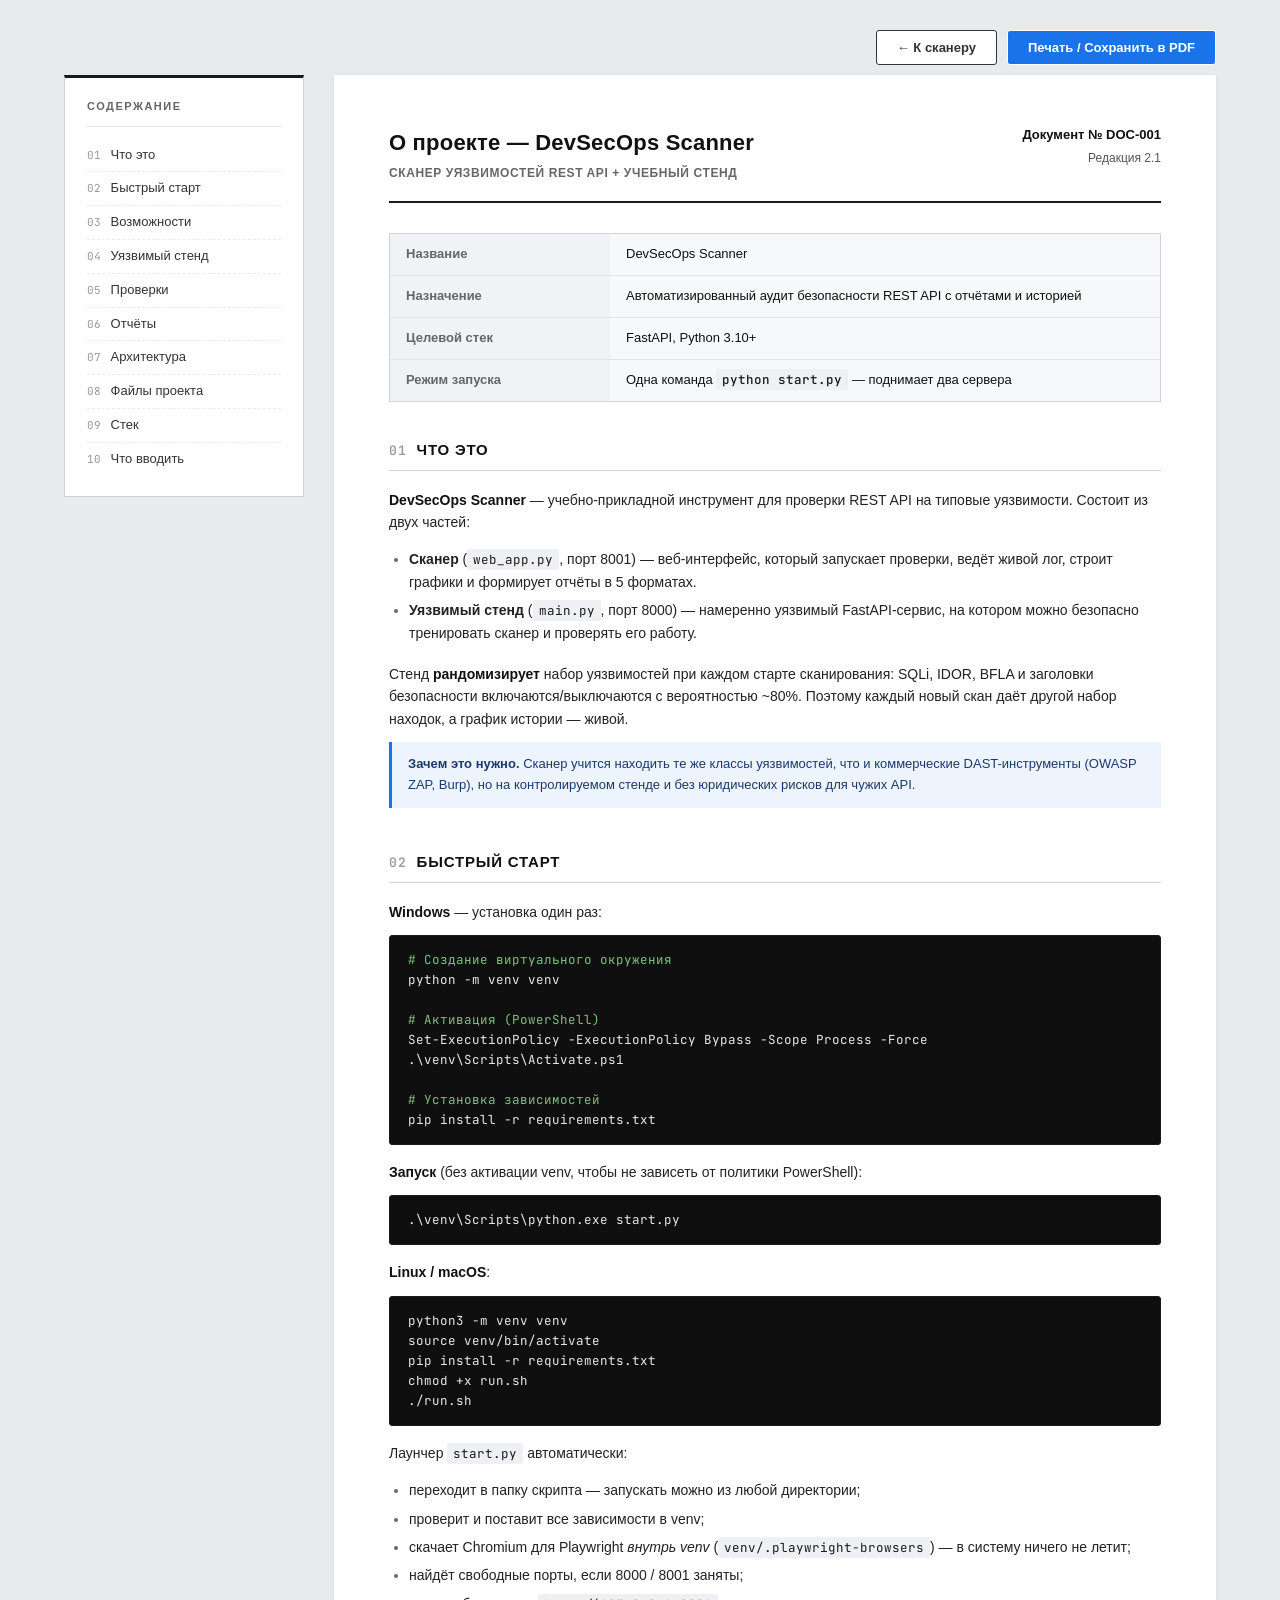
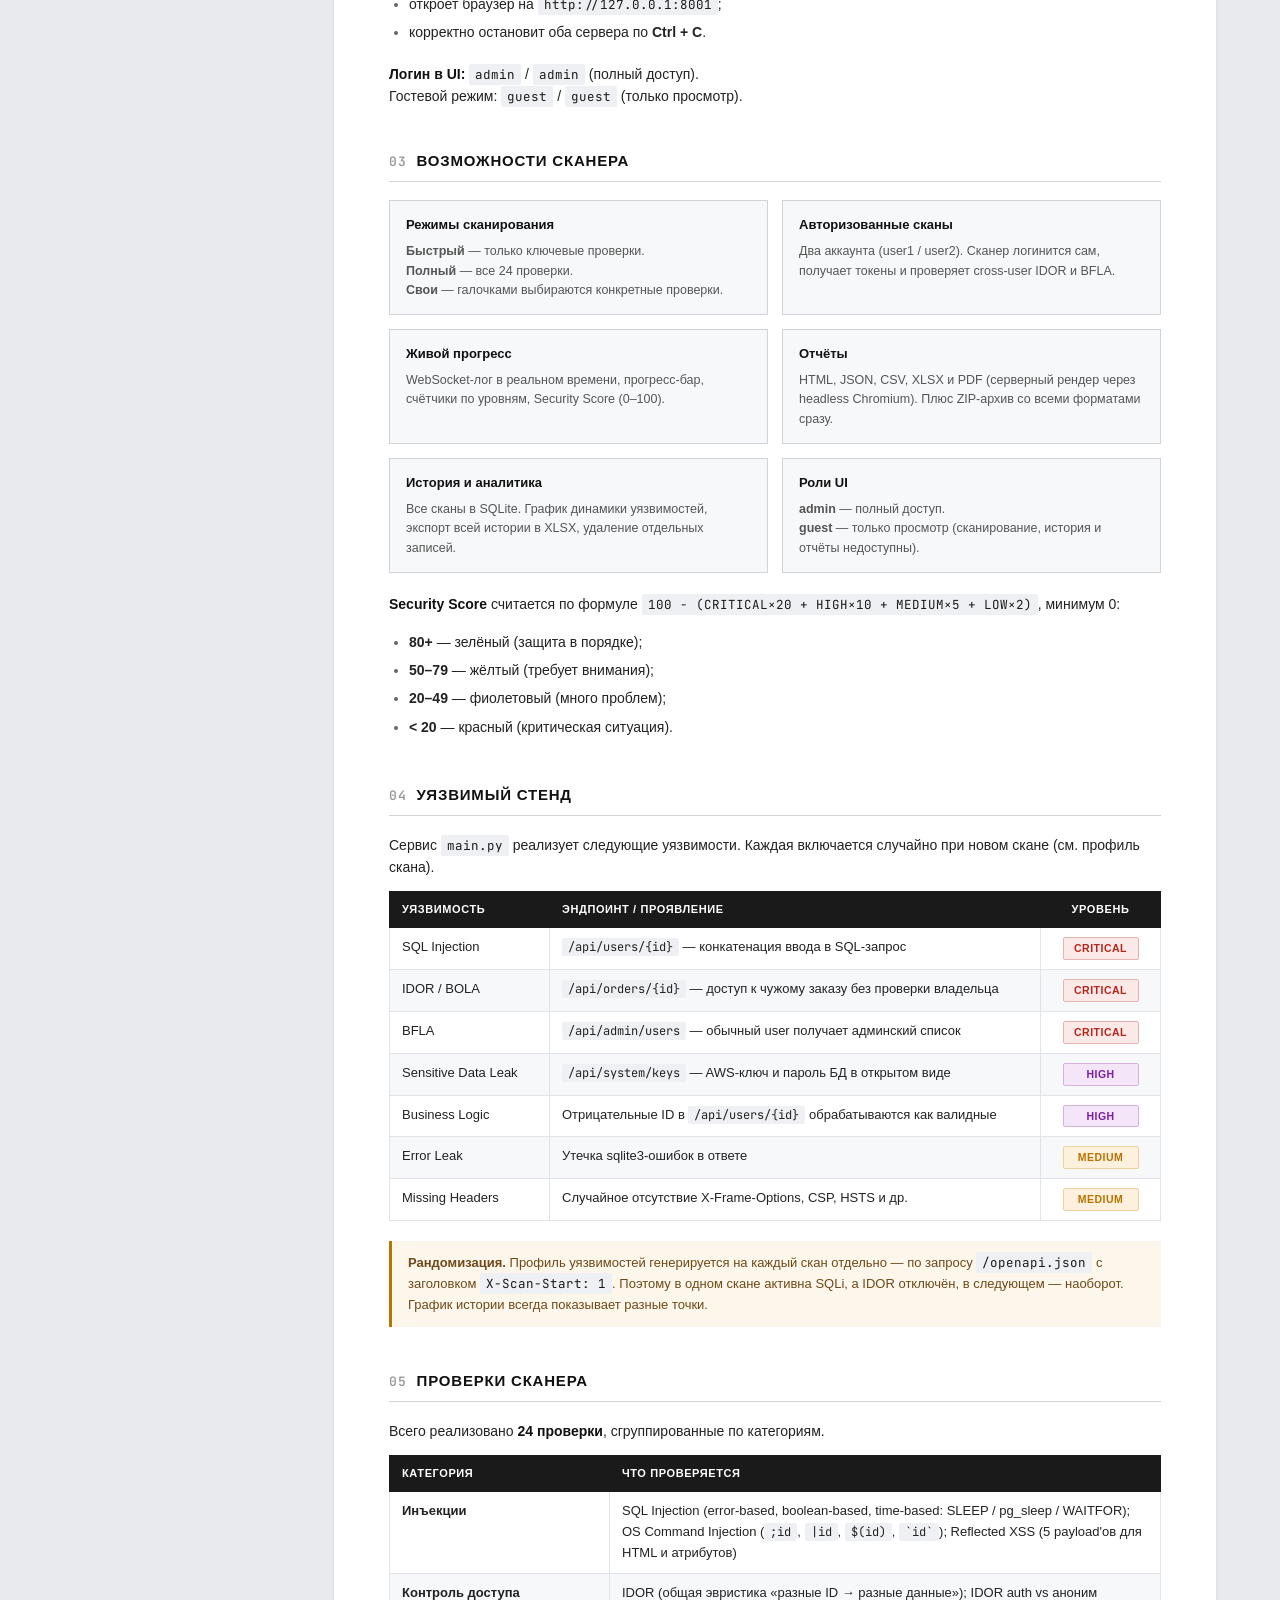
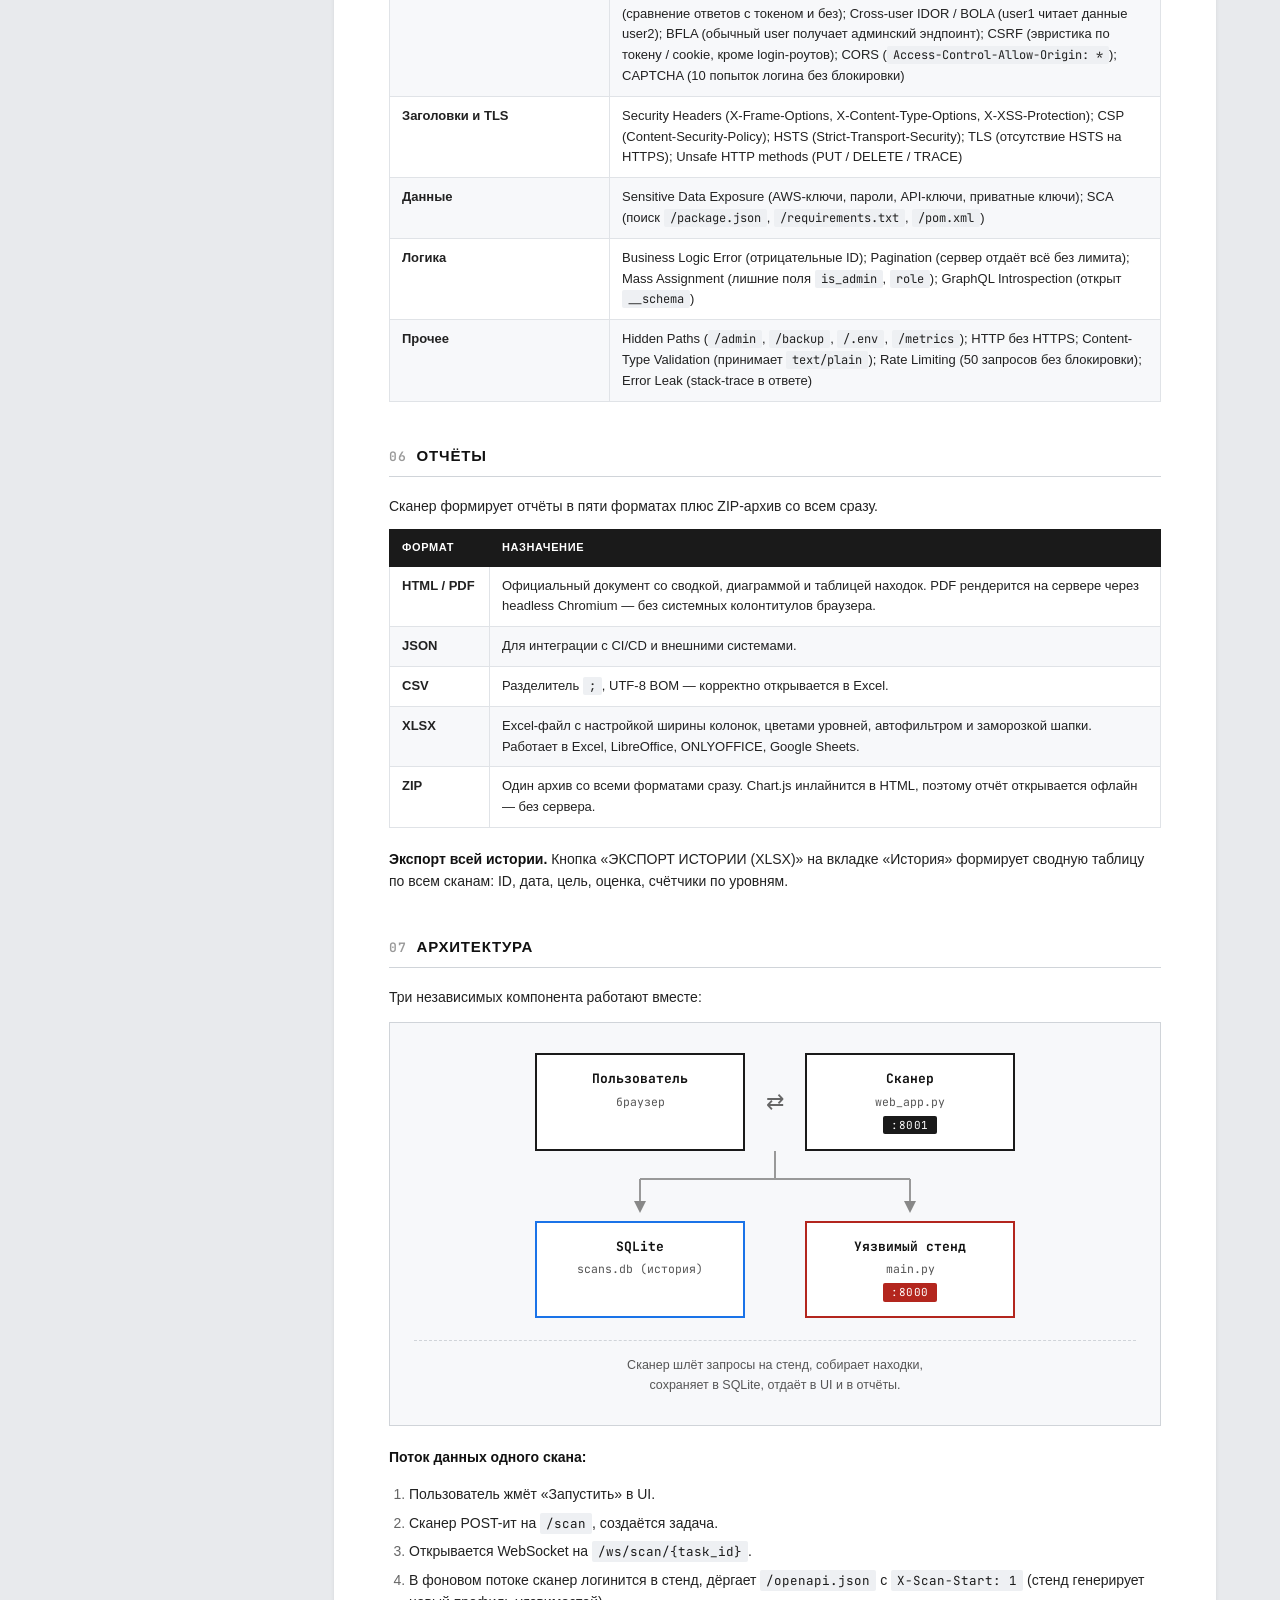
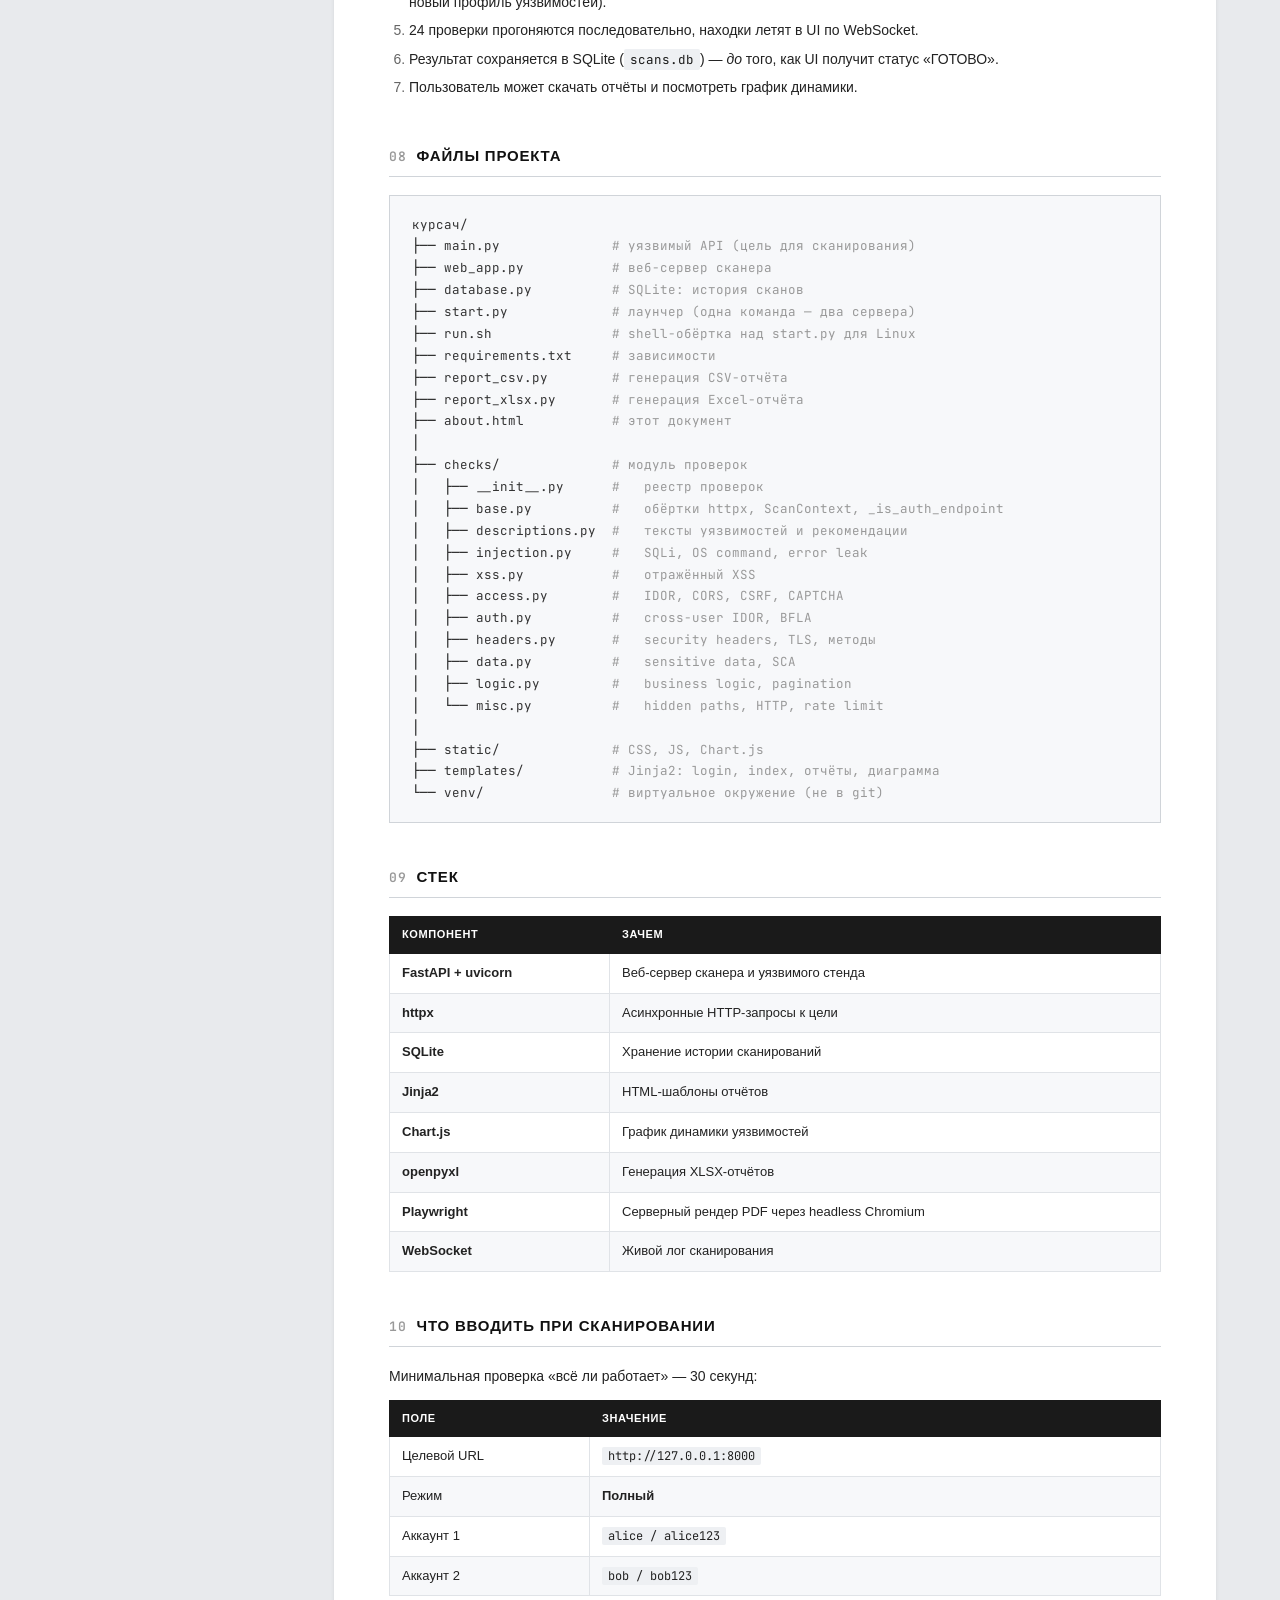
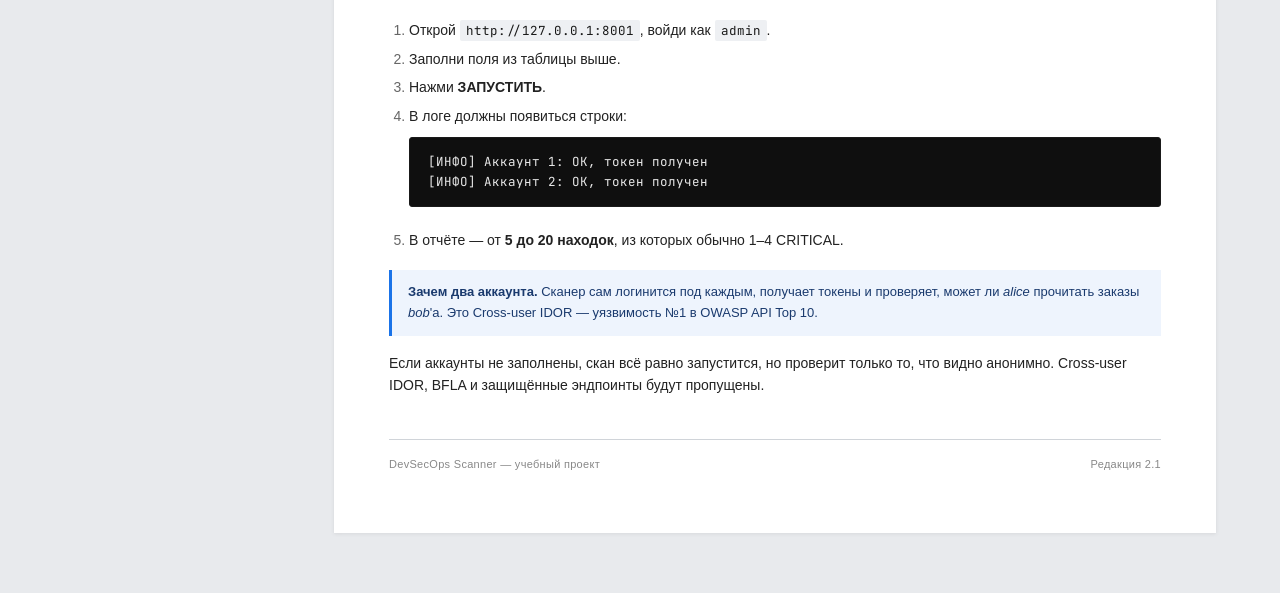
==== about.html @ 1aa4f1a6 "Add files via upload" ====
<!DOCTYPE html>
<html lang="ru">
<head>
    <meta charset="UTF-8">
    <meta name="viewport" content="width=device-width, initial-scale=1.0">
    <title>О проекте — DevSecOps Scanner</title>
    <link rel="preconnect" href="https://fonts.googleapis.com">
    <link rel="preconnect" href="https://fonts.gstatic.com" crossorigin>
    <link href="https://fonts.googleapis.com/css2?family=JetBrains+Mono:wght@400;500;700&display=swap" rel="stylesheet">
    <style>
        * { margin: 0; padding: 0; box-sizing: border-box; }

        html, body {
            background: #e8eaed;
            color: #1a1a1a;
            font-family: -apple-system, BlinkMacSystemFont, "Segoe UI", Roboto,
                         "Helvetica Neue", Arial, sans-serif;
            font-size: 14px;
            line-height: 1.6;
            -webkit-font-smoothing: antialiased;
        }

        /* ---------- Общая раскладка ---------- */
        .layout {
            max-width: 1200px;
            margin: 0 auto;
            padding: 30px 24px 60px;
            display: grid;
            grid-template-columns: 240px 1fr;
            gap: 30px;
            align-items: start;
        }

        @media (max-width: 900px) {
            .layout { grid-template-columns: 1fr; padding: 20px 16px 40px; gap: 20px; }
            .toc { position: static !important; }
        }

        /* ---------- Содержание (sidebar) ---------- */
        .toc {
            position: sticky;
            top: 30px;
            background: #ffffff;
            border: 1px solid #d0d4d9;
            border-top: 3px solid #1a1a1a;
            padding: 20px 22px;
        }
        .toc-title {
            font-size: 11px;
            font-weight: 700;
            letter-spacing: 1.5px;
            color: #666;
            text-transform: uppercase;
            padding-bottom: 10px;
            border-bottom: 1px solid #e0e3e7;
            margin-bottom: 12px;
        }
        .toc nav { display: flex; flex-direction: column; }
        .toc a {
            color: #333;
            text-decoration: none;
            font-size: 13px;
            padding: 6px 0;
            border-bottom: 1px dashed #e8eaed;
            transition: color 0.15s, padding-left 0.15s;
        }
        .toc a:last-child { border-bottom: none; }
        .toc a:hover { color: #1a73e8; padding-left: 4px; }
        .toc a .num {
            display: inline-block;
            min-width: 20px;
            color: #999;
            font-family: "JetBrains Mono", Consolas, monospace;
            font-size: 11px;
        }

        /* ---------- Основной лист ---------- */
        .page {
            background: #ffffff;
            padding: 50px 55px 60px;
            box-shadow: 0 1px 4px rgba(0, 0, 0, 0.08);
        }

        @media (max-width: 700px) {
            .page { padding: 30px 22px 40px; }
        }

        /* ---------- Шапка документа ---------- */
        .doc-header {
            display: flex;
            justify-content: space-between;
            align-items: flex-start;
            border-bottom: 2px solid #1a1a1a;
            padding-bottom: 18px;
            margin-bottom: 30px;
            gap: 20px;
        }
        .doc-header-left h1 {
            font-size: 22px;
            font-weight: 700;
            color: #111;
            letter-spacing: 0.2px;
            margin-bottom: 4px;
        }
        .doc-header-left .org {
            font-size: 12px;
            color: #666;
            text-transform: uppercase;
            letter-spacing: 0.6px;
            font-weight: 600;
        }
        .doc-header-right {
            text-align: right;
            font-size: 12px;
            color: #555;
            white-space: nowrap;
        }
        .doc-header-right .doc-id {
            font-weight: 700;
            color: #111;
            font-size: 13px;
            margin-bottom: 3px;
        }

        /* ---------- Метаданные ---------- */
        .doc-meta {
            margin-bottom: 36px;
            border: 1px solid #d0d4d9;
            background: #f7f8fa;
        }
        .doc-meta table { width: 100%; border-collapse: collapse; }
        .doc-meta td {
            padding: 10px 16px;
            font-size: 13px;
            border-bottom: 1px solid #e0e3e7;
            vertical-align: top;
        }
        .doc-meta tr:last-child td { border-bottom: none; }
        .doc-meta td.key {
            width: 220px;
            color: #666;
            font-weight: 600;
            background: #f0f2f5;
        }
        .doc-meta td.value { color: #111; font-weight: 500; }

        /* ---------- Секции ---------- */
        section {
            margin-bottom: 42px;
            scroll-margin-top: 20px;
        }

        .section-title {
            font-size: 15px;
            font-weight: 700;
            color: #111;
            text-transform: uppercase;
            letter-spacing: 0.8px;
            padding-bottom: 8px;
            border-bottom: 1px solid #d0d4d9;
            margin-bottom: 18px;
            display: flex;
            align-items: baseline;
            gap: 10px;
        }
        .section-title .num {
            font-family: "JetBrains Mono", Consolas, monospace;
            font-size: 13px;
            color: #999;
            font-weight: 600;
        }

        p { margin-bottom: 12px; color: #222; }
        p strong { color: #111; }

        /* ---------- Списки ---------- */
        ul.list, ol.list {
            margin: 10px 0 16px 20px;
            color: #222;
        }
        ul.list li, ol.list li {
            padding: 3px 0;
            line-height: 1.6;
        }
        ul.list li::marker, ol.list li::marker { color: #666; }
        ul.list ul, ol.list ul { margin-top: 4px; }

        /* ---------- Карточки-фичи ---------- */
        .feature-grid {
            display: grid;
            grid-template-columns: 1fr 1fr;
            gap: 14px;
            margin: 16px 0 6px;
        }
        @media (max-width: 700px) { .feature-grid { grid-template-columns: 1fr; } }

        .feature-card {
            border: 1px solid #d0d4d9;
            background: #f7f8fa;
            padding: 14px 16px;
        }
        .feature-card .ftitle {
            font-size: 13px;
            font-weight: 700;
            color: #111;
            margin-bottom: 6px;
        }
        .feature-card .fdesc {
            font-size: 12.5px;
            color: #555;
            line-height: 1.55;
        }

        /* ---------- Таблица ---------- */
        .data-table {
            width: 100%;
            border-collapse: collapse;
            font-size: 13px;
            margin: 12px 0 20px;
        }
        .data-table thead th {
            background: #1a1a1a;
            color: #ffffff;
            font-size: 11px;
            font-weight: 700;
            text-transform: uppercase;
            letter-spacing: 0.6px;
            text-align: left;
            padding: 9px 12px;
            border: 1px solid #1a1a1a;
        }
        .data-table tbody td {
            padding: 9px 12px;
            border: 1px solid #e0e3e7;
            vertical-align: top;
            color: #222;
        }
        .data-table tbody tr:nth-child(even) td { background: #f7f8fa; }
        .data-table code {
            font-family: "JetBrains Mono", Consolas, monospace;
            font-size: 12px;
            background: #eef0f3;
            padding: 1px 6px;
            border-radius: 2px;
        }
        /* Колонка «Уровень» — по центру */
        .data-table td.level-cell,
        .data-table th.level-head {
            text-align: center;
        }

        /* ---------- Бейдж уровня ---------- */
        .level-badge {
            display: inline-block;
            min-width: 76px;
            padding: 2px 8px;
            font-size: 10.5px;
            font-weight: 700;
            letter-spacing: 0.5px;
            text-transform: uppercase;
            text-align: center;
            border-radius: 2px;
            white-space: nowrap;
        }
        .level-badge.CRITICAL { background: #fbe9e7; color: #b3261e; border: 1px solid #e2b5b0; }
        .level-badge.HIGH     { background: #f4e6f8; color: #7a1fa2; border: 1px solid #d5b3e0; }
        .level-badge.MEDIUM   { background: #fdf0dc; color: #b87300; border: 1px solid #ecd1a0; }
        .level-badge.LOW      { background: #e6f3ea; color: #1b6e2f; border: 1px solid #b8dcc2; }

        /* ---------- Код / команды ---------- */
        pre.code {
            background: #0f0f0f;
            color: #e8e8e8;
            border: 1px solid #1a1a1a;
            padding: 14px 18px;
            overflow-x: auto;
            font-family: "JetBrains Mono", Consolas, monospace;
            font-size: 12.5px;
            line-height: 1.6;
            margin: 10px 0 16px;
            border-radius: 3px;
        }
        pre.code .cm { color: #7fbf80; }
        code.inline {
            font-family: "JetBrains Mono", Consolas, monospace;
            font-size: 12.5px;
            background: #eef0f3;
            padding: 2px 6px;
            border-radius: 2px;
            color: #1a1a1a;
        }

        /* ---------- Инфо-блоки ---------- */
        .callout {
            border-left: 3px solid #1a73e8;
            background: #eef4fd;
            padding: 12px 16px;
            margin: 12px 0 16px;
            font-size: 13px;
            color: #1a3a6e;
        }
        .callout.warn {
            border-left-color: #b87300;
            background: #fdf6ea;
            color: #6e4a1a;
        }
        .callout strong { color: inherit; }

        /* =====================================================
           Схема архитектуры
           Обе строки боксов — одна grid-сетка (1fr 1fr, gap 60px,
           ширина 480px). SVG разветвления использует ту же
           систему координат, поэтому стрелки точно попадают
           в центры колонок: 105px и 375px.
           ===================================================== */
        .arch {
            border: 1px solid #d0d4d9;
            background: #f7f8fa;
            padding: 30px 24px;
            margin: 14px 0 20px;
        }

        .arch-top-wrap {
            position: relative;
            max-width: 480px;
            margin: 0 auto;
        }
        .arch-top {
            display: grid;
            grid-template-columns: 1fr 1fr;
            gap: 60px;
        }
        .arch-arrow-center {
            position: absolute;
            left: 50%;
            top: 50%;
            transform: translate(-50%, -50%);
            color: #666;
            font-size: 22px;
            line-height: 1;
            user-select: none;
            pointer-events: none;
            background: #f7f8fa;
            padding: 0 6px;
        }

        .arch-fork-svg {
            display: block;
            width: 100%;
            max-width: 480px;
            height: 70px;
            margin: 0 auto;
        }

        .arch-bottom {
            display: grid;
            grid-template-columns: 1fr 1fr;
            gap: 60px;
            max-width: 480px;
            margin: 0 auto;
        }

        .arch-box {
            border: 2px solid #1a1a1a;
            background: #ffffff;
            padding: 14px 12px;
            text-align: center;
            font-family: "JetBrains Mono", Consolas, monospace;
            font-size: 12.5px;
            line-height: 1.5;
            color: #1a1a1a;
        }
        .arch-box .btitle {
            font-weight: 700;
            color: #111;
            font-size: 13px;
            margin-bottom: 4px;
        }
        .arch-box .bfile {
            color: #555;
            font-size: 11.5px;
        }
        .arch-box .bport {
            display: inline-block;
            margin-top: 6px;
            padding: 1px 8px;
            background: #1a1a1a;
            color: #fff;
            font-size: 11px;
            border-radius: 2px;
            letter-spacing: 0.5px;
        }

        .arch-box.db { border-color: #1a73e8; }
        .arch-box.db .bport { background: #1a73e8; }

        .arch-box.target { border-color: #b3261e; }
        .arch-box.target .bport { background: #b3261e; }

        .arch-caption {
            margin-top: 22px;
            padding-top: 14px;
            border-top: 1px dashed #d0d4d9;
            font-size: 12.5px;
            color: #555;
            text-align: center;
            line-height: 1.6;
        }

        @media (max-width: 560px) {
            .arch-top, .arch-bottom { gap: 30px; }
            .arch-box { padding: 12px 8px; font-size: 11.5px; }
            .arch-box .btitle { font-size: 12px; }
            .arch-box .bfile { font-size: 10.5px; }
        }

        /* ---------- Дерево файлов ---------- */
        .tree {
            background: #f7f8fa;
            border: 1px solid #d0d4d9;
            padding: 18px 22px;
            font-family: "JetBrains Mono", Consolas, monospace;
            font-size: 12.5px;
            color: #333;
            line-height: 1.75;
            white-space: pre;
            overflow-x: auto;
            margin: 10px 0 20px;
        }
        .tree .cm { color: #999; }

        /* ---------- Подвал ---------- */
        .doc-footer {
            margin-top: 40px;
            padding-top: 16px;
            border-top: 1px solid #d0d4d9;
            display: flex;
            justify-content: space-between;
            font-size: 11px;
            color: #888;
            letter-spacing: 0.3px;
            flex-wrap: wrap;
            gap: 10px;
        }

        /* ---------- Toolbar ---------- */
        .toolbar {
            max-width: 1200px;
            margin: 30px auto -20px;
            padding: 0 24px;
            display: flex;
            justify-content: flex-end;
            gap: 10px;
            flex-wrap: wrap;
        }
        .toolbar button {
            font-family: inherit;
            font-size: 13px;
            font-weight: 600;
            padding: 9px 20px;
            border-radius: 3px;
            cursor: pointer;
            transition: background 0.15s;
            border: 1px solid;
        }
        .btn-print {
            background: #1a73e8;
            color: #fff;
            border-color: #1a73e8;
        }
        .btn-print:hover { background: #1558b0; border-color: #1558b0; }
        .btn-back {
            background: #fff;
            color: #333;
            border-color: #d0d4d9;
        }
        .btn-back:hover { background: #f0f2f5; }

        /* =====================================================
           ПЕЧАТЬ / PDF
           ===================================================== */
        @page { size: A4; margin: 15mm 14mm; }

        @media print {
            html, body { background: #fff; font-size: 12px; }
            .layout {
                display: block;
                max-width: 100%;
                padding: 0;
            }
            .toc, .toolbar { display: none; }
            .page {
                box-shadow: none;
                padding: 0;
            }
            section { page-break-inside: avoid; break-inside: avoid; }
            .data-table thead th {
                -webkit-print-color-adjust: exact;
                print-color-adjust: exact;
            }
            .level-badge { -webkit-print-color-adjust: exact; print-color-adjust: exact; }
            .arch-box, .arch-fork-svg {
                -webkit-print-color-adjust: exact;
                print-color-adjust: exact;
            }
            h1, h2 { page-break-after: avoid; break-after: avoid; }
        }
    </style>
</head>
<body>

<div class="toolbar">
    <button class="btn-back" onclick="window.location.href='/'">← К сканеру</button>
    <button class="btn-print" onclick="window.print()">Печать / Сохранить в PDF</button>
</div>

<div class="layout">

    <!-- ============ Содержание ============ -->
    <aside class="toc">
        <div class="toc-title">Содержание</div>
        <nav>
            <a href="#overview"><span class="num">01</span> Что это</a>
            <a href="#quickstart"><span class="num">02</span> Быстрый старт</a>
            <a href="#features"><span class="num">03</span> Возможности</a>
            <a href="#stand"><span class="num">04</span> Уязвимый стенд</a>
            <a href="#checks"><span class="num">05</span> Проверки</a>
            <a href="#reports"><span class="num">06</span> Отчёты</a>
            <a href="#architecture"><span class="num">07</span> Архитектура</a>
            <a href="#files"><span class="num">08</span> Файлы проекта</a>
            <a href="#stack"><span class="num">09</span> Стек</a>
            <a href="#tryit"><span class="num">10</span> Что вводить</a>
        </nav>
    </aside>

    <!-- ============ Документ ============ -->
    <main class="page">

        <div class="doc-header">
            <div class="doc-header-left">
                <h1>О проекте — DevSecOps Scanner</h1>
                <div class="org">Сканер уязвимостей REST API + учебный стенд</div>
            </div>
            <div class="doc-header-right">
                <div class="doc-id">Документ № DOC-001</div>
                <div class="doc-date">Редакция 2.1</div>
            </div>
        </div>

        <div class="doc-meta">
            <table>
                <tr>
                    <td class="key">Название</td>
                    <td class="value">DevSecOps Scanner</td>
                </tr>
                <tr>
                    <td class="key">Назначение</td>
                    <td class="value">Автоматизированный аудит безопасности REST API с отчётами и историей</td>
                </tr>
                <tr>
                    <td class="key">Целевой стек</td>
                    <td class="value">FastAPI, Python 3.10+</td>
                </tr>
                <tr>
                    <td class="key">Режим запуска</td>
                    <td class="value">Одна команда <code class="inline">python start.py</code> — поднимает два сервера</td>
                </tr>
            </table>
        </div>

        <!-- ================= 01 ================= -->
        <section id="overview">
            <div class="section-title"><span class="num">01</span> Что это</div>
            <p>
                <strong>DevSecOps Scanner</strong> — учебно-прикладной инструмент для проверки REST API
                на типовые уязвимости. Состоит из двух частей:
            </p>
            <ul class="list">
                <li><strong>Сканер</strong> (<code class="inline">web_app.py</code>, порт 8001) — веб-интерфейс,
                    который запускает проверки, ведёт живой лог, строит графики и формирует отчёты в 5 форматах.</li>
                <li><strong>Уязвимый стенд</strong> (<code class="inline">main.py</code>, порт 8000) — намеренно
                    уязвимый FastAPI-сервис, на котором можно безопасно тренировать сканер и проверять его работу.</li>
            </ul>
            <p>
                Стенд <strong>рандомизирует</strong> набор уязвимостей при каждом старте сканирования:
                SQLi, IDOR, BFLA и заголовки безопасности включаются/выключаются с вероятностью ~80%.
                Поэтому каждый новый скан даёт другой набор находок, а график истории — живой.
            </p>
            <div class="callout">
                <strong>Зачем это нужно.</strong> Сканер учится находить те же классы уязвимостей, что и
                коммерческие DAST-инструменты (OWASP ZAP, Burp), но на контролируемом стенде и без
                юридических рисков для чужих API.
            </div>
        </section>

        <!-- ================= 02 ================= -->
        <section id="quickstart">
            <div class="section-title"><span class="num">02</span> Быстрый старт</div>

            <p><strong>Windows</strong> — установка один раз:</p>
            <pre class="code"><span class="cm"># Создание виртуального окружения</span>
python -m venv venv

<span class="cm"># Активация (PowerShell)</span>
Set-ExecutionPolicy -ExecutionPolicy Bypass -Scope Process -Force
.\venv\Scripts\Activate.ps1

<span class="cm"># Установка зависимостей</span>
pip install -r requirements.txt</pre>

            <p><strong>Запуск</strong> (без активации venv, чтобы не зависеть от политики PowerShell):</p>
            <pre class="code">.\venv\Scripts\python.exe start.py</pre>

            <p><strong>Linux / macOS</strong>:</p>
            <pre class="code">python3 -m venv venv
source venv/bin/activate
pip install -r requirements.txt
chmod +x run.sh
./run.sh</pre>

            <p>
                Лаунчер <code class="inline">start.py</code> автоматически:
            </p>
            <ul class="list">
                <li>переходит в папку скрипта — запускать можно из любой директории;</li>
                <li>проверит и поставит все зависимости в venv;</li>
                <li>скачает Chromium для Playwright <em>внутрь venv</em> (<code class="inline">venv/.playwright-browsers</code>) — в систему ничего не летит;</li>
                <li>найдёт свободные порты, если 8000 / 8001 заняты;</li>
                <li>откроет браузер на <code class="inline">http://127.0.0.1:8001</code>;</li>
                <li>корректно остановит оба сервера по <strong>Ctrl + C</strong>.</li>
            </ul>

            <p><strong>Логин в UI:</strong> <code class="inline">admin</code> / <code class="inline">admin</code> (полный доступ).<br>
               Гостевой режим: <code class="inline">guest</code> / <code class="inline">guest</code> (только просмотр).</p>
        </section>

        <!-- ================= 03 ================= -->
        <section id="features">
            <div class="section-title"><span class="num">03</span> Возможности сканера</div>

            <div class="feature-grid">
                <div class="feature-card">
                    <div class="ftitle">Режимы сканирования</div>
                    <div class="fdesc">
                        <b>Быстрый</b> — только ключевые проверки.<br>
                        <b>Полный</b> — все 24 проверки.<br>
                        <b>Свои</b> — галочками выбираются конкретные проверки.
                    </div>
                </div>
                <div class="feature-card">
                    <div class="ftitle">Авторизованные сканы</div>
                    <div class="fdesc">
                        Два аккаунта (user1 / user2). Сканер логинится сам, получает токены и
                        проверяет cross-user IDOR и BFLA.
                    </div>
                </div>
                <div class="feature-card">
                    <div class="ftitle">Живой прогресс</div>
                    <div class="fdesc">
                        WebSocket-лог в реальном времени, прогресс-бар, счётчики по уровням,
                        Security Score (0–100).
                    </div>
                </div>
                <div class="feature-card">
                    <div class="ftitle">Отчёты</div>
                    <div class="fdesc">
                        HTML, JSON, CSV, XLSX и PDF (серверный рендер через headless Chromium).
                        Плюс ZIP-архив со всеми форматами сразу.
                    </div>
                </div>
                <div class="feature-card">
                    <div class="ftitle">История и аналитика</div>
                    <div class="fdesc">
                        Все сканы в SQLite. График динамики уязвимостей, экспорт всей истории
                        в XLSX, удаление отдельных записей.
                    </div>
                </div>
                <div class="feature-card">
                    <div class="ftitle">Роли UI</div>
                    <div class="fdesc">
                        <b>admin</b> — полный доступ.<br>
                        <b>guest</b> — только просмотр (сканирование, история и отчёты недоступны).
                    </div>
                </div>
            </div>

            <p style="margin-top: 20px;">
                <strong>Security Score</strong> считается по формуле
                <code class="inline">100 − (CRITICAL×20 + HIGH×10 + MEDIUM×5 + LOW×2)</code>,
                минимум 0:
            </p>
            <ul class="list">
                <li><b>80+</b> — зелёный (защита в порядке);</li>
                <li><b>50–79</b> — жёлтый (требует внимания);</li>
                <li><b>20–49</b> — фиолетовый (много проблем);</li>
                <li><b>&lt; 20</b> — красный (критическая ситуация).</li>
            </ul>
        </section>

        <!-- ================= 04 ================= -->
        <section id="stand">
            <div class="section-title"><span class="num">04</span> Уязвимый стенд</div>

            <p>
                Сервис <code class="inline">main.py</code> реализует следующие уязвимости.
                Каждая включается случайно при новом скане (см. профиль скана).
            </p>

            <table class="data-table">
                <thead>
                    <tr>
                        <th style="width: 160px;">Уязвимость</th>
                        <th>Эндпоинт / проявление</th>
                        <th class="level-head" style="width: 120px;">Уровень</th>
                    </tr>
                </thead>
                <tbody>
                    <tr>
                        <td>SQL Injection</td>
                        <td><code>/api/users/{id}</code> — конкатенация ввода в SQL-запрос</td>
                        <td class="level-cell"><span class="level-badge CRITICAL">CRITICAL</span></td>
                    </tr>
                    <tr>
                        <td>IDOR / BOLA</td>
                        <td><code>/api/orders/{id}</code> — доступ к чужому заказу без проверки владельца</td>
                        <td class="level-cell"><span class="level-badge CRITICAL">CRITICAL</span></td>
                    </tr>
                    <tr>
                        <td>BFLA</td>
                        <td><code>/api/admin/users</code> — обычный user получает админский список</td>
                        <td class="level-cell"><span class="level-badge CRITICAL">CRITICAL</span></td>
                    </tr>
                    <tr>
                        <td>Sensitive Data Leak</td>
                        <td><code>/api/system/keys</code> — AWS-ключ и пароль БД в открытом виде</td>
                        <td class="level-cell"><span class="level-badge HIGH">HIGH</span></td>
                    </tr>
                    <tr>
                        <td>Business Logic</td>
                        <td>Отрицательные ID в <code>/api/users/{id}</code> обрабатываются как валидные</td>
                        <td class="level-cell"><span class="level-badge HIGH">HIGH</span></td>
                    </tr>
                    <tr>
                        <td>Error Leak</td>
                        <td>Утечка sqlite3-ошибок в ответе</td>
                        <td class="level-cell"><span class="level-badge MEDIUM">MEDIUM</span></td>
                    </tr>
                    <tr>
                        <td>Missing Headers</td>
                        <td>Случайное отсутствие X-Frame-Options, CSP, HSTS и др.</td>
                        <td class="level-cell"><span class="level-badge MEDIUM">MEDIUM</span></td>
                    </tr>
                </tbody>
            </table>

            <div class="callout warn">
                <strong>Рандомизация.</strong> Профиль уязвимостей генерируется на каждый скан
                отдельно — по запросу <code class="inline">/openapi.json</code> с заголовком
                <code class="inline">X-Scan-Start: 1</code>. Поэтому в одном скане активна SQLi, а IDOR отключён,
                в следующем — наоборот. График истории всегда показывает разные точки.
            </div>
        </section>

        <!-- ================= 05 ================= -->
        <section id="checks">
            <div class="section-title"><span class="num">05</span> Проверки сканера</div>

            <p>Всего реализовано <strong>24 проверки</strong>, сгруппированные по категориям.</p>

            <table class="data-table">
                <thead>
                    <tr>
                        <th style="width: 220px;">Категория</th>
                        <th>Что проверяется</th>
                    </tr>
                </thead>
                <tbody>
                    <tr>
                        <td><b>Инъекции</b></td>
                        <td>
                            SQL Injection (error-based, boolean-based, time-based: SLEEP / pg_sleep / WAITFOR);
                            OS Command Injection (<code>;id</code>, <code>|id</code>, <code>$(id)</code>, <code>`id`</code>);
                            Reflected XSS (5 payload'ов для HTML и атрибутов)
                        </td>
                    </tr>
                    <tr>
                        <td><b>Контроль доступа</b></td>
                        <td>
                            IDOR (общая эвристика «разные ID → разные данные»);
                            IDOR auth vs аноним (сравнение ответов с токеном и без);
                            Cross-user IDOR / BOLA (user1 читает данные user2);
                            BFLA (обычный user получает админский эндпоинт);
                            CSRF (эвристика по токену / cookie, кроме login-роутов);
                            CORS (<code>Access-Control-Allow-Origin: *</code>);
                            CAPTCHA (10 попыток логина без блокировки)
                        </td>
                    </tr>
                    <tr>
                        <td><b>Заголовки и TLS</b></td>
                        <td>
                            Security Headers (X-Frame-Options, X-Content-Type-Options, X-XSS-Protection);
                            CSP (Content-Security-Policy); HSTS (Strict-Transport-Security);
                            TLS (отсутствие HSTS на HTTPS); Unsafe HTTP methods (PUT / DELETE / TRACE)
                        </td>
                    </tr>
                    <tr>
                        <td><b>Данные</b></td>
                        <td>
                            Sensitive Data Exposure (AWS-ключи, пароли, API-ключи, приватные ключи);
                            SCA (поиск <code>/package.json</code>, <code>/requirements.txt</code>, <code>/pom.xml</code>)
                        </td>
                    </tr>
                    <tr>
                        <td><b>Логика</b></td>
                        <td>
                            Business Logic Error (отрицательные ID);
                            Pagination (сервер отдаёт всё без лимита);
                            Mass Assignment (лишние поля <code>is_admin</code>, <code>role</code>);
                            GraphQL Introspection (открыт <code>__schema</code>)
                        </td>
                    </tr>
                    <tr>
                        <td><b>Прочее</b></td>
                        <td>
                            Hidden Paths (<code>/admin</code>, <code>/backup</code>, <code>/.env</code>, <code>/metrics</code>);
                            HTTP без HTTPS; Content-Type Validation (принимает <code>text/plain</code>);
                            Rate Limiting (50 запросов без блокировки); Error Leak (stack-trace в ответе)
                        </td>
                    </tr>
                </tbody>
            </table>
        </section>

        <!-- ================= 06 ================= -->
        <section id="reports">
            <div class="section-title"><span class="num">06</span> Отчёты</div>

            <p>Сканер формирует отчёты в пяти форматах плюс ZIP-архив со всем сразу.</p>

            <table class="data-table">
                <thead>
                    <tr>
                        <th style="width: 100px;">Формат</th>
                        <th>Назначение</th>
                    </tr>
                </thead>
                <tbody>
                    <tr>
                        <td><b>HTML / PDF</b></td>
                        <td>
                            Официальный документ со сводкой, диаграммой и таблицей находок.
                            PDF рендерится на сервере через headless Chromium — без системных
                            колонтитулов браузера.
                        </td>
                    </tr>
                    <tr>
                        <td><b>JSON</b></td>
                        <td>Для интеграции с CI/CD и внешними системами.</td>
                    </tr>
                    <tr>
                        <td><b>CSV</b></td>
                        <td>Разделитель <code>;</code>, UTF-8 BOM — корректно открывается в Excel.</td>
                    </tr>
                    <tr>
                        <td><b>XLSX</b></td>
                        <td>
                            Excel-файл с настройкой ширины колонок, цветами уровней,
                            автофильтром и заморозкой шапки. Работает в Excel, LibreOffice,
                            ONLYOFFICE, Google Sheets.
                        </td>
                    </tr>
                    <tr>
                        <td><b>ZIP</b></td>
                        <td>
                            Один архив со всеми форматами сразу. Chart.js инлайнится в HTML,
                            поэтому отчёт открывается офлайн — без сервера.
                        </td>
                    </tr>
                </tbody>
            </table>

            <p>
                <strong>Экспорт всей истории.</strong> Кнопка «ЭКСПОРТ ИСТОРИИ (XLSX)» на вкладке «История»
                формирует сводную таблицу по всем сканам: ID, дата, цель, оценка, счётчики по уровням.
            </p>
        </section>

        <!-- ================= 07 ================= -->
        <section id="architecture">
            <div class="section-title"><span class="num">07</span> Архитектура</div>

            <p>Три независимых компонента работают вместе:</p>

            <div class="arch">

                <!-- Верхний ряд: Пользователь ⇄ Сканер -->
                <div class="arch-top-wrap">
                    <div class="arch-top">
                        <div class="arch-box">
                            <div class="btitle">Пользователь</div>
                            <div class="bfile">браузер</div>
                        </div>
                        <div class="arch-box">
                            <div class="btitle">Сканер</div>
                            <div class="bfile">web_app.py</div>
                            <span class="bport">:8001</span>
                        </div>
                    </div>
                    <div class="arch-arrow-center">⇄</div>
                </div>

                <!-- Разветвление -->
                <svg class="arch-fork-svg" viewBox="0 0 480 70"
                     preserveAspectRatio="xMidYMid meet" aria-hidden="true">
                    <line x1="240" y1="0" x2="240" y2="28" stroke="#999" stroke-width="2"/>
                    <line x1="105" y1="28" x2="375" y2="28" stroke="#999" stroke-width="2"/>
                    <line x1="105" y1="28" x2="105" y2="52" stroke="#999" stroke-width="2"/>
                    <line x1="375" y1="28" x2="375" y2="52" stroke="#999" stroke-width="2"/>
                    <polygon points="99,50 111,50 105,62" fill="#888"/>
                    <polygon points="369,50 381,50 375,62" fill="#888"/>
                </svg>

                <!-- Нижний ряд: SQLite и Уязвимый стенд -->
                <div class="arch-bottom">
                    <div class="arch-box db">
                        <div class="btitle">SQLite</div>
                        <div class="bfile">scans.db (история)</div>
                    </div>
                    <div class="arch-box target">
                        <div class="btitle">Уязвимый стенд</div>
                        <div class="bfile">main.py</div>
                        <span class="bport">:8000</span>
                    </div>
                </div>

                <div class="arch-caption">
                    Сканер шлёт запросы на стенд, собирает находки,<br>
                    сохраняет в SQLite, отдаёт в UI и в отчёты.
                </div>

            </div>

            <p><strong>Поток данных одного скана:</strong></p>
            <ol class="list">
                <li>Пользователь жмёт «Запустить» в UI.</li>
                <li>Сканер POST-ит на <code class="inline">/scan</code>, создаётся задача.</li>
                <li>Открывается WebSocket на <code class="inline">/ws/scan/{task_id}</code>.</li>
                <li>В фоновом потоке сканер логинится в стенд, дёргает <code class="inline">/openapi.json</code>
                    с <code class="inline">X-Scan-Start: 1</code> (стенд генерирует новый профиль уязвимостей).</li>
                <li>24 проверки прогоняются последовательно, находки летят в UI по WebSocket.</li>
                <li>Результат сохраняется в SQLite (<code class="inline">scans.db</code>) — <em>до</em> того,
                    как UI получит статус «ГОТОВО».</li>
                <li>Пользователь может скачать отчёты и посмотреть график динамики.</li>
            </ol>
        </section>

        <!-- ================= 08 ================= -->
        <section id="files">
            <div class="section-title"><span class="num">08</span> Файлы проекта</div>

            <div class="tree">курсач/
├── main.py              <span class="cm"># уязвимый API (цель для сканирования)</span>
├── web_app.py           <span class="cm"># веб-сервер сканера</span>
├── database.py          <span class="cm"># SQLite: история сканов</span>
├── start.py             <span class="cm"># лаунчер (одна команда — два сервера)</span>
├── run.sh               <span class="cm"># shell-обёртка над start.py для Linux</span>
├── requirements.txt     <span class="cm"># зависимости</span>
├── report_csv.py        <span class="cm"># генерация CSV-отчёта</span>
├── report_xlsx.py       <span class="cm"># генерация Excel-отчёта</span>
├── about.html           <span class="cm"># этот документ</span>
│
├── checks/              <span class="cm"># модуль проверок</span>
│   ├── __init__.py      <span class="cm">#   реестр проверок</span>
│   ├── base.py          <span class="cm">#   обёртки httpx, ScanContext, _is_auth_endpoint</span>
│   ├── descriptions.py  <span class="cm">#   тексты уязвимостей и рекомендации</span>
│   ├── injection.py     <span class="cm">#   SQLi, OS command, error leak</span>
│   ├── xss.py           <span class="cm">#   отражённый XSS</span>
│   ├── access.py        <span class="cm">#   IDOR, CORS, CSRF, CAPTCHA</span>
│   ├── auth.py          <span class="cm">#   cross-user IDOR, BFLA</span>
│   ├── headers.py       <span class="cm">#   security headers, TLS, методы</span>
│   ├── data.py          <span class="cm">#   sensitive data, SCA</span>
│   ├── logic.py         <span class="cm">#   business logic, pagination</span>
│   └── misc.py          <span class="cm">#   hidden paths, HTTP, rate limit</span>
│
├── static/              <span class="cm"># CSS, JS, Chart.js</span>
├── templates/           <span class="cm"># Jinja2: login, index, отчёты, диаграмма</span>
└── venv/                <span class="cm"># виртуальное окружение (не в git)</span></div>
        </section>

        <!-- ================= 09 ================= -->
        <section id="stack">
            <div class="section-title"><span class="num">09</span> Стек</div>

            <table class="data-table">
                <thead>
                    <tr>
                        <th style="width: 220px;">Компонент</th>
                        <th>Зачем</th>
                    </tr>
                </thead>
                <tbody>
                    <tr><td><b>FastAPI + uvicorn</b></td><td>Веб-сервер сканера и уязвимого стенда</td></tr>
                    <tr><td><b>httpx</b></td><td>Асинхронные HTTP-запросы к цели</td></tr>
                    <tr><td><b>SQLite</b></td><td>Хранение истории сканирований</td></tr>
                    <tr><td><b>Jinja2</b></td><td>HTML-шаблоны отчётов</td></tr>
                    <tr><td><b>Chart.js</b></td><td>График динамики уязвимостей</td></tr>
                    <tr><td><b>openpyxl</b></td><td>Генерация XLSX-отчётов</td></tr>
                    <tr><td><b>Playwright</b></td><td>Серверный рендер PDF через headless Chromium</td></tr>
                    <tr><td><b>WebSocket</b></td><td>Живой лог сканирования</td></tr>
                </tbody>
            </table>
        </section>

        <!-- ================= 10 ================= -->
        <section id="tryit">
            <div class="section-title"><span class="num">10</span> Что вводить при сканировании</div>

            <p>Минимальная проверка «всё ли работает» — 30 секунд:</p>

            <table class="data-table">
                <thead>
                    <tr>
                        <th style="width: 200px;">Поле</th>
                        <th>Значение</th>
                    </tr>
                </thead>
                <tbody>
                    <tr><td>Целевой URL</td><td><code>http://127.0.0.1:8000</code></td></tr>
                    <tr><td>Режим</td><td><b>Полный</b></td></tr>
                    <tr><td>Аккаунт 1</td><td><code>alice / alice123</code></td></tr>
                    <tr><td>Аккаунт 2</td><td><code>bob / bob123</code></td></tr>
                </tbody>
            </table>

            <ol class="list">
                <li>Открой <code class="inline">http://127.0.0.1:8001</code>, войди как <code class="inline">admin</code>.</li>
                <li>Заполни поля из таблицы выше.</li>
                <li>Нажми <b>ЗАПУСТИТЬ</b>.</li>
                <li>В логе должны появиться строки:
                    <pre class="code">[ИНФО] Аккаунт 1: OK, токен получен
[ИНФО] Аккаунт 2: OK, токен получен</pre>
                </li>
                <li>В отчёте — от <b>5 до 20 находок</b>, из которых обычно 1–4 CRITICAL.</li>
            </ol>

            <div class="callout">
                <strong>Зачем два аккаунта.</strong> Сканер сам логинится под каждым, получает токены
                и проверяет, может ли <em>alice</em> прочитать заказы <em>bob</em>'а. Это
                Cross-user IDOR — уязвимость №1 в OWASP API Top 10.
            </div>

            <p>
                Если аккаунты не заполнены, скан всё равно запустится, но проверит только то,
                что видно анонимно. Cross-user IDOR, BFLA и защищённые эндпоинты будут пропущены.
            </p>
        </section>

        <div class="doc-footer">
            <span>DevSecOps Scanner — учебный проект</span>
            <span>Редакция 2.1</span>
        </div>

    </main>
</div>

</body>
</html>
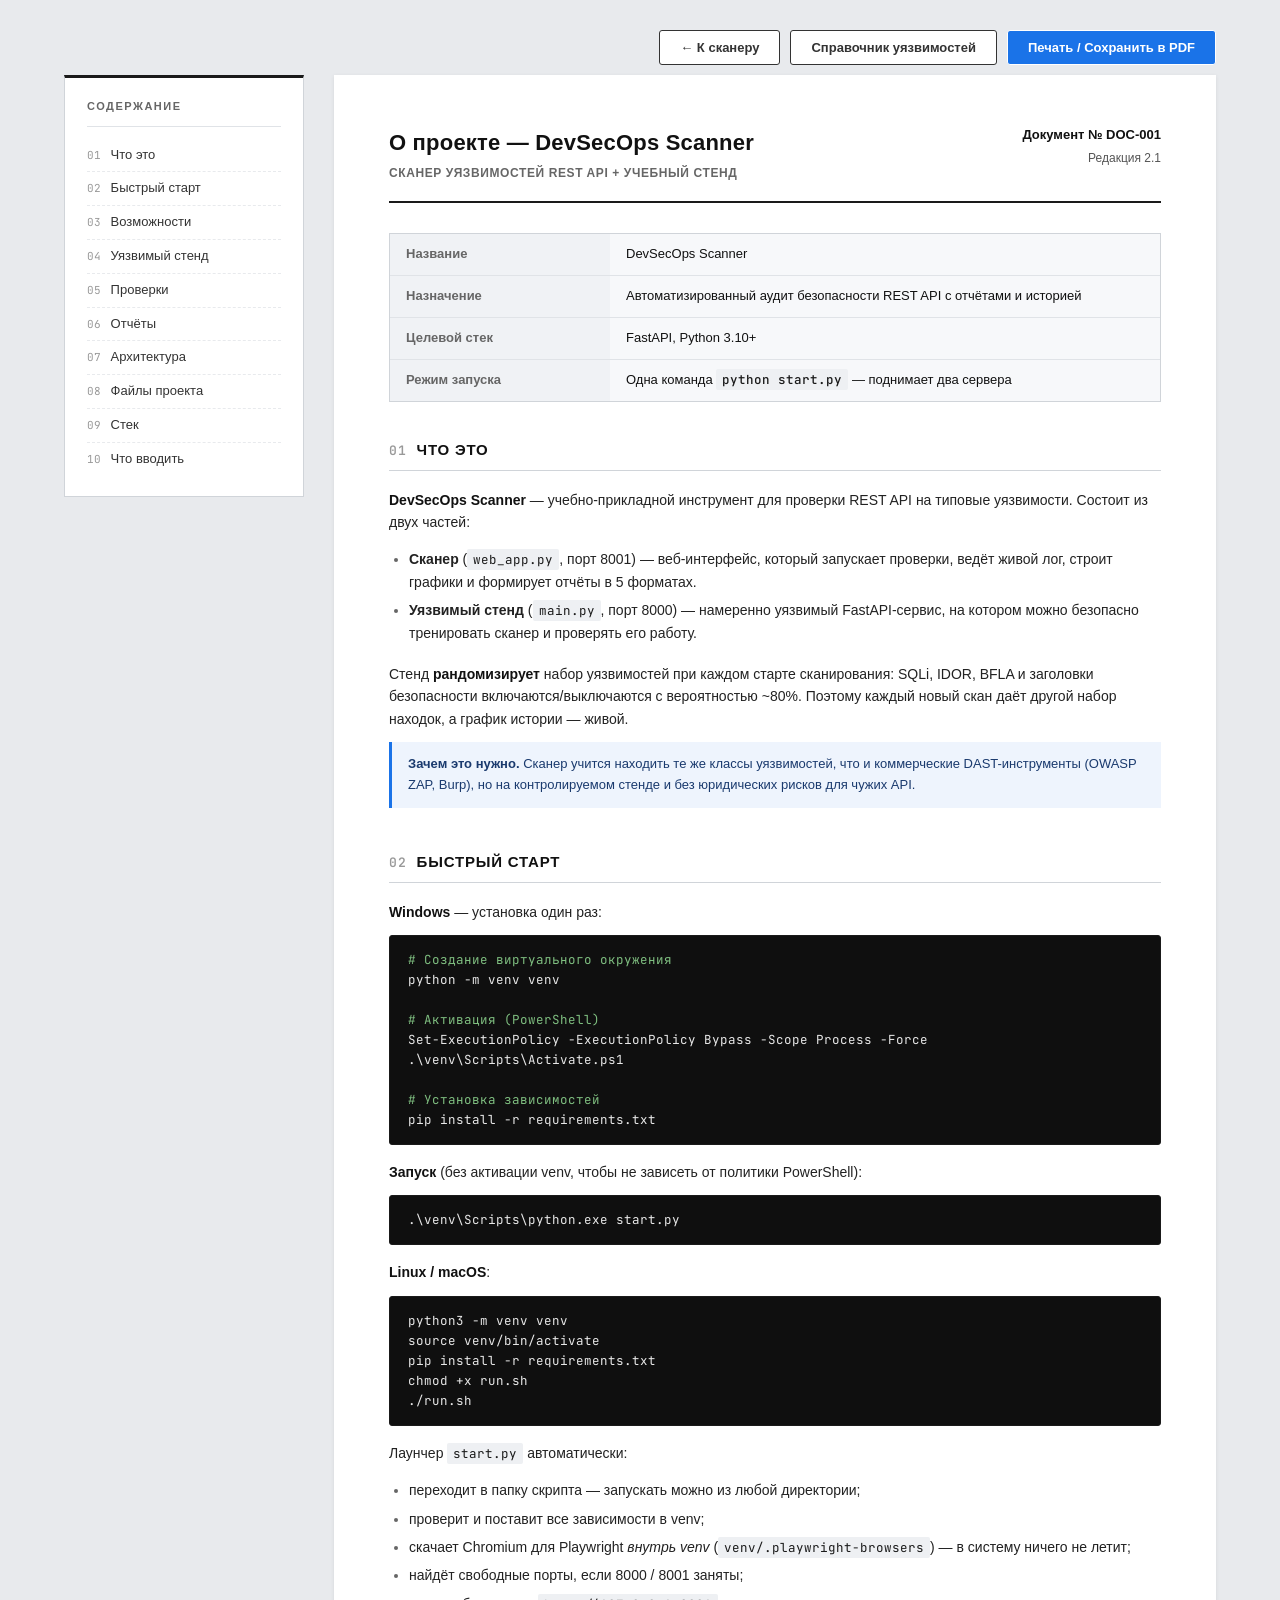
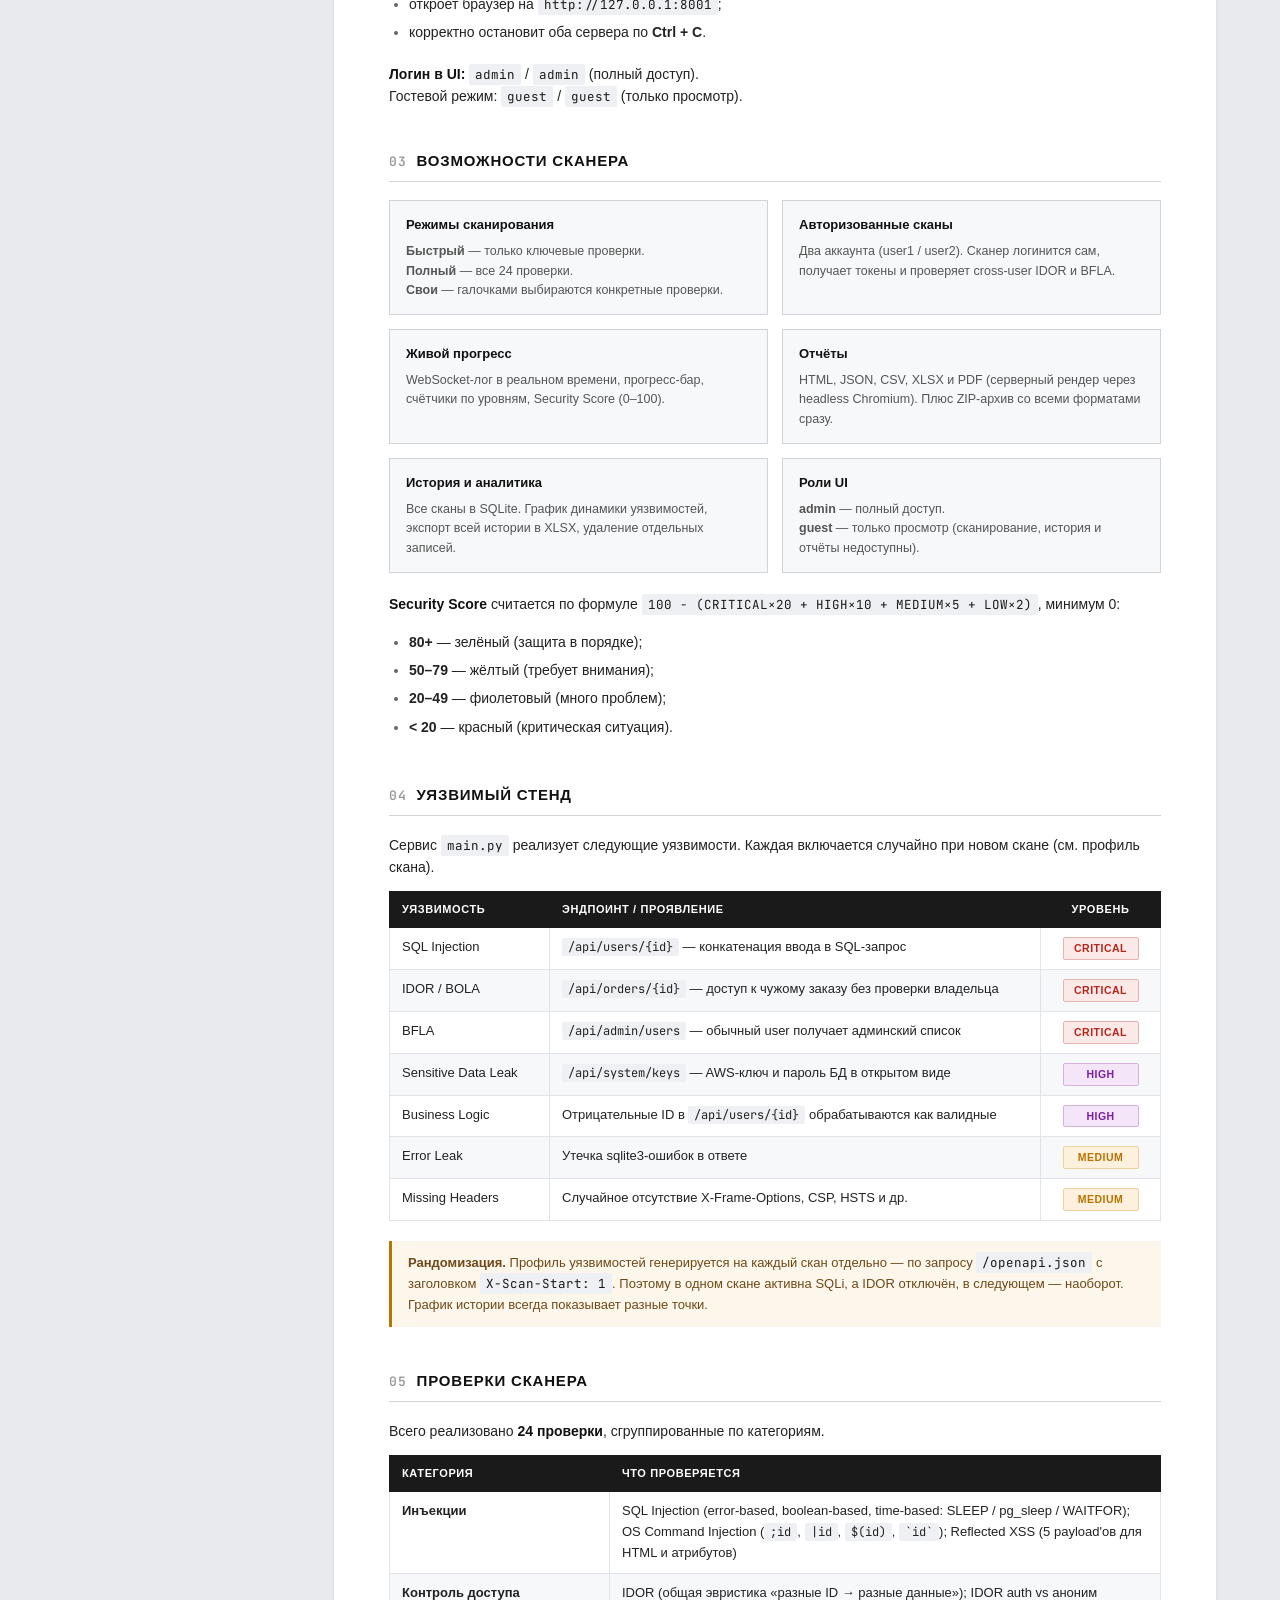
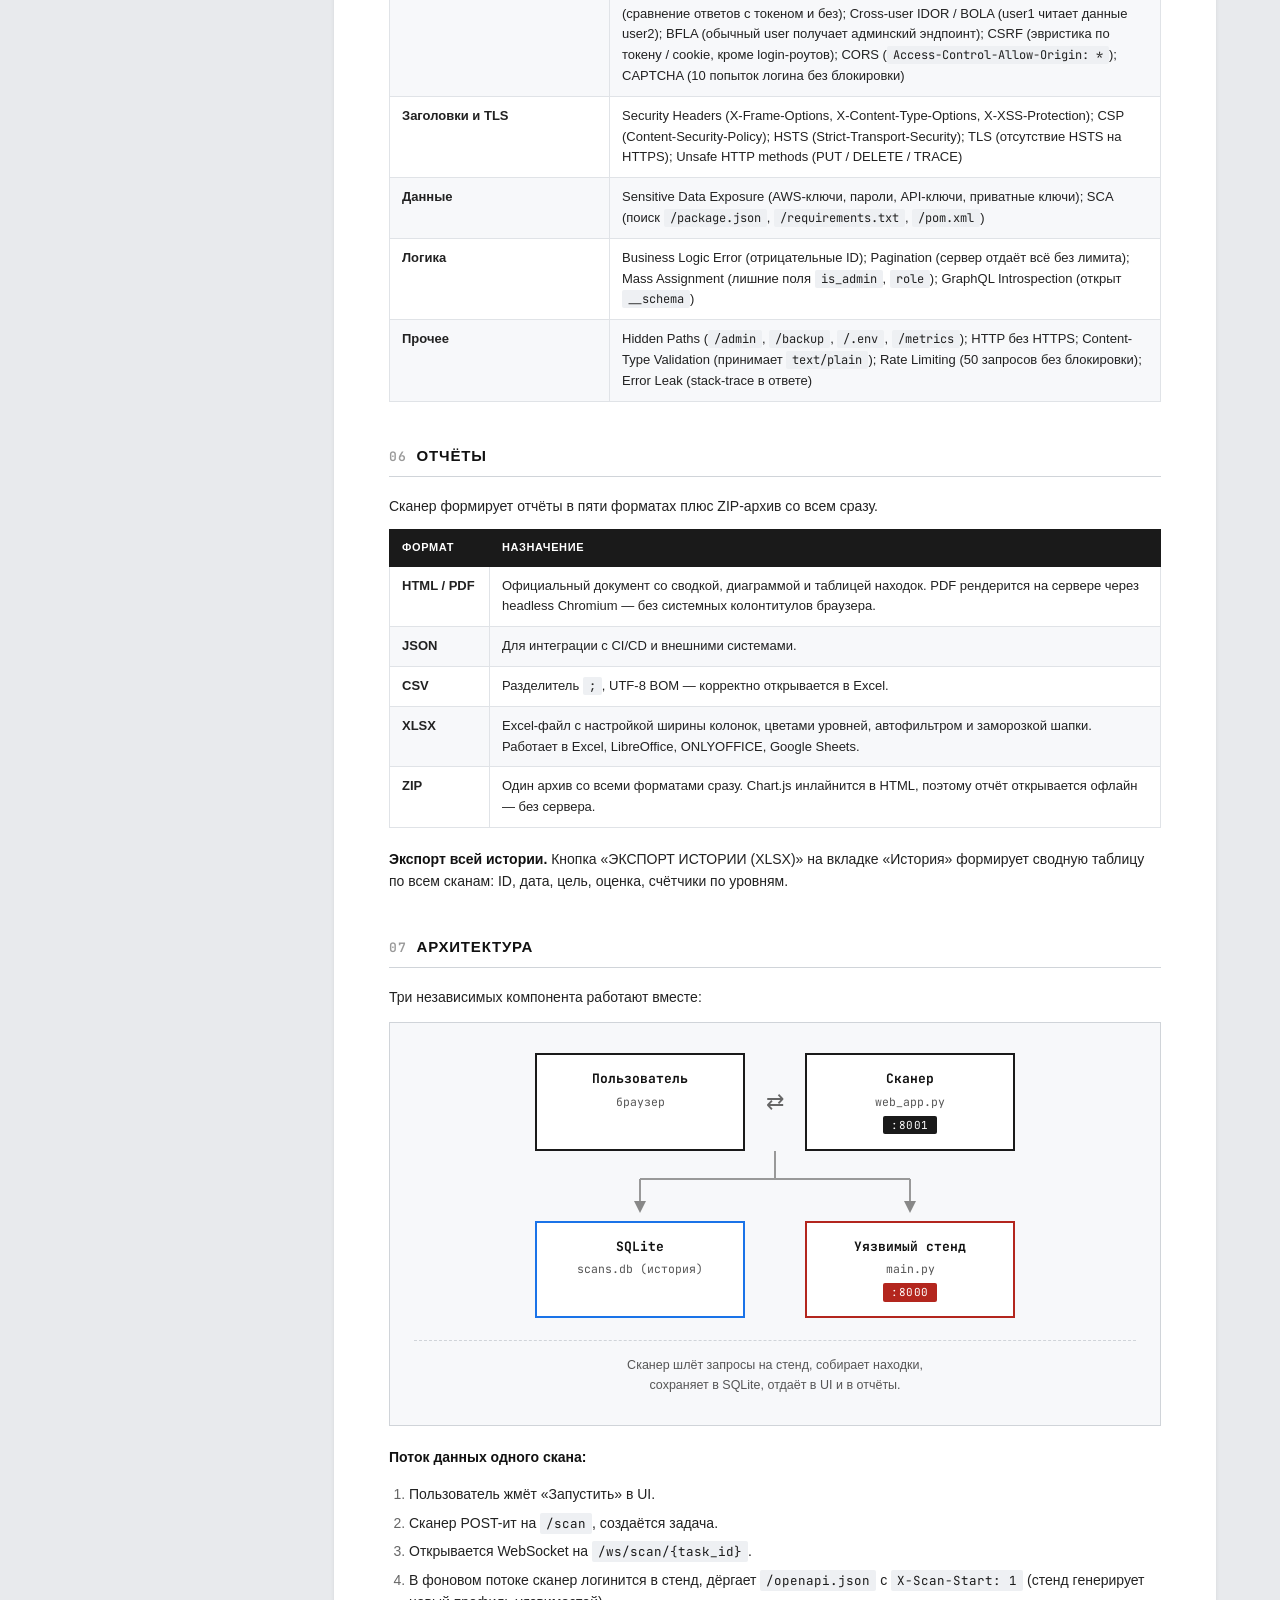
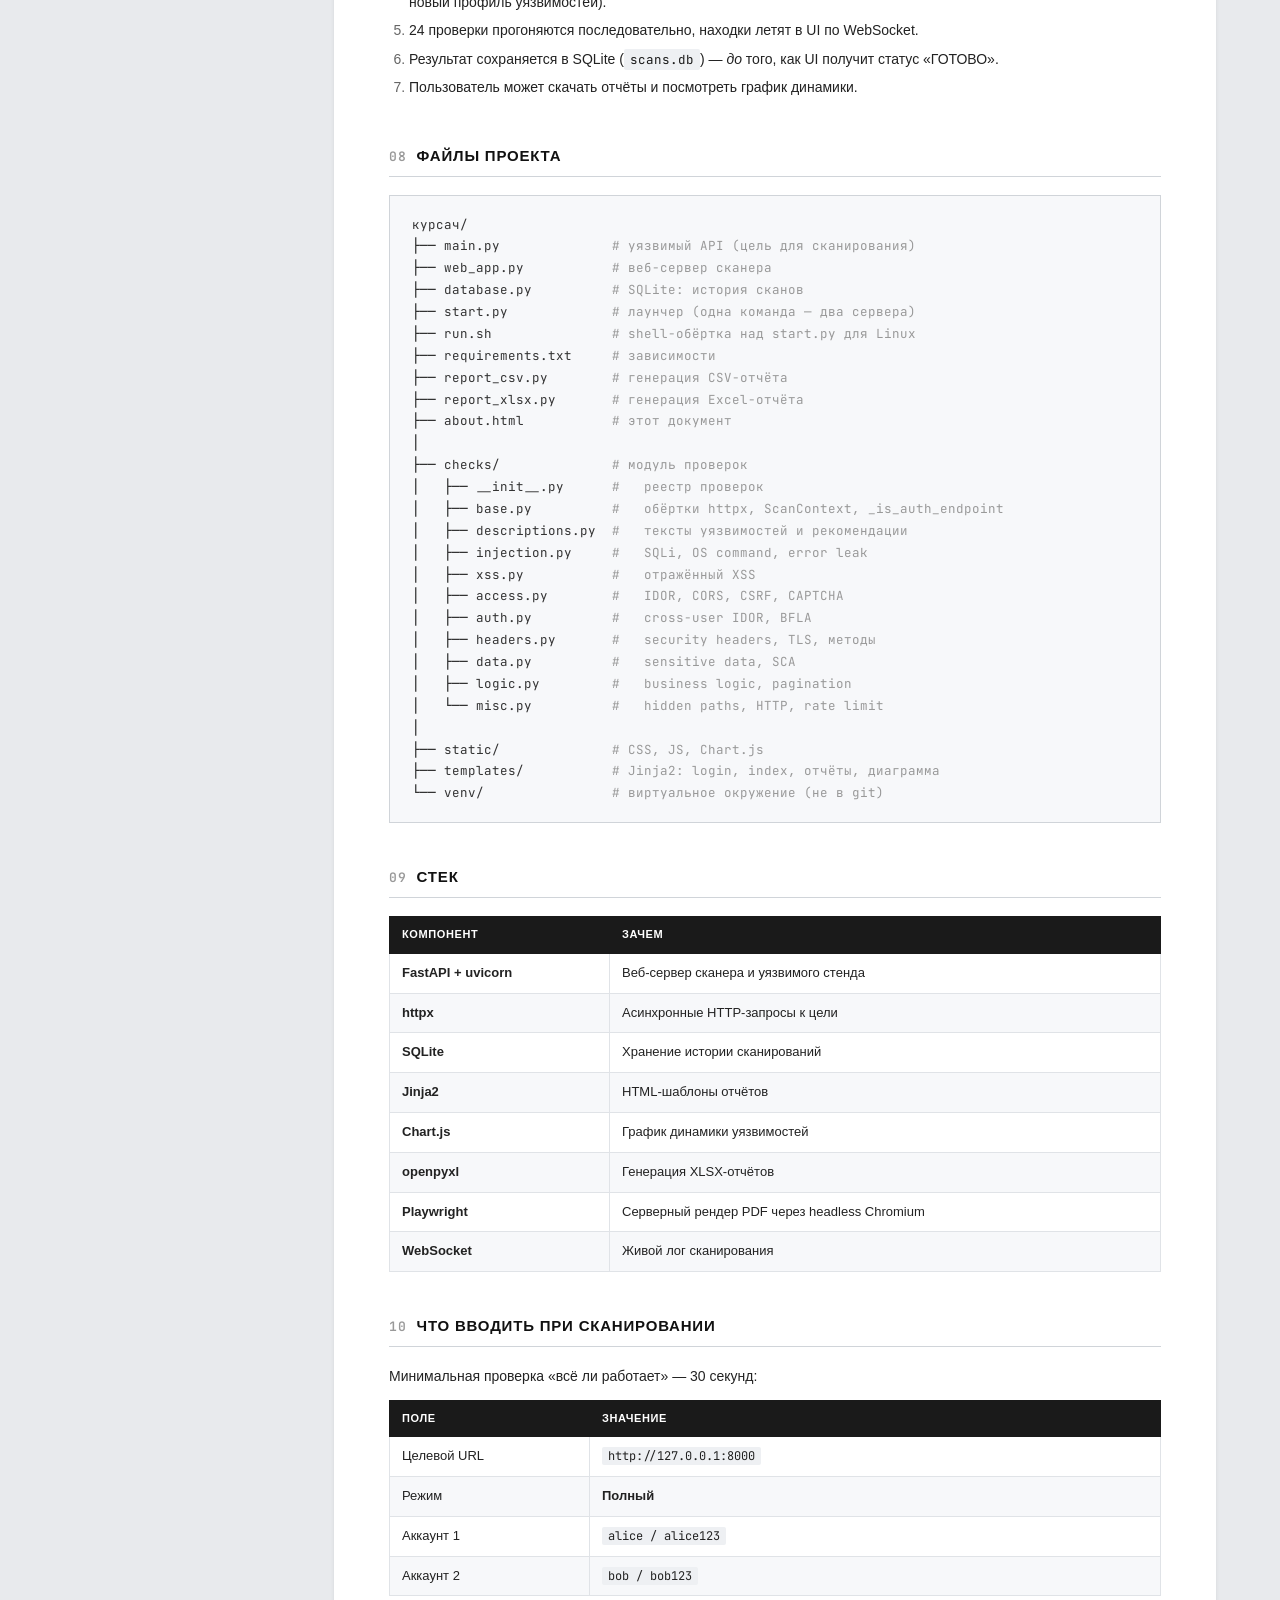
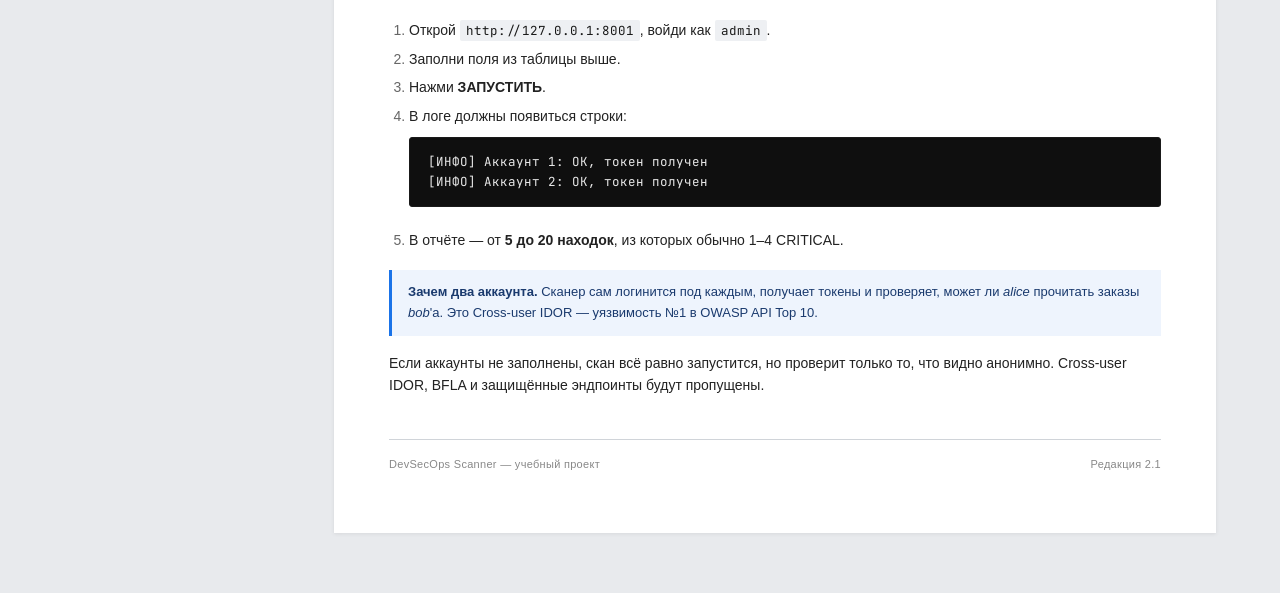
==== commit 314c9392: "Бутстрап строго по requirements.txt, фильтр истории по датам, справочник уязвимостей 1) start.py цел" ====
--- a/about.html
+++ b/about.html
@@ -1,1067 +1,1068 @@
-<!DOCTYPE html>
-<html lang="ru">
-<head>
-    <meta charset="UTF-8">
-    <meta name="viewport" content="width=device-width, initial-scale=1.0">
-    <title>О проекте — DevSecOps Scanner</title>
-    <link rel="preconnect" href="https://fonts.googleapis.com">
-    <link rel="preconnect" href="https://fonts.gstatic.com" crossorigin>
-    <link href="https://fonts.googleapis.com/css2?family=JetBrains+Mono:wght@400;500;700&display=swap" rel="stylesheet">
-    <style>
-        * { margin: 0; padding: 0; box-sizing: border-box; }
-
-        html, body {
-            background: #e8eaed;
-            color: #1a1a1a;
-            font-family: -apple-system, BlinkMacSystemFont, "Segoe UI", Roboto,
-                         "Helvetica Neue", Arial, sans-serif;
-            font-size: 14px;
-            line-height: 1.6;
-            -webkit-font-smoothing: antialiased;
-        }
-
-        /* ---------- Общая раскладка ---------- */
-        .layout {
-            max-width: 1200px;
-            margin: 0 auto;
-            padding: 30px 24px 60px;
-            display: grid;
-            grid-template-columns: 240px 1fr;
-            gap: 30px;
-            align-items: start;
-        }
-
-        @media (max-width: 900px) {
-            .layout { grid-template-columns: 1fr; padding: 20px 16px 40px; gap: 20px; }
-            .toc { position: static !important; }
-        }
-
-        /* ---------- Содержание (sidebar) ---------- */
-        .toc {
-            position: sticky;
-            top: 30px;
-            background: #ffffff;
-            border: 1px solid #d0d4d9;
-            border-top: 3px solid #1a1a1a;
-            padding: 20px 22px;
-        }
-        .toc-title {
-            font-size: 11px;
-            font-weight: 700;
-            letter-spacing: 1.5px;
-            color: #666;
-            text-transform: uppercase;
-            padding-bottom: 10px;
-            border-bottom: 1px solid #e0e3e7;
-            margin-bottom: 12px;
-        }
-        .toc nav { display: flex; flex-direction: column; }
-        .toc a {
-            color: #333;
-            text-decoration: none;
-            font-size: 13px;
-            padding: 6px 0;
-            border-bottom: 1px dashed #e8eaed;
-            transition: color 0.15s, padding-left 0.15s;
-        }
-        .toc a:last-child { border-bottom: none; }
-        .toc a:hover { color: #1a73e8; padding-left: 4px; }
-        .toc a .num {
-            display: inline-block;
-            min-width: 20px;
-            color: #999;
-            font-family: "JetBrains Mono", Consolas, monospace;
-            font-size: 11px;
-        }
-
-        /* ---------- Основной лист ---------- */
-        .page {
-            background: #ffffff;
-            padding: 50px 55px 60px;
-            box-shadow: 0 1px 4px rgba(0, 0, 0, 0.08);
-        }
-
-        @media (max-width: 700px) {
-            .page { padding: 30px 22px 40px; }
-        }
-
-        /* ---------- Шапка документа ---------- */
-        .doc-header {
-            display: flex;
-            justify-content: space-between;
-            align-items: flex-start;
-            border-bottom: 2px solid #1a1a1a;
-            padding-bottom: 18px;
-            margin-bottom: 30px;
-            gap: 20px;
-        }
-        .doc-header-left h1 {
-            font-size: 22px;
-            font-weight: 700;
-            color: #111;
-            letter-spacing: 0.2px;
-            margin-bottom: 4px;
-        }
-        .doc-header-left .org {
-            font-size: 12px;
-            color: #666;
-            text-transform: uppercase;
-            letter-spacing: 0.6px;
-            font-weight: 600;
-        }
-        .doc-header-right {
-            text-align: right;
-            font-size: 12px;
-            color: #555;
-            white-space: nowrap;
-        }
-        .doc-header-right .doc-id {
-            font-weight: 700;
-            color: #111;
-            font-size: 13px;
-            margin-bottom: 3px;
-        }
-
-        /* ---------- Метаданные ---------- */
-        .doc-meta {
-            margin-bottom: 36px;
-            border: 1px solid #d0d4d9;
-            background: #f7f8fa;
-        }
-        .doc-meta table { width: 100%; border-collapse: collapse; }
-        .doc-meta td {
-            padding: 10px 16px;
-            font-size: 13px;
-            border-bottom: 1px solid #e0e3e7;
-            vertical-align: top;
-        }
-        .doc-meta tr:last-child td { border-bottom: none; }
-        .doc-meta td.key {
-            width: 220px;
-            color: #666;
-            font-weight: 600;
-            background: #f0f2f5;
-        }
-        .doc-meta td.value { color: #111; font-weight: 500; }
-
-        /* ---------- Секции ---------- */
-        section {
-            margin-bottom: 42px;
-            scroll-margin-top: 20px;
-        }
-
-        .section-title {
-            font-size: 15px;
-            font-weight: 700;
-            color: #111;
-            text-transform: uppercase;
-            letter-spacing: 0.8px;
-            padding-bottom: 8px;
-            border-bottom: 1px solid #d0d4d9;
-            margin-bottom: 18px;
-            display: flex;
-            align-items: baseline;
-            gap: 10px;
-        }
-        .section-title .num {
-            font-family: "JetBrains Mono", Consolas, monospace;
-            font-size: 13px;
-            color: #999;
-            font-weight: 600;
-        }
-
-        p { margin-bottom: 12px; color: #222; }
-        p strong { color: #111; }
-
-        /* ---------- Списки ---------- */
-        ul.list, ol.list {
-            margin: 10px 0 16px 20px;
-            color: #222;
-        }
-        ul.list li, ol.list li {
-            padding: 3px 0;
-            line-height: 1.6;
-        }
-        ul.list li::marker, ol.list li::marker { color: #666; }
-        ul.list ul, ol.list ul { margin-top: 4px; }
-
-        /* ---------- Карточки-фичи ---------- */
-        .feature-grid {
-            display: grid;
-            grid-template-columns: 1fr 1fr;
-            gap: 14px;
-            margin: 16px 0 6px;
-        }
-        @media (max-width: 700px) { .feature-grid { grid-template-columns: 1fr; } }
-
-        .feature-card {
-            border: 1px solid #d0d4d9;
-            background: #f7f8fa;
-            padding: 14px 16px;
-        }
-        .feature-card .ftitle {
-            font-size: 13px;
-            font-weight: 700;
-            color: #111;
-            margin-bottom: 6px;
-        }
-        .feature-card .fdesc {
-            font-size: 12.5px;
-            color: #555;
-            line-height: 1.55;
-        }
-
-        /* ---------- Таблица ---------- */
-        .data-table {
-            width: 100%;
-            border-collapse: collapse;
-            font-size: 13px;
-            margin: 12px 0 20px;
-        }
-        .data-table thead th {
-            background: #1a1a1a;
-            color: #ffffff;
-            font-size: 11px;
-            font-weight: 700;
-            text-transform: uppercase;
-            letter-spacing: 0.6px;
-            text-align: left;
-            padding: 9px 12px;
-            border: 1px solid #1a1a1a;
-        }
-        .data-table tbody td {
-            padding: 9px 12px;
-            border: 1px solid #e0e3e7;
-            vertical-align: top;
-            color: #222;
-        }
-        .data-table tbody tr:nth-child(even) td { background: #f7f8fa; }
-        .data-table code {
-            font-family: "JetBrains Mono", Consolas, monospace;
-            font-size: 12px;
-            background: #eef0f3;
-            padding: 1px 6px;
-            border-radius: 2px;
-        }
-        /* Колонка «Уровень» — по центру */
-        .data-table td.level-cell,
-        .data-table th.level-head {
-            text-align: center;
-        }
-
-        /* ---------- Бейдж уровня ---------- */
-        .level-badge {
-            display: inline-block;
-            min-width: 76px;
-            padding: 2px 8px;
-            font-size: 10.5px;
-            font-weight: 700;
-            letter-spacing: 0.5px;
-            text-transform: uppercase;
-            text-align: center;
-            border-radius: 2px;
-            white-space: nowrap;
-        }
-        .level-badge.CRITICAL { background: #fbe9e7; color: #b3261e; border: 1px solid #e2b5b0; }
-        .level-badge.HIGH     { background: #f4e6f8; color: #7a1fa2; border: 1px solid #d5b3e0; }
-        .level-badge.MEDIUM   { background: #fdf0dc; color: #b87300; border: 1px solid #ecd1a0; }
-        .level-badge.LOW      { background: #e6f3ea; color: #1b6e2f; border: 1px solid #b8dcc2; }
-
-        /* ---------- Код / команды ---------- */
-        pre.code {
-            background: #0f0f0f;
-            color: #e8e8e8;
-            border: 1px solid #1a1a1a;
-            padding: 14px 18px;
-            overflow-x: auto;
-            font-family: "JetBrains Mono", Consolas, monospace;
-            font-size: 12.5px;
-            line-height: 1.6;
-            margin: 10px 0 16px;
-            border-radius: 3px;
-        }
-        pre.code .cm { color: #7fbf80; }
-        code.inline {
-            font-family: "JetBrains Mono", Consolas, monospace;
-            font-size: 12.5px;
-            background: #eef0f3;
-            padding: 2px 6px;
-            border-radius: 2px;
-            color: #1a1a1a;
-        }
-
-        /* ---------- Инфо-блоки ---------- */
-        .callout {
-            border-left: 3px solid #1a73e8;
-            background: #eef4fd;
-            padding: 12px 16px;
-            margin: 12px 0 16px;
-            font-size: 13px;
-            color: #1a3a6e;
-        }
-        .callout.warn {
-            border-left-color: #b87300;
-            background: #fdf6ea;
-            color: #6e4a1a;
-        }
-        .callout strong { color: inherit; }
-
-        /* =====================================================
-           Схема архитектуры
-           Обе строки боксов — одна grid-сетка (1fr 1fr, gap 60px,
-           ширина 480px). SVG разветвления использует ту же
-           систему координат, поэтому стрелки точно попадают
-           в центры колонок: 105px и 375px.
-           ===================================================== */
-        .arch {
-            border: 1px solid #d0d4d9;
-            background: #f7f8fa;
-            padding: 30px 24px;
-            margin: 14px 0 20px;
-        }
-
-        .arch-top-wrap {
-            position: relative;
-            max-width: 480px;
-            margin: 0 auto;
-        }
-        .arch-top {
-            display: grid;
-            grid-template-columns: 1fr 1fr;
-            gap: 60px;
-        }
-        .arch-arrow-center {
-            position: absolute;
-            left: 50%;
-            top: 50%;
-            transform: translate(-50%, -50%);
-            color: #666;
-            font-size: 22px;
-            line-height: 1;
-            user-select: none;
-            pointer-events: none;
-            background: #f7f8fa;
-            padding: 0 6px;
-        }
-
-        .arch-fork-svg {
-            display: block;
-            width: 100%;
-            max-width: 480px;
-            height: 70px;
-            margin: 0 auto;
-        }
-
-        .arch-bottom {
-            display: grid;
-            grid-template-columns: 1fr 1fr;
-            gap: 60px;
-            max-width: 480px;
-            margin: 0 auto;
-        }
-
-        .arch-box {
-            border: 2px solid #1a1a1a;
-            background: #ffffff;
-            padding: 14px 12px;
-            text-align: center;
-            font-family: "JetBrains Mono", Consolas, monospace;
-            font-size: 12.5px;
-            line-height: 1.5;
-            color: #1a1a1a;
-        }
-        .arch-box .btitle {
-            font-weight: 700;
-            color: #111;
-            font-size: 13px;
-            margin-bottom: 4px;
-        }
-        .arch-box .bfile {
-            color: #555;
-            font-size: 11.5px;
-        }
-        .arch-box .bport {
-            display: inline-block;
-            margin-top: 6px;
-            padding: 1px 8px;
-            background: #1a1a1a;
-            color: #fff;
-            font-size: 11px;
-            border-radius: 2px;
-            letter-spacing: 0.5px;
-        }
-
-        .arch-box.db { border-color: #1a73e8; }
-        .arch-box.db .bport { background: #1a73e8; }
-
-        .arch-box.target { border-color: #b3261e; }
-        .arch-box.target .bport { background: #b3261e; }
-
-        .arch-caption {
-            margin-top: 22px;
-            padding-top: 14px;
-            border-top: 1px dashed #d0d4d9;
-            font-size: 12.5px;
-            color: #555;
-            text-align: center;
-            line-height: 1.6;
-        }
-
-        @media (max-width: 560px) {
-            .arch-top, .arch-bottom { gap: 30px; }
-            .arch-box { padding: 12px 8px; font-size: 11.5px; }
-            .arch-box .btitle { font-size: 12px; }
-            .arch-box .bfile { font-size: 10.5px; }
-        }
-
-        /* ---------- Дерево файлов ---------- */
-        .tree {
-            background: #f7f8fa;
-            border: 1px solid #d0d4d9;
-            padding: 18px 22px;
-            font-family: "JetBrains Mono", Consolas, monospace;
-            font-size: 12.5px;
-            color: #333;
-            line-height: 1.75;
-            white-space: pre;
-            overflow-x: auto;
-            margin: 10px 0 20px;
-        }
-        .tree .cm { color: #999; }
-
-        /* ---------- Подвал ---------- */
-        .doc-footer {
-            margin-top: 40px;
-            padding-top: 16px;
-            border-top: 1px solid #d0d4d9;
-            display: flex;
-            justify-content: space-between;
-            font-size: 11px;
-            color: #888;
-            letter-spacing: 0.3px;
-            flex-wrap: wrap;
-            gap: 10px;
-        }
-
-        /* ---------- Toolbar ---------- */
-        .toolbar {
-            max-width: 1200px;
-            margin: 30px auto -20px;
-            padding: 0 24px;
-            display: flex;
-            justify-content: flex-end;
-            gap: 10px;
-            flex-wrap: wrap;
-        }
-        .toolbar button {
-            font-family: inherit;
-            font-size: 13px;
-            font-weight: 600;
-            padding: 9px 20px;
-            border-radius: 3px;
-            cursor: pointer;
-            transition: background 0.15s;
-            border: 1px solid;
-        }
-        .btn-print {
-            background: #1a73e8;
-            color: #fff;
-            border-color: #1a73e8;
-        }
-        .btn-print:hover { background: #1558b0; border-color: #1558b0; }
-        .btn-back {
-            background: #fff;
-            color: #333;
-            border-color: #d0d4d9;
-        }
-        .btn-back:hover { background: #f0f2f5; }
-
-        /* =====================================================
-           ПЕЧАТЬ / PDF
-           ===================================================== */
-        @page { size: A4; margin: 15mm 14mm; }
-
-        @media print {
-            html, body { background: #fff; font-size: 12px; }
-            .layout {
-                display: block;
-                max-width: 100%;
-                padding: 0;
-            }
-            .toc, .toolbar { display: none; }
-            .page {
-                box-shadow: none;
-                padding: 0;
-            }
-            section { page-break-inside: avoid; break-inside: avoid; }
-            .data-table thead th {
-                -webkit-print-color-adjust: exact;
-                print-color-adjust: exact;
-            }
-            .level-badge { -webkit-print-color-adjust: exact; print-color-adjust: exact; }
-            .arch-box, .arch-fork-svg {
-                -webkit-print-color-adjust: exact;
-                print-color-adjust: exact;
-            }
-            h1, h2 { page-break-after: avoid; break-after: avoid; }
-        }
-    </style>
-</head>
-<body>
-
-<div class="toolbar">
-    <button class="btn-back" onclick="window.location.href='/'">← К сканеру</button>
-    <button class="btn-print" onclick="window.print()">Печать / Сохранить в PDF</button>
-</div>
-
-<div class="layout">
-
-    <!-- ============ Содержание ============ -->
-    <aside class="toc">
-        <div class="toc-title">Содержание</div>
-        <nav>
-            <a href="#overview"><span class="num">01</span> Что это</a>
-            <a href="#quickstart"><span class="num">02</span> Быстрый старт</a>
-            <a href="#features"><span class="num">03</span> Возможности</a>
-            <a href="#stand"><span class="num">04</span> Уязвимый стенд</a>
-            <a href="#checks"><span class="num">05</span> Проверки</a>
-            <a href="#reports"><span class="num">06</span> Отчёты</a>
-            <a href="#architecture"><span class="num">07</span> Архитектура</a>
-            <a href="#files"><span class="num">08</span> Файлы проекта</a>
-            <a href="#stack"><span class="num">09</span> Стек</a>
-            <a href="#tryit"><span class="num">10</span> Что вводить</a>
-        </nav>
-    </aside>
-
-    <!-- ============ Документ ============ -->
-    <main class="page">
-
-        <div class="doc-header">
-            <div class="doc-header-left">
-                <h1>О проекте — DevSecOps Scanner</h1>
-                <div class="org">Сканер уязвимостей REST API + учебный стенд</div>
-            </div>
-            <div class="doc-header-right">
-                <div class="doc-id">Документ № DOC-001</div>
-                <div class="doc-date">Редакция 2.1</div>
-            </div>
-        </div>
-
-        <div class="doc-meta">
-            <table>
-                <tr>
-                    <td class="key">Название</td>
-                    <td class="value">DevSecOps Scanner</td>
-                </tr>
-                <tr>
-                    <td class="key">Назначение</td>
-                    <td class="value">Автоматизированный аудит безопасности REST API с отчётами и историей</td>
-                </tr>
-                <tr>
-                    <td class="key">Целевой стек</td>
-                    <td class="value">FastAPI, Python 3.10+</td>
-                </tr>
-                <tr>
-                    <td class="key">Режим запуска</td>
-                    <td class="value">Одна команда <code class="inline">python start.py</code> — поднимает два сервера</td>
-                </tr>
-            </table>
-        </div>
-
-        <!-- ================= 01 ================= -->
-        <section id="overview">
-            <div class="section-title"><span class="num">01</span> Что это</div>
-            <p>
-                <strong>DevSecOps Scanner</strong> — учебно-прикладной инструмент для проверки REST API
-                на типовые уязвимости. Состоит из двух частей:
-            </p>
-            <ul class="list">
-                <li><strong>Сканер</strong> (<code class="inline">web_app.py</code>, порт 8001) — веб-интерфейс,
-                    который запускает проверки, ведёт живой лог, строит графики и формирует отчёты в 5 форматах.</li>
-                <li><strong>Уязвимый стенд</strong> (<code class="inline">main.py</code>, порт 8000) — намеренно
-                    уязвимый FastAPI-сервис, на котором можно безопасно тренировать сканер и проверять его работу.</li>
-            </ul>
-            <p>
-                Стенд <strong>рандомизирует</strong> набор уязвимостей при каждом старте сканирования:
-                SQLi, IDOR, BFLA и заголовки безопасности включаются/выключаются с вероятностью ~80%.
-                Поэтому каждый новый скан даёт другой набор находок, а график истории — живой.
-            </p>
-            <div class="callout">
-                <strong>Зачем это нужно.</strong> Сканер учится находить те же классы уязвимостей, что и
-                коммерческие DAST-инструменты (OWASP ZAP, Burp), но на контролируемом стенде и без
-                юридических рисков для чужих API.
-            </div>
-        </section>
-
-        <!-- ================= 02 ================= -->
-        <section id="quickstart">
-            <div class="section-title"><span class="num">02</span> Быстрый старт</div>
-
-            <p><strong>Windows</strong> — установка один раз:</p>
-            <pre class="code"><span class="cm"># Создание виртуального окружения</span>
-python -m venv venv
-
-<span class="cm"># Активация (PowerShell)</span>
-Set-ExecutionPolicy -ExecutionPolicy Bypass -Scope Process -Force
-.\venv\Scripts\Activate.ps1
-
-<span class="cm"># Установка зависимостей</span>
-pip install -r requirements.txt</pre>
-
-            <p><strong>Запуск</strong> (без активации venv, чтобы не зависеть от политики PowerShell):</p>
-            <pre class="code">.\venv\Scripts\python.exe start.py</pre>
-
-            <p><strong>Linux / macOS</strong>:</p>
-            <pre class="code">python3 -m venv venv
-source venv/bin/activate
-pip install -r requirements.txt
-chmod +x run.sh
-./run.sh</pre>
-
-            <p>
-                Лаунчер <code class="inline">start.py</code> автоматически:
-            </p>
-            <ul class="list">
-                <li>переходит в папку скрипта — запускать можно из любой директории;</li>
-                <li>проверит и поставит все зависимости в venv;</li>
-                <li>скачает Chromium для Playwright <em>внутрь venv</em> (<code class="inline">venv/.playwright-browsers</code>) — в систему ничего не летит;</li>
-                <li>найдёт свободные порты, если 8000 / 8001 заняты;</li>
-                <li>откроет браузер на <code class="inline">http://127.0.0.1:8001</code>;</li>
-                <li>корректно остановит оба сервера по <strong>Ctrl + C</strong>.</li>
-            </ul>
-
-            <p><strong>Логин в UI:</strong> <code class="inline">admin</code> / <code class="inline">admin</code> (полный доступ).<br>
-               Гостевой режим: <code class="inline">guest</code> / <code class="inline">guest</code> (только просмотр).</p>
-        </section>
-
-        <!-- ================= 03 ================= -->
-        <section id="features">
-            <div class="section-title"><span class="num">03</span> Возможности сканера</div>
-
-            <div class="feature-grid">
-                <div class="feature-card">
-                    <div class="ftitle">Режимы сканирования</div>
-                    <div class="fdesc">
-                        <b>Быстрый</b> — только ключевые проверки.<br>
-                        <b>Полный</b> — все 24 проверки.<br>
-                        <b>Свои</b> — галочками выбираются конкретные проверки.
-                    </div>
-                </div>
-                <div class="feature-card">
-                    <div class="ftitle">Авторизованные сканы</div>
-                    <div class="fdesc">
-                        Два аккаунта (user1 / user2). Сканер логинится сам, получает токены и
-                        проверяет cross-user IDOR и BFLA.
-                    </div>
-                </div>
-                <div class="feature-card">
-                    <div class="ftitle">Живой прогресс</div>
-                    <div class="fdesc">
-                        WebSocket-лог в реальном времени, прогресс-бар, счётчики по уровням,
-                        Security Score (0–100).
-                    </div>
-                </div>
-                <div class="feature-card">
-                    <div class="ftitle">Отчёты</div>
-                    <div class="fdesc">
-                        HTML, JSON, CSV, XLSX и PDF (серверный рендер через headless Chromium).
-                        Плюс ZIP-архив со всеми форматами сразу.
-                    </div>
-                </div>
-                <div class="feature-card">
-                    <div class="ftitle">История и аналитика</div>
-                    <div class="fdesc">
-                        Все сканы в SQLite. График динамики уязвимостей, экспорт всей истории
-                        в XLSX, удаление отдельных записей.
-                    </div>
-                </div>
-                <div class="feature-card">
-                    <div class="ftitle">Роли UI</div>
-                    <div class="fdesc">
-                        <b>admin</b> — полный доступ.<br>
-                        <b>guest</b> — только просмотр (сканирование, история и отчёты недоступны).
-                    </div>
-                </div>
-            </div>
-
-            <p style="margin-top: 20px;">
-                <strong>Security Score</strong> считается по формуле
-                <code class="inline">100 − (CRITICAL×20 + HIGH×10 + MEDIUM×5 + LOW×2)</code>,
-                минимум 0:
-            </p>
-            <ul class="list">
-                <li><b>80+</b> — зелёный (защита в порядке);</li>
-                <li><b>50–79</b> — жёлтый (требует внимания);</li>
-                <li><b>20–49</b> — фиолетовый (много проблем);</li>
-                <li><b>&lt; 20</b> — красный (критическая ситуация).</li>
-            </ul>
-        </section>
-
-        <!-- ================= 04 ================= -->
-        <section id="stand">
-            <div class="section-title"><span class="num">04</span> Уязвимый стенд</div>
-
-            <p>
-                Сервис <code class="inline">main.py</code> реализует следующие уязвимости.
-                Каждая включается случайно при новом скане (см. профиль скана).
-            </p>
-
-            <table class="data-table">
-                <thead>
-                    <tr>
-                        <th style="width: 160px;">Уязвимость</th>
-                        <th>Эндпоинт / проявление</th>
-                        <th class="level-head" style="width: 120px;">Уровень</th>
-                    </tr>
-                </thead>
-                <tbody>
-                    <tr>
-                        <td>SQL Injection</td>
-                        <td><code>/api/users/{id}</code> — конкатенация ввода в SQL-запрос</td>
-                        <td class="level-cell"><span class="level-badge CRITICAL">CRITICAL</span></td>
-                    </tr>
-                    <tr>
-                        <td>IDOR / BOLA</td>
-                        <td><code>/api/orders/{id}</code> — доступ к чужому заказу без проверки владельца</td>
-                        <td class="level-cell"><span class="level-badge CRITICAL">CRITICAL</span></td>
-                    </tr>
-                    <tr>
-                        <td>BFLA</td>
-                        <td><code>/api/admin/users</code> — обычный user получает админский список</td>
-                        <td class="level-cell"><span class="level-badge CRITICAL">CRITICAL</span></td>
-                    </tr>
-                    <tr>
-                        <td>Sensitive Data Leak</td>
-                        <td><code>/api/system/keys</code> — AWS-ключ и пароль БД в открытом виде</td>
-                        <td class="level-cell"><span class="level-badge HIGH">HIGH</span></td>
-                    </tr>
-                    <tr>
-                        <td>Business Logic</td>
-                        <td>Отрицательные ID в <code>/api/users/{id}</code> обрабатываются как валидные</td>
-                        <td class="level-cell"><span class="level-badge HIGH">HIGH</span></td>
-                    </tr>
-                    <tr>
-                        <td>Error Leak</td>
-                        <td>Утечка sqlite3-ошибок в ответе</td>
-                        <td class="level-cell"><span class="level-badge MEDIUM">MEDIUM</span></td>
-                    </tr>
-                    <tr>
-                        <td>Missing Headers</td>
-                        <td>Случайное отсутствие X-Frame-Options, CSP, HSTS и др.</td>
-                        <td class="level-cell"><span class="level-badge MEDIUM">MEDIUM</span></td>
-                    </tr>
-                </tbody>
-            </table>
-
-            <div class="callout warn">
-                <strong>Рандомизация.</strong> Профиль уязвимостей генерируется на каждый скан
-                отдельно — по запросу <code class="inline">/openapi.json</code> с заголовком
-                <code class="inline">X-Scan-Start: 1</code>. Поэтому в одном скане активна SQLi, а IDOR отключён,
-                в следующем — наоборот. График истории всегда показывает разные точки.
-            </div>
-        </section>
-
-        <!-- ================= 05 ================= -->
-        <section id="checks">
-            <div class="section-title"><span class="num">05</span> Проверки сканера</div>
-
-            <p>Всего реализовано <strong>24 проверки</strong>, сгруппированные по категориям.</p>
-
-            <table class="data-table">
-                <thead>
-                    <tr>
-                        <th style="width: 220px;">Категория</th>
-                        <th>Что проверяется</th>
-                    </tr>
-                </thead>
-                <tbody>
-                    <tr>
-                        <td><b>Инъекции</b></td>
-                        <td>
-                            SQL Injection (error-based, boolean-based, time-based: SLEEP / pg_sleep / WAITFOR);
-                            OS Command Injection (<code>;id</code>, <code>|id</code>, <code>$(id)</code>, <code>`id`</code>);
-                            Reflected XSS (5 payload'ов для HTML и атрибутов)
-                        </td>
-                    </tr>
-                    <tr>
-                        <td><b>Контроль доступа</b></td>
-                        <td>
-                            IDOR (общая эвристика «разные ID → разные данные»);
-                            IDOR auth vs аноним (сравнение ответов с токеном и без);
-                            Cross-user IDOR / BOLA (user1 читает данные user2);
-                            BFLA (обычный user получает админский эндпоинт);
-                            CSRF (эвристика по токену / cookie, кроме login-роутов);
-                            CORS (<code>Access-Control-Allow-Origin: *</code>);
-                            CAPTCHA (10 попыток логина без блокировки)
-                        </td>
-                    </tr>
-                    <tr>
-                        <td><b>Заголовки и TLS</b></td>
-                        <td>
-                            Security Headers (X-Frame-Options, X-Content-Type-Options, X-XSS-Protection);
-                            CSP (Content-Security-Policy); HSTS (Strict-Transport-Security);
-                            TLS (отсутствие HSTS на HTTPS); Unsafe HTTP methods (PUT / DELETE / TRACE)
-                        </td>
-                    </tr>
-                    <tr>
-                        <td><b>Данные</b></td>
-                        <td>
-                            Sensitive Data Exposure (AWS-ключи, пароли, API-ключи, приватные ключи);
-                            SCA (поиск <code>/package.json</code>, <code>/requirements.txt</code>, <code>/pom.xml</code>)
-                        </td>
-                    </tr>
-                    <tr>
-                        <td><b>Логика</b></td>
-                        <td>
-                            Business Logic Error (отрицательные ID);
-                            Pagination (сервер отдаёт всё без лимита);
-                            Mass Assignment (лишние поля <code>is_admin</code>, <code>role</code>);
-                            GraphQL Introspection (открыт <code>__schema</code>)
-                        </td>
-                    </tr>
-                    <tr>
-                        <td><b>Прочее</b></td>
-                        <td>
-                            Hidden Paths (<code>/admin</code>, <code>/backup</code>, <code>/.env</code>, <code>/metrics</code>);
-                            HTTP без HTTPS; Content-Type Validation (принимает <code>text/plain</code>);
-                            Rate Limiting (50 запросов без блокировки); Error Leak (stack-trace в ответе)
-                        </td>
-                    </tr>
-                </tbody>
-            </table>
-        </section>
-
-        <!-- ================= 06 ================= -->
-        <section id="reports">
-            <div class="section-title"><span class="num">06</span> Отчёты</div>
-
-            <p>Сканер формирует отчёты в пяти форматах плюс ZIP-архив со всем сразу.</p>
-
-            <table class="data-table">
-                <thead>
-                    <tr>
-                        <th style="width: 100px;">Формат</th>
-                        <th>Назначение</th>
-                    </tr>
-                </thead>
-                <tbody>
-                    <tr>
-                        <td><b>HTML / PDF</b></td>
-                        <td>
-                            Официальный документ со сводкой, диаграммой и таблицей находок.
-                            PDF рендерится на сервере через headless Chromium — без системных
-                            колонтитулов браузера.
-                        </td>
-                    </tr>
-                    <tr>
-                        <td><b>JSON</b></td>
-                        <td>Для интеграции с CI/CD и внешними системами.</td>
-                    </tr>
-                    <tr>
-                        <td><b>CSV</b></td>
-                        <td>Разделитель <code>;</code>, UTF-8 BOM — корректно открывается в Excel.</td>
-                    </tr>
-                    <tr>
-                        <td><b>XLSX</b></td>
-                        <td>
-                            Excel-файл с настройкой ширины колонок, цветами уровней,
-                            автофильтром и заморозкой шапки. Работает в Excel, LibreOffice,
-                            ONLYOFFICE, Google Sheets.
-                        </td>
-                    </tr>
-                    <tr>
-                        <td><b>ZIP</b></td>
-                        <td>
-                            Один архив со всеми форматами сразу. Chart.js инлайнится в HTML,
-                            поэтому отчёт открывается офлайн — без сервера.
-                        </td>
-                    </tr>
-                </tbody>
-            </table>
-
-            <p>
-                <strong>Экспорт всей истории.</strong> Кнопка «ЭКСПОРТ ИСТОРИИ (XLSX)» на вкладке «История»
-                формирует сводную таблицу по всем сканам: ID, дата, цель, оценка, счётчики по уровням.
-            </p>
-        </section>
-
-        <!-- ================= 07 ================= -->
-        <section id="architecture">
-            <div class="section-title"><span class="num">07</span> Архитектура</div>
-
-            <p>Три независимых компонента работают вместе:</p>
-
-            <div class="arch">
-
-                <!-- Верхний ряд: Пользователь ⇄ Сканер -->
-                <div class="arch-top-wrap">
-                    <div class="arch-top">
-                        <div class="arch-box">
-                            <div class="btitle">Пользователь</div>
-                            <div class="bfile">браузер</div>
-                        </div>
-                        <div class="arch-box">
-                            <div class="btitle">Сканер</div>
-                            <div class="bfile">web_app.py</div>
-                            <span class="bport">:8001</span>
-                        </div>
-                    </div>
-                    <div class="arch-arrow-center">⇄</div>
-                </div>
-
-                <!-- Разветвление -->
-                <svg class="arch-fork-svg" viewBox="0 0 480 70"
-                     preserveAspectRatio="xMidYMid meet" aria-hidden="true">
-                    <line x1="240" y1="0" x2="240" y2="28" stroke="#999" stroke-width="2"/>
-                    <line x1="105" y1="28" x2="375" y2="28" stroke="#999" stroke-width="2"/>
-                    <line x1="105" y1="28" x2="105" y2="52" stroke="#999" stroke-width="2"/>
-                    <line x1="375" y1="28" x2="375" y2="52" stroke="#999" stroke-width="2"/>
-                    <polygon points="99,50 111,50 105,62" fill="#888"/>
-                    <polygon points="369,50 381,50 375,62" fill="#888"/>
-                </svg>
-
-                <!-- Нижний ряд: SQLite и Уязвимый стенд -->
-                <div class="arch-bottom">
-                    <div class="arch-box db">
-                        <div class="btitle">SQLite</div>
-                        <div class="bfile">scans.db (история)</div>
-                    </div>
-                    <div class="arch-box target">
-                        <div class="btitle">Уязвимый стенд</div>
-                        <div class="bfile">main.py</div>
-                        <span class="bport">:8000</span>
-                    </div>
-                </div>
-
-                <div class="arch-caption">
-                    Сканер шлёт запросы на стенд, собирает находки,<br>
-                    сохраняет в SQLite, отдаёт в UI и в отчёты.
-                </div>
-
-            </div>
-
-            <p><strong>Поток данных одного скана:</strong></p>
-            <ol class="list">
-                <li>Пользователь жмёт «Запустить» в UI.</li>
-                <li>Сканер POST-ит на <code class="inline">/scan</code>, создаётся задача.</li>
-                <li>Открывается WebSocket на <code class="inline">/ws/scan/{task_id}</code>.</li>
-                <li>В фоновом потоке сканер логинится в стенд, дёргает <code class="inline">/openapi.json</code>
-                    с <code class="inline">X-Scan-Start: 1</code> (стенд генерирует новый профиль уязвимостей).</li>
-                <li>24 проверки прогоняются последовательно, находки летят в UI по WebSocket.</li>
-                <li>Результат сохраняется в SQLite (<code class="inline">scans.db</code>) — <em>до</em> того,
-                    как UI получит статус «ГОТОВО».</li>
-                <li>Пользователь может скачать отчёты и посмотреть график динамики.</li>
-            </ol>
-        </section>
-
-        <!-- ================= 08 ================= -->
-        <section id="files">
-            <div class="section-title"><span class="num">08</span> Файлы проекта</div>
-
-            <div class="tree">курсач/
-├── main.py              <span class="cm"># уязвимый API (цель для сканирования)</span>
-├── web_app.py           <span class="cm"># веб-сервер сканера</span>
-├── database.py          <span class="cm"># SQLite: история сканов</span>
-├── start.py             <span class="cm"># лаунчер (одна команда — два сервера)</span>
-├── run.sh               <span class="cm"># shell-обёртка над start.py для Linux</span>
-├── requirements.txt     <span class="cm"># зависимости</span>
-├── report_csv.py        <span class="cm"># генерация CSV-отчёта</span>
-├── report_xlsx.py       <span class="cm"># генерация Excel-отчёта</span>
-├── about.html           <span class="cm"># этот документ</span>
-│
-├── checks/              <span class="cm"># модуль проверок</span>
-│   ├── __init__.py      <span class="cm">#   реестр проверок</span>
-│   ├── base.py          <span class="cm">#   обёртки httpx, ScanContext, _is_auth_endpoint</span>
-│   ├── descriptions.py  <span class="cm">#   тексты уязвимостей и рекомендации</span>
-│   ├── injection.py     <span class="cm">#   SQLi, OS command, error leak</span>
-│   ├── xss.py           <span class="cm">#   отражённый XSS</span>
-│   ├── access.py        <span class="cm">#   IDOR, CORS, CSRF, CAPTCHA</span>
-│   ├── auth.py          <span class="cm">#   cross-user IDOR, BFLA</span>
-│   ├── headers.py       <span class="cm">#   security headers, TLS, методы</span>
-│   ├── data.py          <span class="cm">#   sensitive data, SCA</span>
-│   ├── logic.py         <span class="cm">#   business logic, pagination</span>
-│   └── misc.py          <span class="cm">#   hidden paths, HTTP, rate limit</span>
-│
-├── static/              <span class="cm"># CSS, JS, Chart.js</span>
-├── templates/           <span class="cm"># Jinja2: login, index, отчёты, диаграмма</span>
-└── venv/                <span class="cm"># виртуальное окружение (не в git)</span></div>
-        </section>
-
-        <!-- ================= 09 ================= -->
-        <section id="stack">
-            <div class="section-title"><span class="num">09</span> Стек</div>
-
-            <table class="data-table">
-                <thead>
-                    <tr>
-                        <th style="width: 220px;">Компонент</th>
-                        <th>Зачем</th>
-                    </tr>
-                </thead>
-                <tbody>
-                    <tr><td><b>FastAPI + uvicorn</b></td><td>Веб-сервер сканера и уязвимого стенда</td></tr>
-                    <tr><td><b>httpx</b></td><td>Асинхронные HTTP-запросы к цели</td></tr>
-                    <tr><td><b>SQLite</b></td><td>Хранение истории сканирований</td></tr>
-                    <tr><td><b>Jinja2</b></td><td>HTML-шаблоны отчётов</td></tr>
-                    <tr><td><b>Chart.js</b></td><td>График динамики уязвимостей</td></tr>
-                    <tr><td><b>openpyxl</b></td><td>Генерация XLSX-отчётов</td></tr>
-                    <tr><td><b>Playwright</b></td><td>Серверный рендер PDF через headless Chromium</td></tr>
-                    <tr><td><b>WebSocket</b></td><td>Живой лог сканирования</td></tr>
-                </tbody>
-            </table>
-        </section>
-
-        <!-- ================= 10 ================= -->
-        <section id="tryit">
-            <div class="section-title"><span class="num">10</span> Что вводить при сканировании</div>
-
-            <p>Минимальная проверка «всё ли работает» — 30 секунд:</p>
-
-            <table class="data-table">
-                <thead>
-                    <tr>
-                        <th style="width: 200px;">Поле</th>
-                        <th>Значение</th>
-                    </tr>
-                </thead>
-                <tbody>
-                    <tr><td>Целевой URL</td><td><code>http://127.0.0.1:8000</code></td></tr>
-                    <tr><td>Режим</td><td><b>Полный</b></td></tr>
-                    <tr><td>Аккаунт 1</td><td><code>alice / alice123</code></td></tr>
-                    <tr><td>Аккаунт 2</td><td><code>bob / bob123</code></td></tr>
-                </tbody>
-            </table>
-
-            <ol class="list">
-                <li>Открой <code class="inline">http://127.0.0.1:8001</code>, войди как <code class="inline">admin</code>.</li>
-                <li>Заполни поля из таблицы выше.</li>
-                <li>Нажми <b>ЗАПУСТИТЬ</b>.</li>
-                <li>В логе должны появиться строки:
-                    <pre class="code">[ИНФО] Аккаунт 1: OK, токен получен
-[ИНФО] Аккаунт 2: OK, токен получен</pre>
-                </li>
-                <li>В отчёте — от <b>5 до 20 находок</b>, из которых обычно 1–4 CRITICAL.</li>
-            </ol>
-
-            <div class="callout">
-                <strong>Зачем два аккаунта.</strong> Сканер сам логинится под каждым, получает токены
-                и проверяет, может ли <em>alice</em> прочитать заказы <em>bob</em>'а. Это
-                Cross-user IDOR — уязвимость №1 в OWASP API Top 10.
-            </div>
-
-            <p>
-                Если аккаунты не заполнены, скан всё равно запустится, но проверит только то,
-                что видно анонимно. Cross-user IDOR, BFLA и защищённые эндпоинты будут пропущены.
-            </p>
-        </section>
-
-        <div class="doc-footer">
-            <span>DevSecOps Scanner — учебный проект</span>
-            <span>Редакция 2.1</span>
-        </div>
-
-    </main>
-</div>
-
-</body>
+<!DOCTYPE html>
+<html lang="ru">
+<head>
+    <meta charset="UTF-8">
+    <meta name="viewport" content="width=device-width, initial-scale=1.0">
+    <title>О проекте — DevSecOps Scanner</title>
+    <link rel="preconnect" href="https://fonts.googleapis.com">
+    <link rel="preconnect" href="https://fonts.gstatic.com" crossorigin>
+    <link href="https://fonts.googleapis.com/css2?family=JetBrains+Mono:wght@400;500;700&display=swap" rel="stylesheet">
+    <style>
+        * { margin: 0; padding: 0; box-sizing: border-box; }
+
+        html, body {
+            background: #e8eaed;
+            color: #1a1a1a;
+            font-family: -apple-system, BlinkMacSystemFont, "Segoe UI", Roboto,
+                         "Helvetica Neue", Arial, sans-serif;
+            font-size: 14px;
+            line-height: 1.6;
+            -webkit-font-smoothing: antialiased;
+        }
+
+        /* ---------- Общая раскладка ---------- */
+        .layout {
+            max-width: 1200px;
+            margin: 0 auto;
+            padding: 30px 24px 60px;
+            display: grid;
+            grid-template-columns: 240px 1fr;
+            gap: 30px;
+            align-items: start;
+        }
+
+        @media (max-width: 900px) {
+            .layout { grid-template-columns: 1fr; padding: 20px 16px 40px; gap: 20px; }
+            .toc { position: static !important; }
+        }
+
+        /* ---------- Содержание (sidebar) ---------- */
+        .toc {
+            position: sticky;
+            top: 30px;
+            background: #ffffff;
+            border: 1px solid #d0d4d9;
+            border-top: 3px solid #1a1a1a;
+            padding: 20px 22px;
+        }
+        .toc-title {
+            font-size: 11px;
+            font-weight: 700;
+            letter-spacing: 1.5px;
+            color: #666;
+            text-transform: uppercase;
+            padding-bottom: 10px;
+            border-bottom: 1px solid #e0e3e7;
+            margin-bottom: 12px;
+        }
+        .toc nav { display: flex; flex-direction: column; }
+        .toc a {
+            color: #333;
+            text-decoration: none;
+            font-size: 13px;
+            padding: 6px 0;
+            border-bottom: 1px dashed #e8eaed;
+            transition: color 0.15s, padding-left 0.15s;
+        }
+        .toc a:last-child { border-bottom: none; }
+        .toc a:hover { color: #1a73e8; padding-left: 4px; }
+        .toc a .num {
+            display: inline-block;
+            min-width: 20px;
+            color: #999;
+            font-family: "JetBrains Mono", Consolas, monospace;
+            font-size: 11px;
+        }
+
+        /* ---------- Основной лист ---------- */
+        .page {
+            background: #ffffff;
+            padding: 50px 55px 60px;
+            box-shadow: 0 1px 4px rgba(0, 0, 0, 0.08);
+        }
+
+        @media (max-width: 700px) {
+            .page { padding: 30px 22px 40px; }
+        }
+
+        /* ---------- Шапка документа ---------- */
+        .doc-header {
+            display: flex;
+            justify-content: space-between;
+            align-items: flex-start;
+            border-bottom: 2px solid #1a1a1a;
+            padding-bottom: 18px;
+            margin-bottom: 30px;
+            gap: 20px;
+        }
+        .doc-header-left h1 {
+            font-size: 22px;
+            font-weight: 700;
+            color: #111;
+            letter-spacing: 0.2px;
+            margin-bottom: 4px;
+        }
+        .doc-header-left .org {
+            font-size: 12px;
+            color: #666;
+            text-transform: uppercase;
+            letter-spacing: 0.6px;
+            font-weight: 600;
+        }
+        .doc-header-right {
+            text-align: right;
+            font-size: 12px;
+            color: #555;
+            white-space: nowrap;
+        }
+        .doc-header-right .doc-id {
+            font-weight: 700;
+            color: #111;
+            font-size: 13px;
+            margin-bottom: 3px;
+        }
+
+        /* ---------- Метаданные ---------- */
+        .doc-meta {
+            margin-bottom: 36px;
+            border: 1px solid #d0d4d9;
+            background: #f7f8fa;
+        }
+        .doc-meta table { width: 100%; border-collapse: collapse; }
+        .doc-meta td {
+            padding: 10px 16px;
+            font-size: 13px;
+            border-bottom: 1px solid #e0e3e7;
+            vertical-align: top;
+        }
+        .doc-meta tr:last-child td { border-bottom: none; }
+        .doc-meta td.key {
+            width: 220px;
+            color: #666;
+            font-weight: 600;
+            background: #f0f2f5;
+        }
+        .doc-meta td.value { color: #111; font-weight: 500; }
+
+        /* ---------- Секции ---------- */
+        section {
+            margin-bottom: 42px;
+            scroll-margin-top: 20px;
+        }
+
+        .section-title {
+            font-size: 15px;
+            font-weight: 700;
+            color: #111;
+            text-transform: uppercase;
+            letter-spacing: 0.8px;
+            padding-bottom: 8px;
+            border-bottom: 1px solid #d0d4d9;
+            margin-bottom: 18px;
+            display: flex;
+            align-items: baseline;
+            gap: 10px;
+        }
+        .section-title .num {
+            font-family: "JetBrains Mono", Consolas, monospace;
+            font-size: 13px;
+            color: #999;
+            font-weight: 600;
+        }
+
+        p { margin-bottom: 12px; color: #222; }
+        p strong { color: #111; }
+
+        /* ---------- Списки ---------- */
+        ul.list, ol.list {
+            margin: 10px 0 16px 20px;
+            color: #222;
+        }
+        ul.list li, ol.list li {
+            padding: 3px 0;
+            line-height: 1.6;
+        }
+        ul.list li::marker, ol.list li::marker { color: #666; }
+        ul.list ul, ol.list ul { margin-top: 4px; }
+
+        /* ---------- Карточки-фичи ---------- */
+        .feature-grid {
+            display: grid;
+            grid-template-columns: 1fr 1fr;
+            gap: 14px;
+            margin: 16px 0 6px;
+        }
+        @media (max-width: 700px) { .feature-grid { grid-template-columns: 1fr; } }
+
+        .feature-card {
+            border: 1px solid #d0d4d9;
+            background: #f7f8fa;
+            padding: 14px 16px;
+        }
+        .feature-card .ftitle {
+            font-size: 13px;
+            font-weight: 700;
+            color: #111;
+            margin-bottom: 6px;
+        }
+        .feature-card .fdesc {
+            font-size: 12.5px;
+            color: #555;
+            line-height: 1.55;
+        }
+
+        /* ---------- Таблица ---------- */
+        .data-table {
+            width: 100%;
+            border-collapse: collapse;
+            font-size: 13px;
+            margin: 12px 0 20px;
+        }
+        .data-table thead th {
+            background: #1a1a1a;
+            color: #ffffff;
+            font-size: 11px;
+            font-weight: 700;
+            text-transform: uppercase;
+            letter-spacing: 0.6px;
+            text-align: left;
+            padding: 9px 12px;
+            border: 1px solid #1a1a1a;
+        }
+        .data-table tbody td {
+            padding: 9px 12px;
+            border: 1px solid #e0e3e7;
+            vertical-align: top;
+            color: #222;
+        }
+        .data-table tbody tr:nth-child(even) td { background: #f7f8fa; }
+        .data-table code {
+            font-family: "JetBrains Mono", Consolas, monospace;
+            font-size: 12px;
+            background: #eef0f3;
+            padding: 1px 6px;
+            border-radius: 2px;
+        }
+        /* Колонка «Уровень» — по центру */
+        .data-table td.level-cell,
+        .data-table th.level-head {
+            text-align: center;
+        }
+
+        /* ---------- Бейдж уровня ---------- */
+        .level-badge {
+            display: inline-block;
+            min-width: 76px;
+            padding: 2px 8px;
+            font-size: 10.5px;
+            font-weight: 700;
+            letter-spacing: 0.5px;
+            text-transform: uppercase;
+            text-align: center;
+            border-radius: 2px;
+            white-space: nowrap;
+        }
+        .level-badge.CRITICAL { background: #fbe9e7; color: #b3261e; border: 1px solid #e2b5b0; }
+        .level-badge.HIGH     { background: #f4e6f8; color: #7a1fa2; border: 1px solid #d5b3e0; }
+        .level-badge.MEDIUM   { background: #fdf0dc; color: #b87300; border: 1px solid #ecd1a0; }
+        .level-badge.LOW      { background: #e6f3ea; color: #1b6e2f; border: 1px solid #b8dcc2; }
+
+        /* ---------- Код / команды ---------- */
+        pre.code {
+            background: #0f0f0f;
+            color: #e8e8e8;
+            border: 1px solid #1a1a1a;
+            padding: 14px 18px;
+            overflow-x: auto;
+            font-family: "JetBrains Mono", Consolas, monospace;
+            font-size: 12.5px;
+            line-height: 1.6;
+            margin: 10px 0 16px;
+            border-radius: 3px;
+        }
+        pre.code .cm { color: #7fbf80; }
+        code.inline {
+            font-family: "JetBrains Mono", Consolas, monospace;
+            font-size: 12.5px;
+            background: #eef0f3;
+            padding: 2px 6px;
+            border-radius: 2px;
+            color: #1a1a1a;
+        }
+
+        /* ---------- Инфо-блоки ---------- */
+        .callout {
+            border-left: 3px solid #1a73e8;
+            background: #eef4fd;
+            padding: 12px 16px;
+            margin: 12px 0 16px;
+            font-size: 13px;
+            color: #1a3a6e;
+        }
+        .callout.warn {
+            border-left-color: #b87300;
+            background: #fdf6ea;
+            color: #6e4a1a;
+        }
+        .callout strong { color: inherit; }
+
+        /* =====================================================
+           Схема архитектуры
+           Обе строки боксов — одна grid-сетка (1fr 1fr, gap 60px,
+           ширина 480px). SVG разветвления использует ту же
+           систему координат, поэтому стрелки точно попадают
+           в центры колонок: 105px и 375px.
+           ===================================================== */
+        .arch {
+            border: 1px solid #d0d4d9;
+            background: #f7f8fa;
+            padding: 30px 24px;
+            margin: 14px 0 20px;
+        }
+
+        .arch-top-wrap {
+            position: relative;
+            max-width: 480px;
+            margin: 0 auto;
+        }
+        .arch-top {
+            display: grid;
+            grid-template-columns: 1fr 1fr;
+            gap: 60px;
+        }
+        .arch-arrow-center {
+            position: absolute;
+            left: 50%;
+            top: 50%;
+            transform: translate(-50%, -50%);
+            color: #666;
+            font-size: 22px;
+            line-height: 1;
+            user-select: none;
+            pointer-events: none;
+            background: #f7f8fa;
+            padding: 0 6px;
+        }
+
+        .arch-fork-svg {
+            display: block;
+            width: 100%;
+            max-width: 480px;
+            height: 70px;
+            margin: 0 auto;
+        }
+
+        .arch-bottom {
+            display: grid;
+            grid-template-columns: 1fr 1fr;
+            gap: 60px;
+            max-width: 480px;
+            margin: 0 auto;
+        }
+
+        .arch-box {
+            border: 2px solid #1a1a1a;
+            background: #ffffff;
+            padding: 14px 12px;
+            text-align: center;
+            font-family: "JetBrains Mono", Consolas, monospace;
+            font-size: 12.5px;
+            line-height: 1.5;
+            color: #1a1a1a;
+        }
+        .arch-box .btitle {
+            font-weight: 700;
+            color: #111;
+            font-size: 13px;
+            margin-bottom: 4px;
+        }
+        .arch-box .bfile {
+            color: #555;
+            font-size: 11.5px;
+        }
+        .arch-box .bport {
+            display: inline-block;
+            margin-top: 6px;
+            padding: 1px 8px;
+            background: #1a1a1a;
+            color: #fff;
+            font-size: 11px;
+            border-radius: 2px;
+            letter-spacing: 0.5px;
+        }
+
+        .arch-box.db { border-color: #1a73e8; }
+        .arch-box.db .bport { background: #1a73e8; }
+
+        .arch-box.target { border-color: #b3261e; }
+        .arch-box.target .bport { background: #b3261e; }
+
+        .arch-caption {
+            margin-top: 22px;
+            padding-top: 14px;
+            border-top: 1px dashed #d0d4d9;
+            font-size: 12.5px;
+            color: #555;
+            text-align: center;
+            line-height: 1.6;
+        }
+
+        @media (max-width: 560px) {
+            .arch-top, .arch-bottom { gap: 30px; }
+            .arch-box { padding: 12px 8px; font-size: 11.5px; }
+            .arch-box .btitle { font-size: 12px; }
+            .arch-box .bfile { font-size: 10.5px; }
+        }
+
+        /* ---------- Дерево файлов ---------- */
+        .tree {
+            background: #f7f8fa;
+            border: 1px solid #d0d4d9;
+            padding: 18px 22px;
+            font-family: "JetBrains Mono", Consolas, monospace;
+            font-size: 12.5px;
+            color: #333;
+            line-height: 1.75;
+            white-space: pre;
+            overflow-x: auto;
+            margin: 10px 0 20px;
+        }
+        .tree .cm { color: #999; }
+
+        /* ---------- Подвал ---------- */
+        .doc-footer {
+            margin-top: 40px;
+            padding-top: 16px;
+            border-top: 1px solid #d0d4d9;
+            display: flex;
+            justify-content: space-between;
+            font-size: 11px;
+            color: #888;
+            letter-spacing: 0.3px;
+            flex-wrap: wrap;
+            gap: 10px;
+        }
+
+        /* ---------- Toolbar ---------- */
+        .toolbar {
+            max-width: 1200px;
+            margin: 30px auto -20px;
+            padding: 0 24px;
+            display: flex;
+            justify-content: flex-end;
+            gap: 10px;
+            flex-wrap: wrap;
+        }
+        .toolbar button {
+            font-family: inherit;
+            font-size: 13px;
+            font-weight: 600;
+            padding: 9px 20px;
+            border-radius: 3px;
+            cursor: pointer;
+            transition: background 0.15s;
+            border: 1px solid;
+        }
+        .btn-print {
+            background: #1a73e8;
+            color: #fff;
+            border-color: #1a73e8;
+        }
+        .btn-print:hover { background: #1558b0; border-color: #1558b0; }
+        .btn-back {
+            background: #fff;
+            color: #333;
+            border-color: #d0d4d9;
+        }
+        .btn-back:hover { background: #f0f2f5; }
+
+        /* =====================================================
+           ПЕЧАТЬ / PDF
+           ===================================================== */
+        @page { size: A4; margin: 15mm 14mm; }
+
+        @media print {
+            html, body { background: #fff; font-size: 12px; }
+            .layout {
+                display: block;
+                max-width: 100%;
+                padding: 0;
+            }
+            .toc, .toolbar { display: none; }
+            .page {
+                box-shadow: none;
+                padding: 0;
+            }
+            section { page-break-inside: avoid; break-inside: avoid; }
+            .data-table thead th {
+                -webkit-print-color-adjust: exact;
+                print-color-adjust: exact;
+            }
+            .level-badge { -webkit-print-color-adjust: exact; print-color-adjust: exact; }
+            .arch-box, .arch-fork-svg {
+                -webkit-print-color-adjust: exact;
+                print-color-adjust: exact;
+            }
+            h1, h2 { page-break-after: avoid; break-after: avoid; }
+        }
+    </style>
+</head>
+<body>
+
+<div class="toolbar">
+    <button class="btn-back" onclick="window.location.href='/'">← К сканеру</button>
+    <button class="btn-back" onclick="window.location.href='/vulns'">Справочник уязвимостей</button>
+    <button class="btn-print" onclick="window.print()">Печать / Сохранить в PDF</button>
+</div>
+
+<div class="layout">
+
+    <!-- ============ Содержание ============ -->
+    <aside class="toc">
+        <div class="toc-title">Содержание</div>
+        <nav>
+            <a href="#overview"><span class="num">01</span> Что это</a>
+            <a href="#quickstart"><span class="num">02</span> Быстрый старт</a>
+            <a href="#features"><span class="num">03</span> Возможности</a>
+            <a href="#stand"><span class="num">04</span> Уязвимый стенд</a>
+            <a href="#checks"><span class="num">05</span> Проверки</a>
+            <a href="#reports"><span class="num">06</span> Отчёты</a>
+            <a href="#architecture"><span class="num">07</span> Архитектура</a>
+            <a href="#files"><span class="num">08</span> Файлы проекта</a>
+            <a href="#stack"><span class="num">09</span> Стек</a>
+            <a href="#tryit"><span class="num">10</span> Что вводить</a>
+        </nav>
+    </aside>
+
+    <!-- ============ Документ ============ -->
+    <main class="page">
+
+        <div class="doc-header">
+            <div class="doc-header-left">
+                <h1>О проекте — DevSecOps Scanner</h1>
+                <div class="org">Сканер уязвимостей REST API + учебный стенд</div>
+            </div>
+            <div class="doc-header-right">
+                <div class="doc-id">Документ № DOC-001</div>
+                <div class="doc-date">Редакция 2.1</div>
+            </div>
+        </div>
+
+        <div class="doc-meta">
+            <table>
+                <tr>
+                    <td class="key">Название</td>
+                    <td class="value">DevSecOps Scanner</td>
+                </tr>
+                <tr>
+                    <td class="key">Назначение</td>
+                    <td class="value">Автоматизированный аудит безопасности REST API с отчётами и историей</td>
+                </tr>
+                <tr>
+                    <td class="key">Целевой стек</td>
+                    <td class="value">FastAPI, Python 3.10+</td>
+                </tr>
+                <tr>
+                    <td class="key">Режим запуска</td>
+                    <td class="value">Одна команда <code class="inline">python start.py</code> — поднимает два сервера</td>
+                </tr>
+            </table>
+        </div>
+
+        <!-- ================= 01 ================= -->
+        <section id="overview">
+            <div class="section-title"><span class="num">01</span> Что это</div>
+            <p>
+                <strong>DevSecOps Scanner</strong> — учебно-прикладной инструмент для проверки REST API
+                на типовые уязвимости. Состоит из двух частей:
+            </p>
+            <ul class="list">
+                <li><strong>Сканер</strong> (<code class="inline">web_app.py</code>, порт 8001) — веб-интерфейс,
+                    который запускает проверки, ведёт живой лог, строит графики и формирует отчёты в 5 форматах.</li>
+                <li><strong>Уязвимый стенд</strong> (<code class="inline">main.py</code>, порт 8000) — намеренно
+                    уязвимый FastAPI-сервис, на котором можно безопасно тренировать сканер и проверять его работу.</li>
+            </ul>
+            <p>
+                Стенд <strong>рандомизирует</strong> набор уязвимостей при каждом старте сканирования:
+                SQLi, IDOR, BFLA и заголовки безопасности включаются/выключаются с вероятностью ~80%.
+                Поэтому каждый новый скан даёт другой набор находок, а график истории — живой.
+            </p>
+            <div class="callout">
+                <strong>Зачем это нужно.</strong> Сканер учится находить те же классы уязвимостей, что и
+                коммерческие DAST-инструменты (OWASP ZAP, Burp), но на контролируемом стенде и без
+                юридических рисков для чужих API.
+            </div>
+        </section>
+
+        <!-- ================= 02 ================= -->
+        <section id="quickstart">
+            <div class="section-title"><span class="num">02</span> Быстрый старт</div>
+
+            <p><strong>Windows</strong> — установка один раз:</p>
+            <pre class="code"><span class="cm"># Создание виртуального окружения</span>
+python -m venv venv
+
+<span class="cm"># Активация (PowerShell)</span>
+Set-ExecutionPolicy -ExecutionPolicy Bypass -Scope Process -Force
+.\venv\Scripts\Activate.ps1
+
+<span class="cm"># Установка зависимостей</span>
+pip install -r requirements.txt</pre>
+
+            <p><strong>Запуск</strong> (без активации venv, чтобы не зависеть от политики PowerShell):</p>
+            <pre class="code">.\venv\Scripts\python.exe start.py</pre>
+
+            <p><strong>Linux / macOS</strong>:</p>
+            <pre class="code">python3 -m venv venv
+source venv/bin/activate
+pip install -r requirements.txt
+chmod +x run.sh
+./run.sh</pre>
+
+            <p>
+                Лаунчер <code class="inline">start.py</code> автоматически:
+            </p>
+            <ul class="list">
+                <li>переходит в папку скрипта — запускать можно из любой директории;</li>
+                <li>проверит и поставит все зависимости в venv;</li>
+                <li>скачает Chromium для Playwright <em>внутрь venv</em> (<code class="inline">venv/.playwright-browsers</code>) — в систему ничего не летит;</li>
+                <li>найдёт свободные порты, если 8000 / 8001 заняты;</li>
+                <li>откроет браузер на <code class="inline">http://127.0.0.1:8001</code>;</li>
+                <li>корректно остановит оба сервера по <strong>Ctrl + C</strong>.</li>
+            </ul>
+
+            <p><strong>Логин в UI:</strong> <code class="inline">admin</code> / <code class="inline">admin</code> (полный доступ).<br>
+               Гостевой режим: <code class="inline">guest</code> / <code class="inline">guest</code> (только просмотр).</p>
+        </section>
+
+        <!-- ================= 03 ================= -->
+        <section id="features">
+            <div class="section-title"><span class="num">03</span> Возможности сканера</div>
+
+            <div class="feature-grid">
+                <div class="feature-card">
+                    <div class="ftitle">Режимы сканирования</div>
+                    <div class="fdesc">
+                        <b>Быстрый</b> — только ключевые проверки.<br>
+                        <b>Полный</b> — все 24 проверки.<br>
+                        <b>Свои</b> — галочками выбираются конкретные проверки.
+                    </div>
+                </div>
+                <div class="feature-card">
+                    <div class="ftitle">Авторизованные сканы</div>
+                    <div class="fdesc">
+                        Два аккаунта (user1 / user2). Сканер логинится сам, получает токены и
+                        проверяет cross-user IDOR и BFLA.
+                    </div>
+                </div>
+                <div class="feature-card">
+                    <div class="ftitle">Живой прогресс</div>
+                    <div class="fdesc">
+                        WebSocket-лог в реальном времени, прогресс-бар, счётчики по уровням,
+                        Security Score (0–100).
+                    </div>
+                </div>
+                <div class="feature-card">
+                    <div class="ftitle">Отчёты</div>
+                    <div class="fdesc">
+                        HTML, JSON, CSV, XLSX и PDF (серверный рендер через headless Chromium).
+                        Плюс ZIP-архив со всеми форматами сразу.
+                    </div>
+                </div>
+                <div class="feature-card">
+                    <div class="ftitle">История и аналитика</div>
+                    <div class="fdesc">
+                        Все сканы в SQLite. График динамики уязвимостей, экспорт всей истории
+                        в XLSX, удаление отдельных записей.
+                    </div>
+                </div>
+                <div class="feature-card">
+                    <div class="ftitle">Роли UI</div>
+                    <div class="fdesc">
+                        <b>admin</b> — полный доступ.<br>
+                        <b>guest</b> — только просмотр (сканирование, история и отчёты недоступны).
+                    </div>
+                </div>
+            </div>
+
+            <p style="margin-top: 20px;">
+                <strong>Security Score</strong> считается по формуле
+                <code class="inline">100 − (CRITICAL×20 + HIGH×10 + MEDIUM×5 + LOW×2)</code>,
+                минимум 0:
+            </p>
+            <ul class="list">
+                <li><b>80+</b> — зелёный (защита в порядке);</li>
+                <li><b>50–79</b> — жёлтый (требует внимания);</li>
+                <li><b>20–49</b> — фиолетовый (много проблем);</li>
+                <li><b>&lt; 20</b> — красный (критическая ситуация).</li>
+            </ul>
+        </section>
+
+        <!-- ================= 04 ================= -->
+        <section id="stand">
+            <div class="section-title"><span class="num">04</span> Уязвимый стенд</div>
+
+            <p>
+                Сервис <code class="inline">main.py</code> реализует следующие уязвимости.
+                Каждая включается случайно при новом скане (см. профиль скана).
+            </p>
+
+            <table class="data-table">
+                <thead>
+                    <tr>
+                        <th style="width: 160px;">Уязвимость</th>
+                        <th>Эндпоинт / проявление</th>
+                        <th class="level-head" style="width: 120px;">Уровень</th>
+                    </tr>
+                </thead>
+                <tbody>
+                    <tr>
+                        <td>SQL Injection</td>
+                        <td><code>/api/users/{id}</code> — конкатенация ввода в SQL-запрос</td>
+                        <td class="level-cell"><span class="level-badge CRITICAL">CRITICAL</span></td>
+                    </tr>
+                    <tr>
+                        <td>IDOR / BOLA</td>
+                        <td><code>/api/orders/{id}</code> — доступ к чужому заказу без проверки владельца</td>
+                        <td class="level-cell"><span class="level-badge CRITICAL">CRITICAL</span></td>
+                    </tr>
+                    <tr>
+                        <td>BFLA</td>
+                        <td><code>/api/admin/users</code> — обычный user получает админский список</td>
+                        <td class="level-cell"><span class="level-badge CRITICAL">CRITICAL</span></td>
+                    </tr>
+                    <tr>
+                        <td>Sensitive Data Leak</td>
+                        <td><code>/api/system/keys</code> — AWS-ключ и пароль БД в открытом виде</td>
+                        <td class="level-cell"><span class="level-badge HIGH">HIGH</span></td>
+                    </tr>
+                    <tr>
+                        <td>Business Logic</td>
+                        <td>Отрицательные ID в <code>/api/users/{id}</code> обрабатываются как валидные</td>
+                        <td class="level-cell"><span class="level-badge HIGH">HIGH</span></td>
+                    </tr>
+                    <tr>
+                        <td>Error Leak</td>
+                        <td>Утечка sqlite3-ошибок в ответе</td>
+                        <td class="level-cell"><span class="level-badge MEDIUM">MEDIUM</span></td>
+                    </tr>
+                    <tr>
+                        <td>Missing Headers</td>
+                        <td>Случайное отсутствие X-Frame-Options, CSP, HSTS и др.</td>
+                        <td class="level-cell"><span class="level-badge MEDIUM">MEDIUM</span></td>
+                    </tr>
+                </tbody>
+            </table>
+
+            <div class="callout warn">
+                <strong>Рандомизация.</strong> Профиль уязвимостей генерируется на каждый скан
+                отдельно — по запросу <code class="inline">/openapi.json</code> с заголовком
+                <code class="inline">X-Scan-Start: 1</code>. Поэтому в одном скане активна SQLi, а IDOR отключён,
+                в следующем — наоборот. График истории всегда показывает разные точки.
+            </div>
+        </section>
+
+        <!-- ================= 05 ================= -->
+        <section id="checks">
+            <div class="section-title"><span class="num">05</span> Проверки сканера</div>
+
+            <p>Всего реализовано <strong>24 проверки</strong>, сгруппированные по категориям.</p>
+
+            <table class="data-table">
+                <thead>
+                    <tr>
+                        <th style="width: 220px;">Категория</th>
+                        <th>Что проверяется</th>
+                    </tr>
+                </thead>
+                <tbody>
+                    <tr>
+                        <td><b>Инъекции</b></td>
+                        <td>
+                            SQL Injection (error-based, boolean-based, time-based: SLEEP / pg_sleep / WAITFOR);
+                            OS Command Injection (<code>;id</code>, <code>|id</code>, <code>$(id)</code>, <code>`id`</code>);
+                            Reflected XSS (5 payload'ов для HTML и атрибутов)
+                        </td>
+                    </tr>
+                    <tr>
+                        <td><b>Контроль доступа</b></td>
+                        <td>
+                            IDOR (общая эвристика «разные ID → разные данные»);
+                            IDOR auth vs аноним (сравнение ответов с токеном и без);
+                            Cross-user IDOR / BOLA (user1 читает данные user2);
+                            BFLA (обычный user получает админский эндпоинт);
+                            CSRF (эвристика по токену / cookie, кроме login-роутов);
+                            CORS (<code>Access-Control-Allow-Origin: *</code>);
+                            CAPTCHA (10 попыток логина без блокировки)
+                        </td>
+                    </tr>
+                    <tr>
+                        <td><b>Заголовки и TLS</b></td>
+                        <td>
+                            Security Headers (X-Frame-Options, X-Content-Type-Options, X-XSS-Protection);
+                            CSP (Content-Security-Policy); HSTS (Strict-Transport-Security);
+                            TLS (отсутствие HSTS на HTTPS); Unsafe HTTP methods (PUT / DELETE / TRACE)
+                        </td>
+                    </tr>
+                    <tr>
+                        <td><b>Данные</b></td>
+                        <td>
+                            Sensitive Data Exposure (AWS-ключи, пароли, API-ключи, приватные ключи);
+                            SCA (поиск <code>/package.json</code>, <code>/requirements.txt</code>, <code>/pom.xml</code>)
+                        </td>
+                    </tr>
+                    <tr>
+                        <td><b>Логика</b></td>
+                        <td>
+                            Business Logic Error (отрицательные ID);
+                            Pagination (сервер отдаёт всё без лимита);
+                            Mass Assignment (лишние поля <code>is_admin</code>, <code>role</code>);
+                            GraphQL Introspection (открыт <code>__schema</code>)
+                        </td>
+                    </tr>
+                    <tr>
+                        <td><b>Прочее</b></td>
+                        <td>
+                            Hidden Paths (<code>/admin</code>, <code>/backup</code>, <code>/.env</code>, <code>/metrics</code>);
+                            HTTP без HTTPS; Content-Type Validation (принимает <code>text/plain</code>);
+                            Rate Limiting (50 запросов без блокировки); Error Leak (stack-trace в ответе)
+                        </td>
+                    </tr>
+                </tbody>
+            </table>
+        </section>
+
+        <!-- ================= 06 ================= -->
+        <section id="reports">
+            <div class="section-title"><span class="num">06</span> Отчёты</div>
+
+            <p>Сканер формирует отчёты в пяти форматах плюс ZIP-архив со всем сразу.</p>
+
+            <table class="data-table">
+                <thead>
+                    <tr>
+                        <th style="width: 100px;">Формат</th>
+                        <th>Назначение</th>
+                    </tr>
+                </thead>
+                <tbody>
+                    <tr>
+                        <td><b>HTML / PDF</b></td>
+                        <td>
+                            Официальный документ со сводкой, диаграммой и таблицей находок.
+                            PDF рендерится на сервере через headless Chromium — без системных
+                            колонтитулов браузера.
+                        </td>
+                    </tr>
+                    <tr>
+                        <td><b>JSON</b></td>
+                        <td>Для интеграции с CI/CD и внешними системами.</td>
+                    </tr>
+                    <tr>
+                        <td><b>CSV</b></td>
+                        <td>Разделитель <code>;</code>, UTF-8 BOM — корректно открывается в Excel.</td>
+                    </tr>
+                    <tr>
+                        <td><b>XLSX</b></td>
+                        <td>
+                            Excel-файл с настройкой ширины колонок, цветами уровней,
+                            автофильтром и заморозкой шапки. Работает в Excel, LibreOffice,
+                            ONLYOFFICE, Google Sheets.
+                        </td>
+                    </tr>
+                    <tr>
+                        <td><b>ZIP</b></td>
+                        <td>
+                            Один архив со всеми форматами сразу. Chart.js инлайнится в HTML,
+                            поэтому отчёт открывается офлайн — без сервера.
+                        </td>
+                    </tr>
+                </tbody>
+            </table>
+
+            <p>
+                <strong>Экспорт всей истории.</strong> Кнопка «ЭКСПОРТ ИСТОРИИ (XLSX)» на вкладке «История»
+                формирует сводную таблицу по всем сканам: ID, дата, цель, оценка, счётчики по уровням.
+            </p>
+        </section>
+
+        <!-- ================= 07 ================= -->
+        <section id="architecture">
+            <div class="section-title"><span class="num">07</span> Архитектура</div>
+
+            <p>Три независимых компонента работают вместе:</p>
+
+            <div class="arch">
+
+                <!-- Верхний ряд: Пользователь ⇄ Сканер -->
+                <div class="arch-top-wrap">
+                    <div class="arch-top">
+                        <div class="arch-box">
+                            <div class="btitle">Пользователь</div>
+                            <div class="bfile">браузер</div>
+                        </div>
+                        <div class="arch-box">
+                            <div class="btitle">Сканер</div>
+                            <div class="bfile">web_app.py</div>
+                            <span class="bport">:8001</span>
+                        </div>
+                    </div>
+                    <div class="arch-arrow-center">⇄</div>
+                </div>
+
+                <!-- Разветвление -->
+                <svg class="arch-fork-svg" viewBox="0 0 480 70"
+                     preserveAspectRatio="xMidYMid meet" aria-hidden="true">
+                    <line x1="240" y1="0" x2="240" y2="28" stroke="#999" stroke-width="2"/>
+                    <line x1="105" y1="28" x2="375" y2="28" stroke="#999" stroke-width="2"/>
+                    <line x1="105" y1="28" x2="105" y2="52" stroke="#999" stroke-width="2"/>
+                    <line x1="375" y1="28" x2="375" y2="52" stroke="#999" stroke-width="2"/>
+                    <polygon points="99,50 111,50 105,62" fill="#888"/>
+                    <polygon points="369,50 381,50 375,62" fill="#888"/>
+                </svg>
+
+                <!-- Нижний ряд: SQLite и Уязвимый стенд -->
+                <div class="arch-bottom">
+                    <div class="arch-box db">
+                        <div class="btitle">SQLite</div>
+                        <div class="bfile">scans.db (история)</div>
+                    </div>
+                    <div class="arch-box target">
+                        <div class="btitle">Уязвимый стенд</div>
+                        <div class="bfile">main.py</div>
+                        <span class="bport">:8000</span>
+                    </div>
+                </div>
+
+                <div class="arch-caption">
+                    Сканер шлёт запросы на стенд, собирает находки,<br>
+                    сохраняет в SQLite, отдаёт в UI и в отчёты.
+                </div>
+
+            </div>
+
+            <p><strong>Поток данных одного скана:</strong></p>
+            <ol class="list">
+                <li>Пользователь жмёт «Запустить» в UI.</li>
+                <li>Сканер POST-ит на <code class="inline">/scan</code>, создаётся задача.</li>
+                <li>Открывается WebSocket на <code class="inline">/ws/scan/{task_id}</code>.</li>
+                <li>В фоновом потоке сканер логинится в стенд, дёргает <code class="inline">/openapi.json</code>
+                    с <code class="inline">X-Scan-Start: 1</code> (стенд генерирует новый профиль уязвимостей).</li>
+                <li>24 проверки прогоняются последовательно, находки летят в UI по WebSocket.</li>
+                <li>Результат сохраняется в SQLite (<code class="inline">scans.db</code>) — <em>до</em> того,
+                    как UI получит статус «ГОТОВО».</li>
+                <li>Пользователь может скачать отчёты и посмотреть график динамики.</li>
+            </ol>
+        </section>
+
+        <!-- ================= 08 ================= -->
+        <section id="files">
+            <div class="section-title"><span class="num">08</span> Файлы проекта</div>
+
+            <div class="tree">курсач/
+├── main.py              <span class="cm"># уязвимый API (цель для сканирования)</span>
+├── web_app.py           <span class="cm"># веб-сервер сканера</span>
+├── database.py          <span class="cm"># SQLite: история сканов</span>
+├── start.py             <span class="cm"># лаунчер (одна команда — два сервера)</span>
+├── run.sh               <span class="cm"># shell-обёртка над start.py для Linux</span>
+├── requirements.txt     <span class="cm"># зависимости</span>
+├── report_csv.py        <span class="cm"># генерация CSV-отчёта</span>
+├── report_xlsx.py       <span class="cm"># генерация Excel-отчёта</span>
+├── about.html           <span class="cm"># этот документ</span>
+│
+├── checks/              <span class="cm"># модуль проверок</span>
+│   ├── __init__.py      <span class="cm">#   реестр проверок</span>
+│   ├── base.py          <span class="cm">#   обёртки httpx, ScanContext, _is_auth_endpoint</span>
+│   ├── descriptions.py  <span class="cm">#   тексты уязвимостей и рекомендации</span>
+│   ├── injection.py     <span class="cm">#   SQLi, OS command, error leak</span>
+│   ├── xss.py           <span class="cm">#   отражённый XSS</span>
+│   ├── access.py        <span class="cm">#   IDOR, CORS, CSRF, CAPTCHA</span>
+│   ├── auth.py          <span class="cm">#   cross-user IDOR, BFLA</span>
+│   ├── headers.py       <span class="cm">#   security headers, TLS, методы</span>
+│   ├── data.py          <span class="cm">#   sensitive data, SCA</span>
+│   ├── logic.py         <span class="cm">#   business logic, pagination</span>
+│   └── misc.py          <span class="cm">#   hidden paths, HTTP, rate limit</span>
+│
+├── static/              <span class="cm"># CSS, JS, Chart.js</span>
+├── templates/           <span class="cm"># Jinja2: login, index, отчёты, диаграмма</span>
+└── venv/                <span class="cm"># виртуальное окружение (не в git)</span></div>
+        </section>
+
+        <!-- ================= 09 ================= -->
+        <section id="stack">
+            <div class="section-title"><span class="num">09</span> Стек</div>
+
+            <table class="data-table">
+                <thead>
+                    <tr>
+                        <th style="width: 220px;">Компонент</th>
+                        <th>Зачем</th>
+                    </tr>
+                </thead>
+                <tbody>
+                    <tr><td><b>FastAPI + uvicorn</b></td><td>Веб-сервер сканера и уязвимого стенда</td></tr>
+                    <tr><td><b>httpx</b></td><td>Асинхронные HTTP-запросы к цели</td></tr>
+                    <tr><td><b>SQLite</b></td><td>Хранение истории сканирований</td></tr>
+                    <tr><td><b>Jinja2</b></td><td>HTML-шаблоны отчётов</td></tr>
+                    <tr><td><b>Chart.js</b></td><td>График динамики уязвимостей</td></tr>
+                    <tr><td><b>openpyxl</b></td><td>Генерация XLSX-отчётов</td></tr>
+                    <tr><td><b>Playwright</b></td><td>Серверный рендер PDF через headless Chromium</td></tr>
+                    <tr><td><b>WebSocket</b></td><td>Живой лог сканирования</td></tr>
+                </tbody>
+            </table>
+        </section>
+
+        <!-- ================= 10 ================= -->
+        <section id="tryit">
+            <div class="section-title"><span class="num">10</span> Что вводить при сканировании</div>
+
+            <p>Минимальная проверка «всё ли работает» — 30 секунд:</p>
+
+            <table class="data-table">
+                <thead>
+                    <tr>
+                        <th style="width: 200px;">Поле</th>
+                        <th>Значение</th>
+                    </tr>
+                </thead>
+                <tbody>
+                    <tr><td>Целевой URL</td><td><code>http://127.0.0.1:8000</code></td></tr>
+                    <tr><td>Режим</td><td><b>Полный</b></td></tr>
+                    <tr><td>Аккаунт 1</td><td><code>alice / alice123</code></td></tr>
+                    <tr><td>Аккаунт 2</td><td><code>bob / bob123</code></td></tr>
+                </tbody>
+            </table>
+
+            <ol class="list">
+                <li>Открой <code class="inline">http://127.0.0.1:8001</code>, войди как <code class="inline">admin</code>.</li>
+                <li>Заполни поля из таблицы выше.</li>
+                <li>Нажми <b>ЗАПУСТИТЬ</b>.</li>
+                <li>В логе должны появиться строки:
+                    <pre class="code">[ИНФО] Аккаунт 1: OK, токен получен
+[ИНФО] Аккаунт 2: OK, токен получен</pre>
+                </li>
+                <li>В отчёте — от <b>5 до 20 находок</b>, из которых обычно 1–4 CRITICAL.</li>
+            </ol>
+
+            <div class="callout">
+                <strong>Зачем два аккаунта.</strong> Сканер сам логинится под каждым, получает токены
+                и проверяет, может ли <em>alice</em> прочитать заказы <em>bob</em>'а. Это
+                Cross-user IDOR — уязвимость №1 в OWASP API Top 10.
+            </div>
+
+            <p>
+                Если аккаунты не заполнены, скан всё равно запустится, но проверит только то,
+                что видно анонимно. Cross-user IDOR, BFLA и защищённые эндпоинты будут пропущены.
+            </p>
+        </section>
+
+        <div class="doc-footer">
+            <span>DevSecOps Scanner — учебный проект</span>
+            <span>Редакция 2.1</span>
+        </div>
+
+    </main>
+</div>
+
+</body>
 </html>
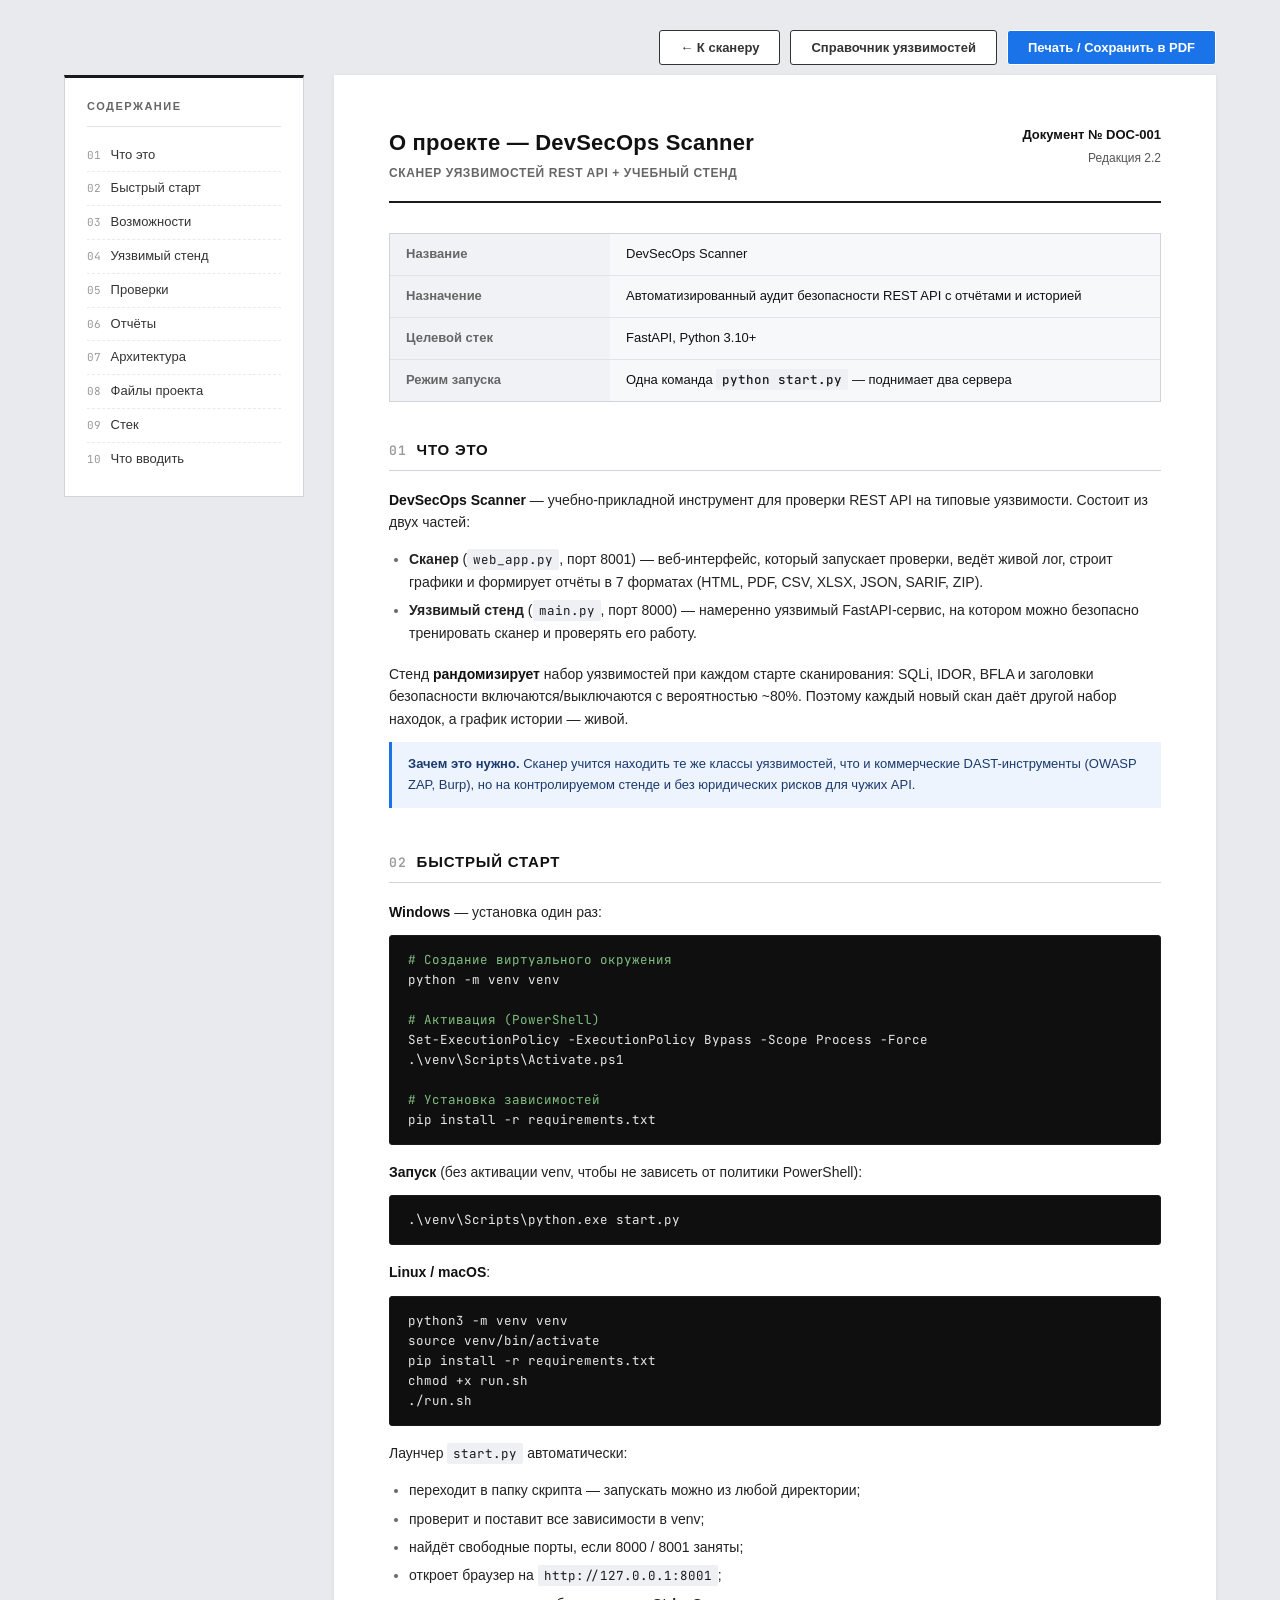
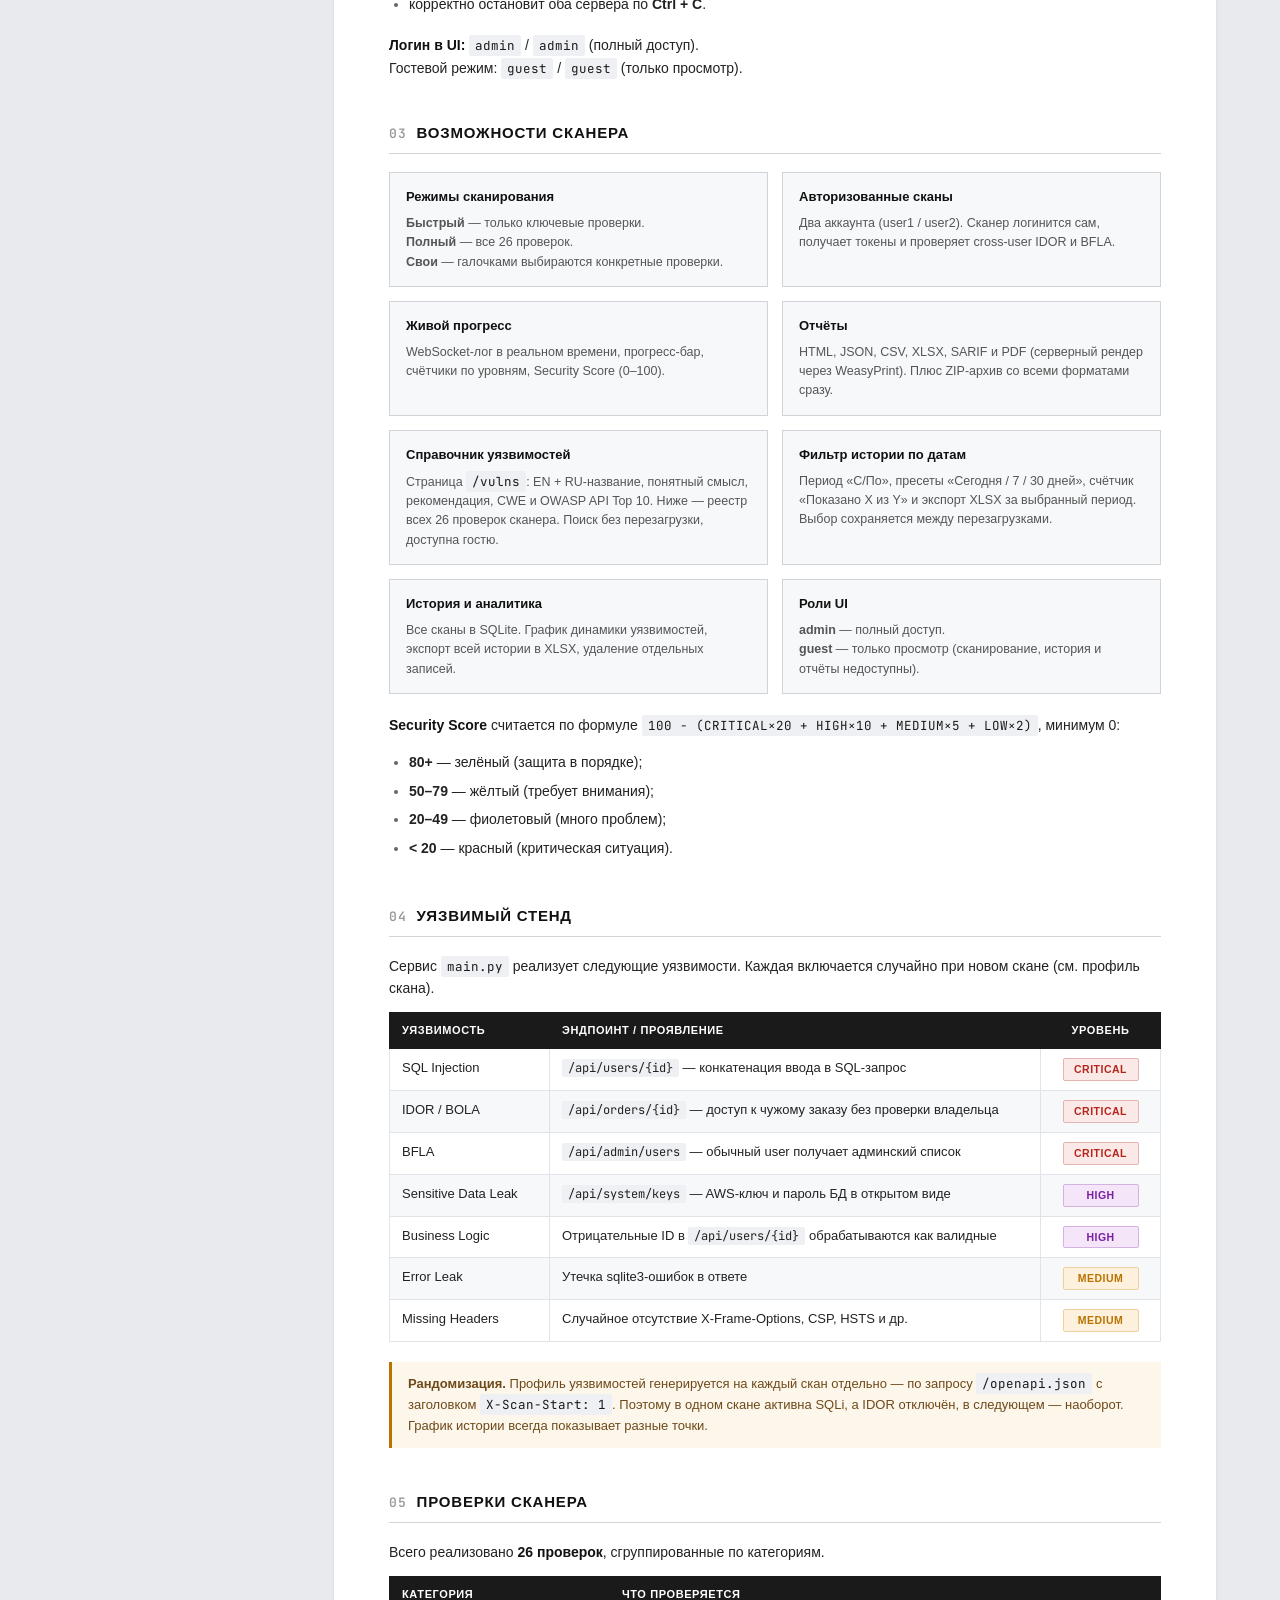
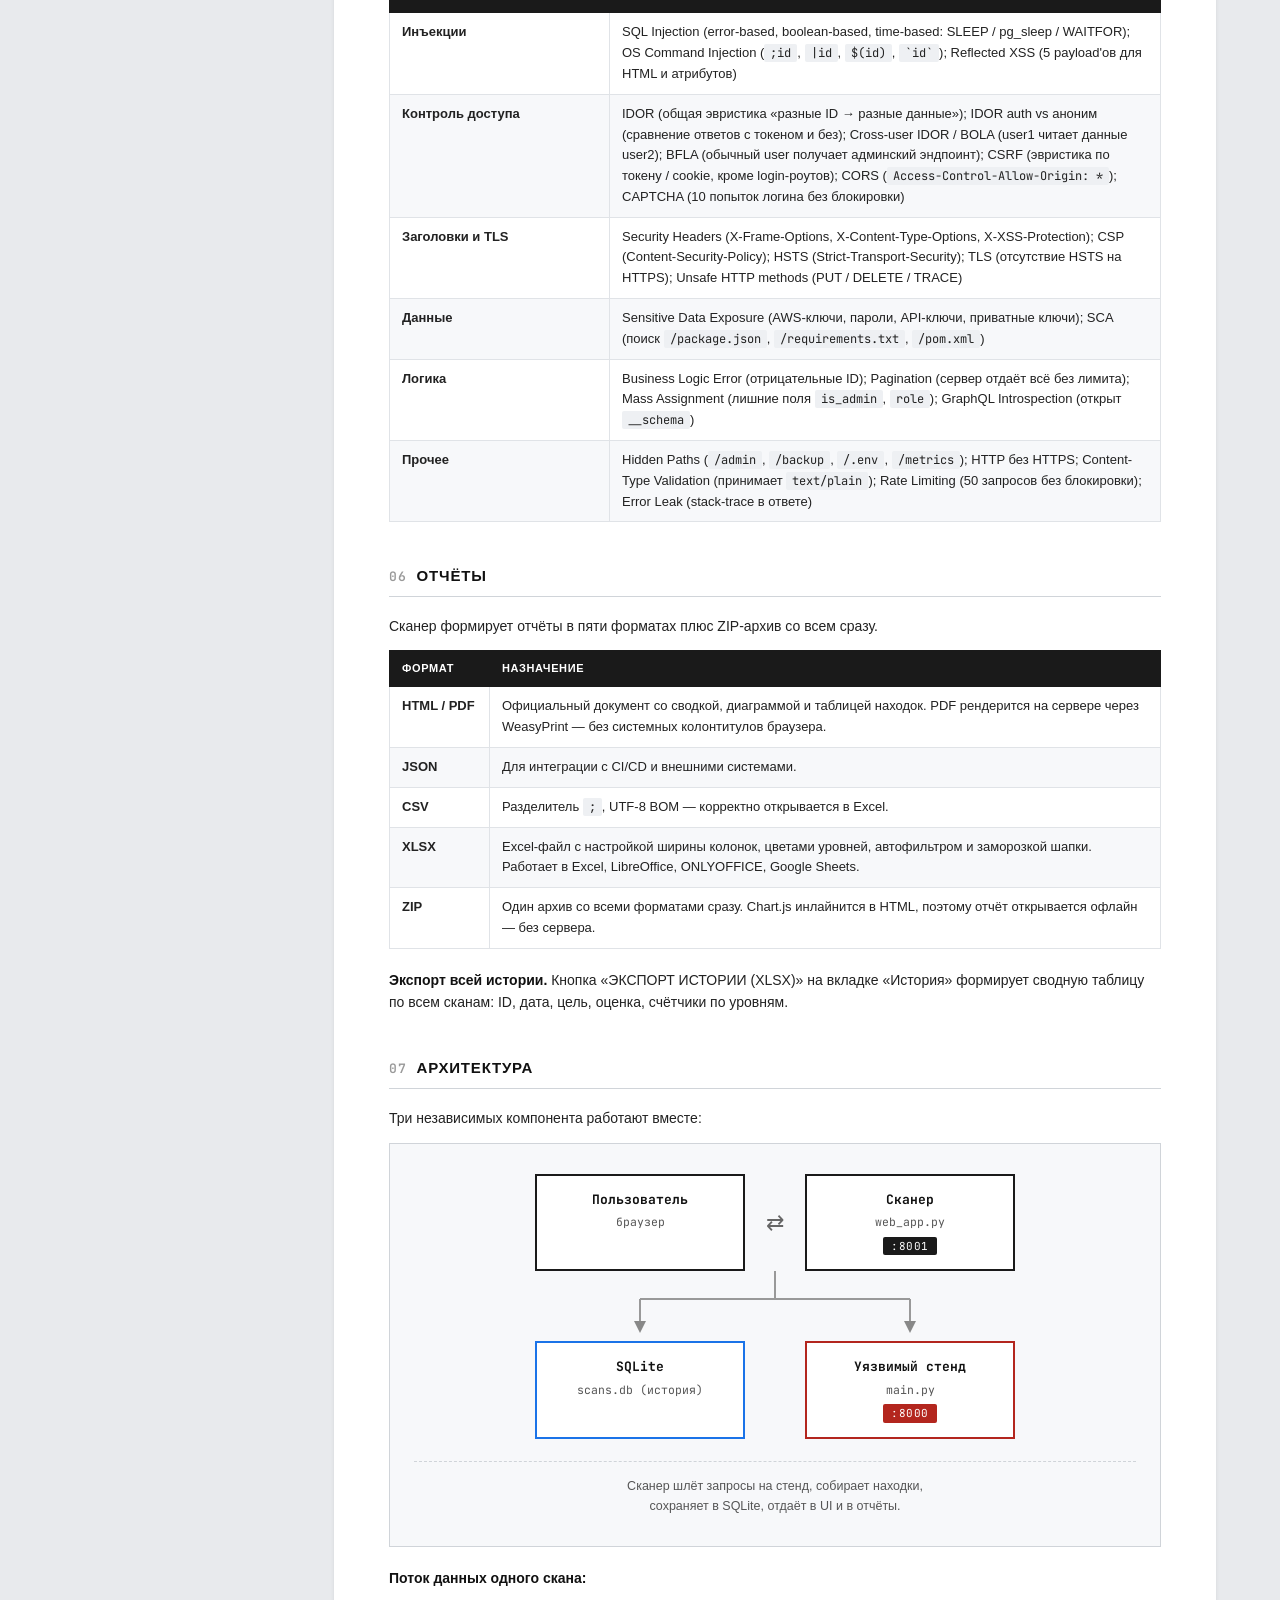
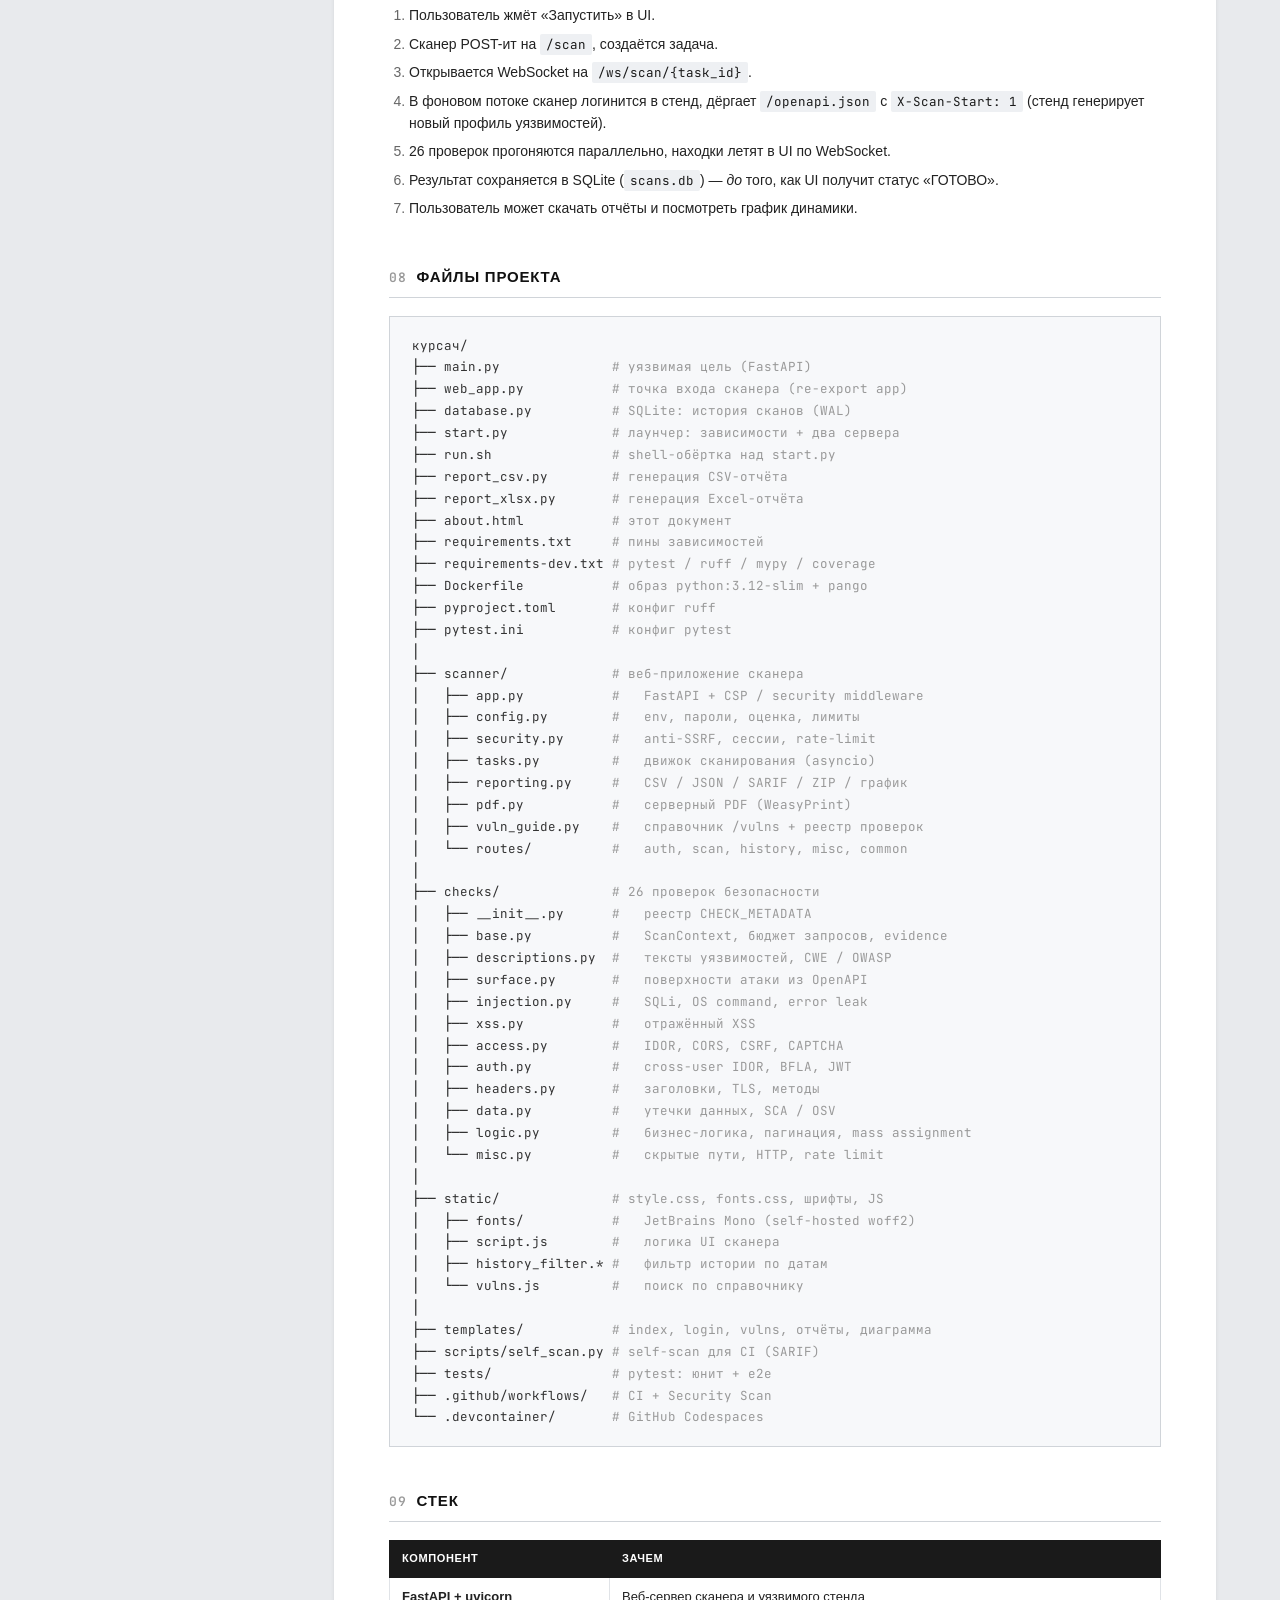
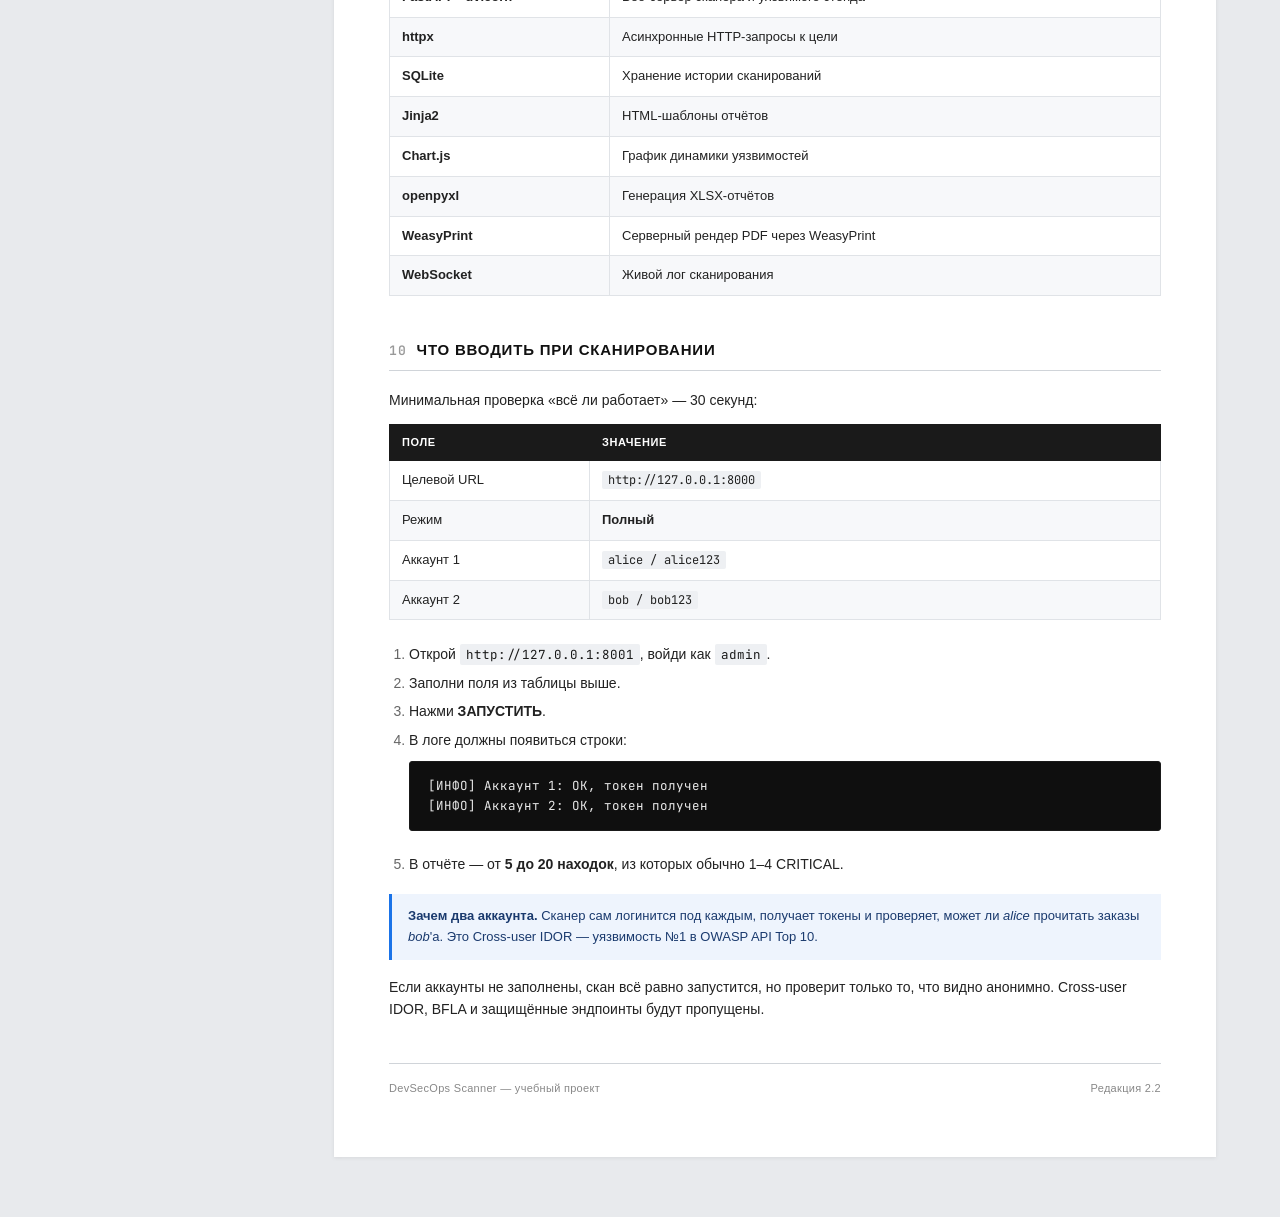
==== commit bdbb6201: "P0: self-hosted шрифты, фикс порт-коллизии, экспорт истории за период, реестр всех проверок в /vulns" ====
--- a/about.html
+++ b/about.html
@@ -544,7 +544,7 @@
             </div>
             <div class="doc-header-right">
                 <div class="doc-id">Документ № DOC-001</div>
-                <div class="doc-date">Редакция 2.1</div>
+                <div class="doc-date">Редакция 2.2</div>
             </div>
         </div>
 
@@ -578,7 +578,7 @@
             </p>
             <ul class="list">
                 <li><strong>Сканер</strong> (<code class="inline">web_app.py</code>, порт 8001) — веб-интерфейс,
-                    который запускает проверки, ведёт живой лог, строит графики и формирует отчёты в 5 форматах.</li>
+                    который запускает проверки, ведёт живой лог, строит графики и формирует отчёты в 7 форматах (HTML, PDF, CSV, XLSX, JSON, SARIF, ZIP).</li>
                 <li><strong>Уязвимый стенд</strong> (<code class="inline">main.py</code>, порт 8000) — намеренно
                     уязвимый FastAPI-сервис, на котором можно безопасно тренировать сканер и проверять его работу.</li>
             </ul>
@@ -625,7 +625,6 @@
             <ul class="list">
                 <li>переходит в папку скрипта — запускать можно из любой директории;</li>
                 <li>проверит и поставит все зависимости в venv;</li>
-                <li>скачает Chromium для Playwright <em>внутрь venv</em> (<code class="inline">venv/.playwright-browsers</code>) — в систему ничего не летит;</li>
                 <li>найдёт свободные порты, если 8000 / 8001 заняты;</li>
                 <li>откроет браузер на <code class="inline">http://127.0.0.1:8001</code>;</li>
                 <li>корректно остановит оба сервера по <strong>Ctrl + C</strong>.</li>
@@ -644,7 +643,7 @@
                     <div class="ftitle">Режимы сканирования</div>
                     <div class="fdesc">
                         <b>Быстрый</b> — только ключевые проверки.<br>
-                        <b>Полный</b> — все 24 проверки.<br>
+                        <b>Полный</b> — все 26 проверок.<br>
                         <b>Свои</b> — галочками выбираются конкретные проверки.
                     </div>
                 </div>
@@ -665,8 +664,23 @@
                 <div class="feature-card">
                     <div class="ftitle">Отчёты</div>
                     <div class="fdesc">
-                        HTML, JSON, CSV, XLSX и PDF (серверный рендер через headless Chromium).
+                        HTML, JSON, CSV, XLSX, SARIF и PDF (серверный рендер через WeasyPrint).
                         Плюс ZIP-архив со всеми форматами сразу.
+                    </div>
+                </div>
+                <div class="feature-card">
+                    <div class="ftitle">Справочник уязвимостей</div>
+                    <div class="fdesc">
+                        Страница <code class="inline">/vulns</code>: EN + RU-название, понятный смысл,
+                        рекомендация, CWE и OWASP API Top 10. Ниже — реестр всех 26 проверок сканера.
+                        Поиск без перезагрузки, доступна гостю.
+                    </div>
+                </div>
+                <div class="feature-card">
+                    <div class="ftitle">Фильтр истории по датам</div>
+                    <div class="fdesc">
+                        Период «С/По», пресеты «Сегодня / 7 / 30 дней», счётчик «Показано X из Y»
+                        и экспорт XLSX за выбранный период. Выбор сохраняется между перезагрузками.
                     </div>
                 </div>
                 <div class="feature-card">
@@ -766,7 +780,7 @@
         <section id="checks">
             <div class="section-title"><span class="num">05</span> Проверки сканера</div>
 
-            <p>Всего реализовано <strong>24 проверки</strong>, сгруппированные по категориям.</p>
+            <p>Всего реализовано <strong>26 проверок</strong>, сгруппированные по категориям.</p>
 
             <table class="data-table">
                 <thead>
@@ -850,7 +864,7 @@
                         <td><b>HTML / PDF</b></td>
                         <td>
                             Официальный документ со сводкой, диаграммой и таблицей находок.
-                            PDF рендерится на сервере через headless Chromium — без системных
+                            PDF рендерится на сервере через WeasyPrint — без системных
                             колонтитулов браузера.
                         </td>
                     </tr>
@@ -948,7 +962,7 @@
                 <li>Открывается WebSocket на <code class="inline">/ws/scan/{task_id}</code>.</li>
                 <li>В фоновом потоке сканер логинится в стенд, дёргает <code class="inline">/openapi.json</code>
                     с <code class="inline">X-Scan-Start: 1</code> (стенд генерирует новый профиль уязвимостей).</li>
-                <li>24 проверки прогоняются последовательно, находки летят в UI по WebSocket.</li>
+                <li>26 проверок прогоняются параллельно, находки летят в UI по WebSocket.</li>
                 <li>Результат сохраняется в SQLite (<code class="inline">scans.db</code>) — <em>до</em> того,
                     как UI получит статус «ГОТОВО».</li>
                 <li>Пользователь может скачать отчёты и посмотреть график динамики.</li>
@@ -960,32 +974,55 @@
             <div class="section-title"><span class="num">08</span> Файлы проекта</div>
 
             <div class="tree">курсач/
-├── main.py              <span class="cm"># уязвимый API (цель для сканирования)</span>
-├── web_app.py           <span class="cm"># веб-сервер сканера</span>
-├── database.py          <span class="cm"># SQLite: история сканов</span>
-├── start.py             <span class="cm"># лаунчер (одна команда — два сервера)</span>
-├── run.sh               <span class="cm"># shell-обёртка над start.py для Linux</span>
-├── requirements.txt     <span class="cm"># зависимости</span>
+├── main.py              <span class="cm"># уязвимая цель (FastAPI)</span>
+├── web_app.py           <span class="cm"># точка входа сканера (re-export app)</span>
+├── database.py          <span class="cm"># SQLite: история сканов (WAL)</span>
+├── start.py             <span class="cm"># лаунчер: зависимости + два сервера</span>
+├── run.sh               <span class="cm"># shell-обёртка над start.py</span>
 ├── report_csv.py        <span class="cm"># генерация CSV-отчёта</span>
 ├── report_xlsx.py       <span class="cm"># генерация Excel-отчёта</span>
 ├── about.html           <span class="cm"># этот документ</span>
+├── requirements.txt     <span class="cm"># пины зависимостей</span>
+├── requirements-dev.txt <span class="cm"># pytest / ruff / mypy / coverage</span>
+├── Dockerfile           <span class="cm"># образ python:3.12-slim + pango</span>
+├── pyproject.toml       <span class="cm"># конфиг ruff</span>
+├── pytest.ini           <span class="cm"># конфиг pytest</span>
 │
-├── checks/              <span class="cm"># модуль проверок</span>
-│   ├── __init__.py      <span class="cm">#   реестр проверок</span>
-│   ├── base.py          <span class="cm">#   обёртки httpx, ScanContext, _is_auth_endpoint</span>
-│   ├── descriptions.py  <span class="cm">#   тексты уязвимостей и рекомендации</span>
+├── scanner/             <span class="cm"># веб-приложение сканера</span>
+│   ├── app.py           <span class="cm">#   FastAPI + CSP / security middleware</span>
+│   ├── config.py        <span class="cm">#   env, пароли, оценка, лимиты</span>
+│   ├── security.py      <span class="cm">#   anti-SSRF, сессии, rate-limit</span>
+│   ├── tasks.py         <span class="cm">#   движок сканирования (asyncio)</span>
+│   ├── reporting.py     <span class="cm">#   CSV / JSON / SARIF / ZIP / график</span>
+│   ├── pdf.py           <span class="cm">#   серверный PDF (WeasyPrint)</span>
+│   ├── vuln_guide.py    <span class="cm">#   справочник /vulns + реестр проверок</span>
+│   └── routes/          <span class="cm">#   auth, scan, history, misc, common</span>
+│
+├── checks/              <span class="cm"># 26 проверок безопасности</span>
+│   ├── __init__.py      <span class="cm">#   реестр CHECK_METADATA</span>
+│   ├── base.py          <span class="cm">#   ScanContext, бюджет запросов, evidence</span>
+│   ├── descriptions.py  <span class="cm">#   тексты уязвимостей, CWE / OWASP</span>
+│   ├── surface.py       <span class="cm">#   поверхности атаки из OpenAPI</span>
 │   ├── injection.py     <span class="cm">#   SQLi, OS command, error leak</span>
 │   ├── xss.py           <span class="cm">#   отражённый XSS</span>
 │   ├── access.py        <span class="cm">#   IDOR, CORS, CSRF, CAPTCHA</span>
-│   ├── auth.py          <span class="cm">#   cross-user IDOR, BFLA</span>
-│   ├── headers.py       <span class="cm">#   security headers, TLS, методы</span>
-│   ├── data.py          <span class="cm">#   sensitive data, SCA</span>
-│   ├── logic.py         <span class="cm">#   business logic, pagination</span>
-│   └── misc.py          <span class="cm">#   hidden paths, HTTP, rate limit</span>
+│   ├── auth.py          <span class="cm">#   cross-user IDOR, BFLA, JWT</span>
+│   ├── headers.py       <span class="cm">#   заголовки, TLS, методы</span>
+│   ├── data.py          <span class="cm">#   утечки данных, SCA / OSV</span>
+│   ├── logic.py         <span class="cm">#   бизнес-логика, пагинация, mass assignment</span>
+│   └── misc.py          <span class="cm">#   скрытые пути, HTTP, rate limit</span>
 │
-├── static/              <span class="cm"># CSS, JS, Chart.js</span>
-├── templates/           <span class="cm"># Jinja2: login, index, отчёты, диаграмма</span>
-└── venv/                <span class="cm"># виртуальное окружение (не в git)</span></div>
+├── static/              <span class="cm"># style.css, fonts.css, шрифты, JS</span>
+│   ├── fonts/           <span class="cm">#   JetBrains Mono (self-hosted woff2)</span>
+│   ├── script.js        <span class="cm">#   логика UI сканера</span>
+│   ├── history_filter.* <span class="cm">#   фильтр истории по датам</span>
+│   └── vulns.js         <span class="cm">#   поиск по справочнику</span>
+│
+├── templates/           <span class="cm"># index, login, vulns, отчёты, диаграмма</span>
+├── scripts/self_scan.py <span class="cm"># self-scan для CI (SARIF)</span>
+├── tests/               <span class="cm"># pytest: юнит + e2e</span>
+├── .github/workflows/   <span class="cm"># CI + Security Scan</span>
+└── .devcontainer/       <span class="cm"># GitHub Codespaces</span></div>
         </section>
 
         <!-- ================= 09 ================= -->
@@ -1006,7 +1043,7 @@
                     <tr><td><b>Jinja2</b></td><td>HTML-шаблоны отчётов</td></tr>
                     <tr><td><b>Chart.js</b></td><td>График динамики уязвимостей</td></tr>
                     <tr><td><b>openpyxl</b></td><td>Генерация XLSX-отчётов</td></tr>
-                    <tr><td><b>Playwright</b></td><td>Серверный рендер PDF через headless Chromium</td></tr>
+                    <tr><td><b>WeasyPrint</b></td><td>Серверный рендер PDF через WeasyPrint</td></tr>
                     <tr><td><b>WebSocket</b></td><td>Живой лог сканирования</td></tr>
                 </tbody>
             </table>
@@ -1058,7 +1095,7 @@
 
         <div class="doc-footer">
             <span>DevSecOps Scanner — учебный проект</span>
-            <span>Редакция 2.1</span>
+            <span>Редакция 2.2</span>
         </div>
 
     </main>
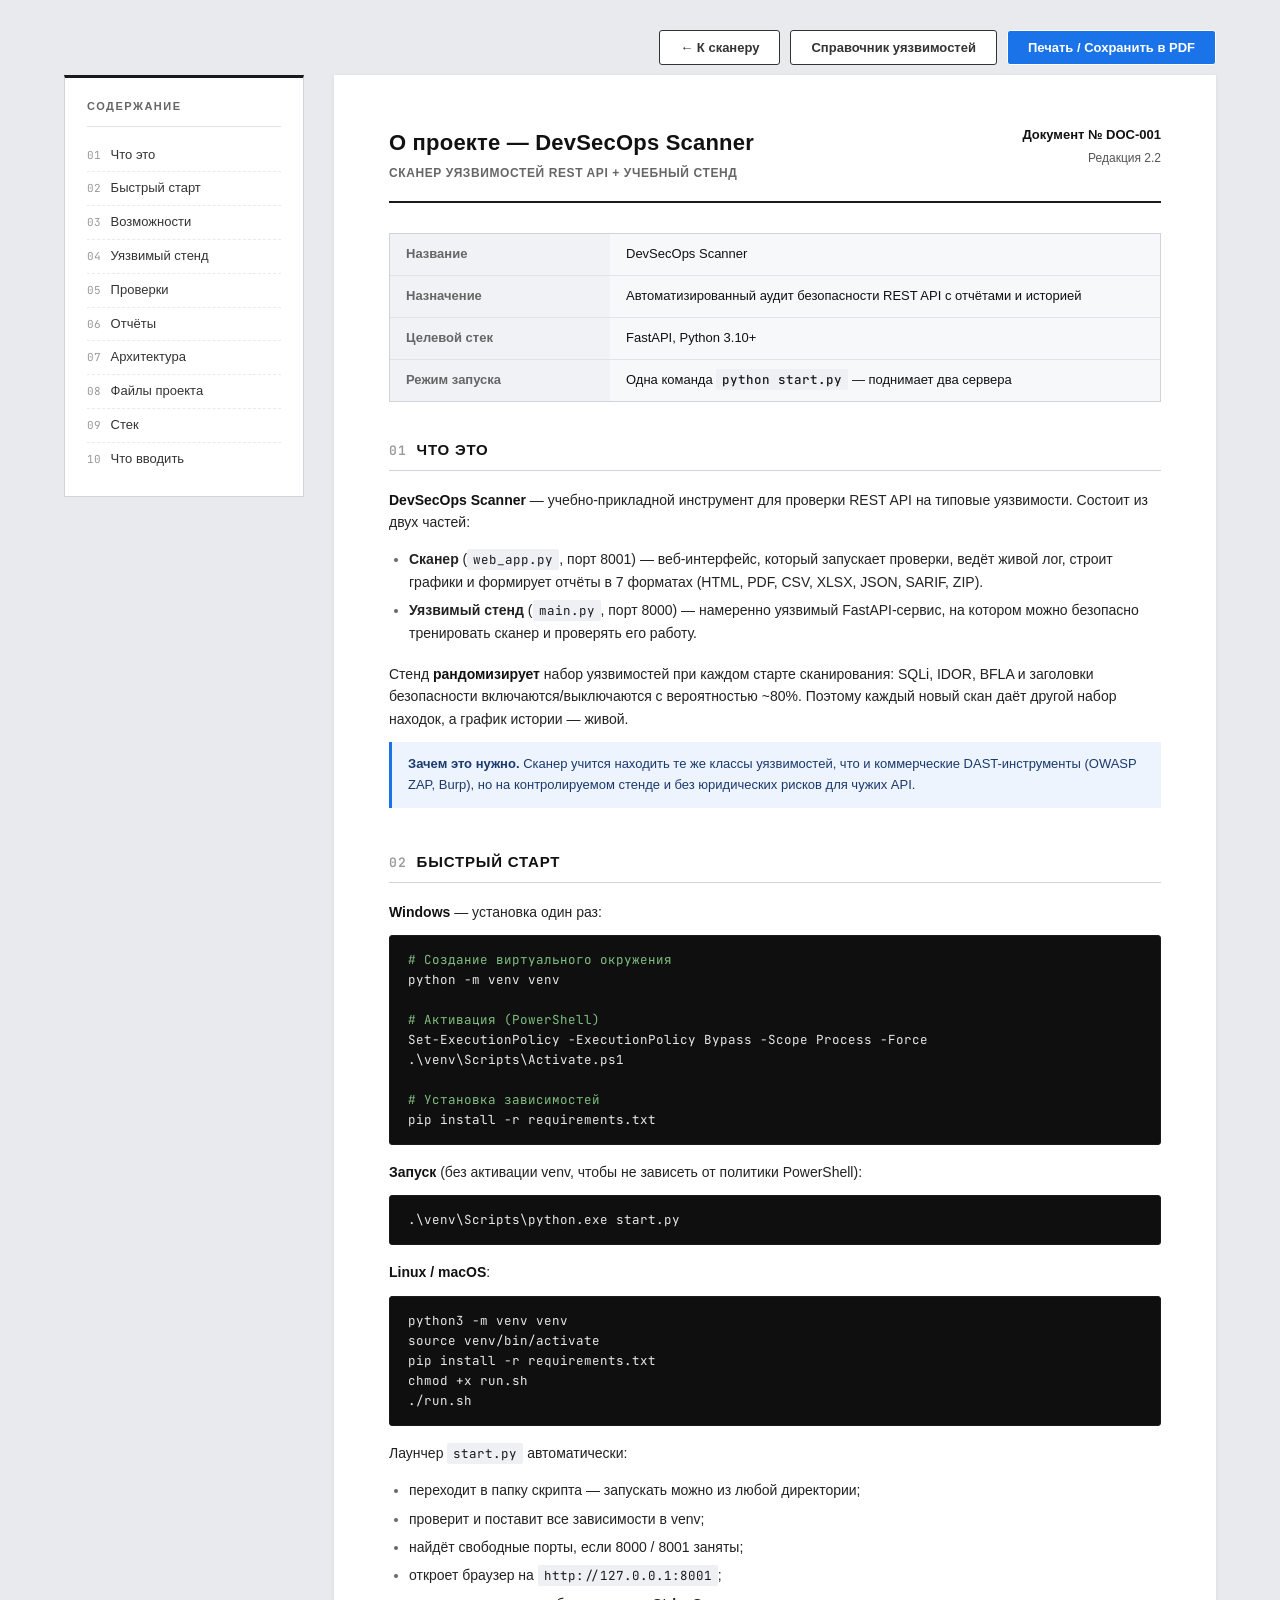
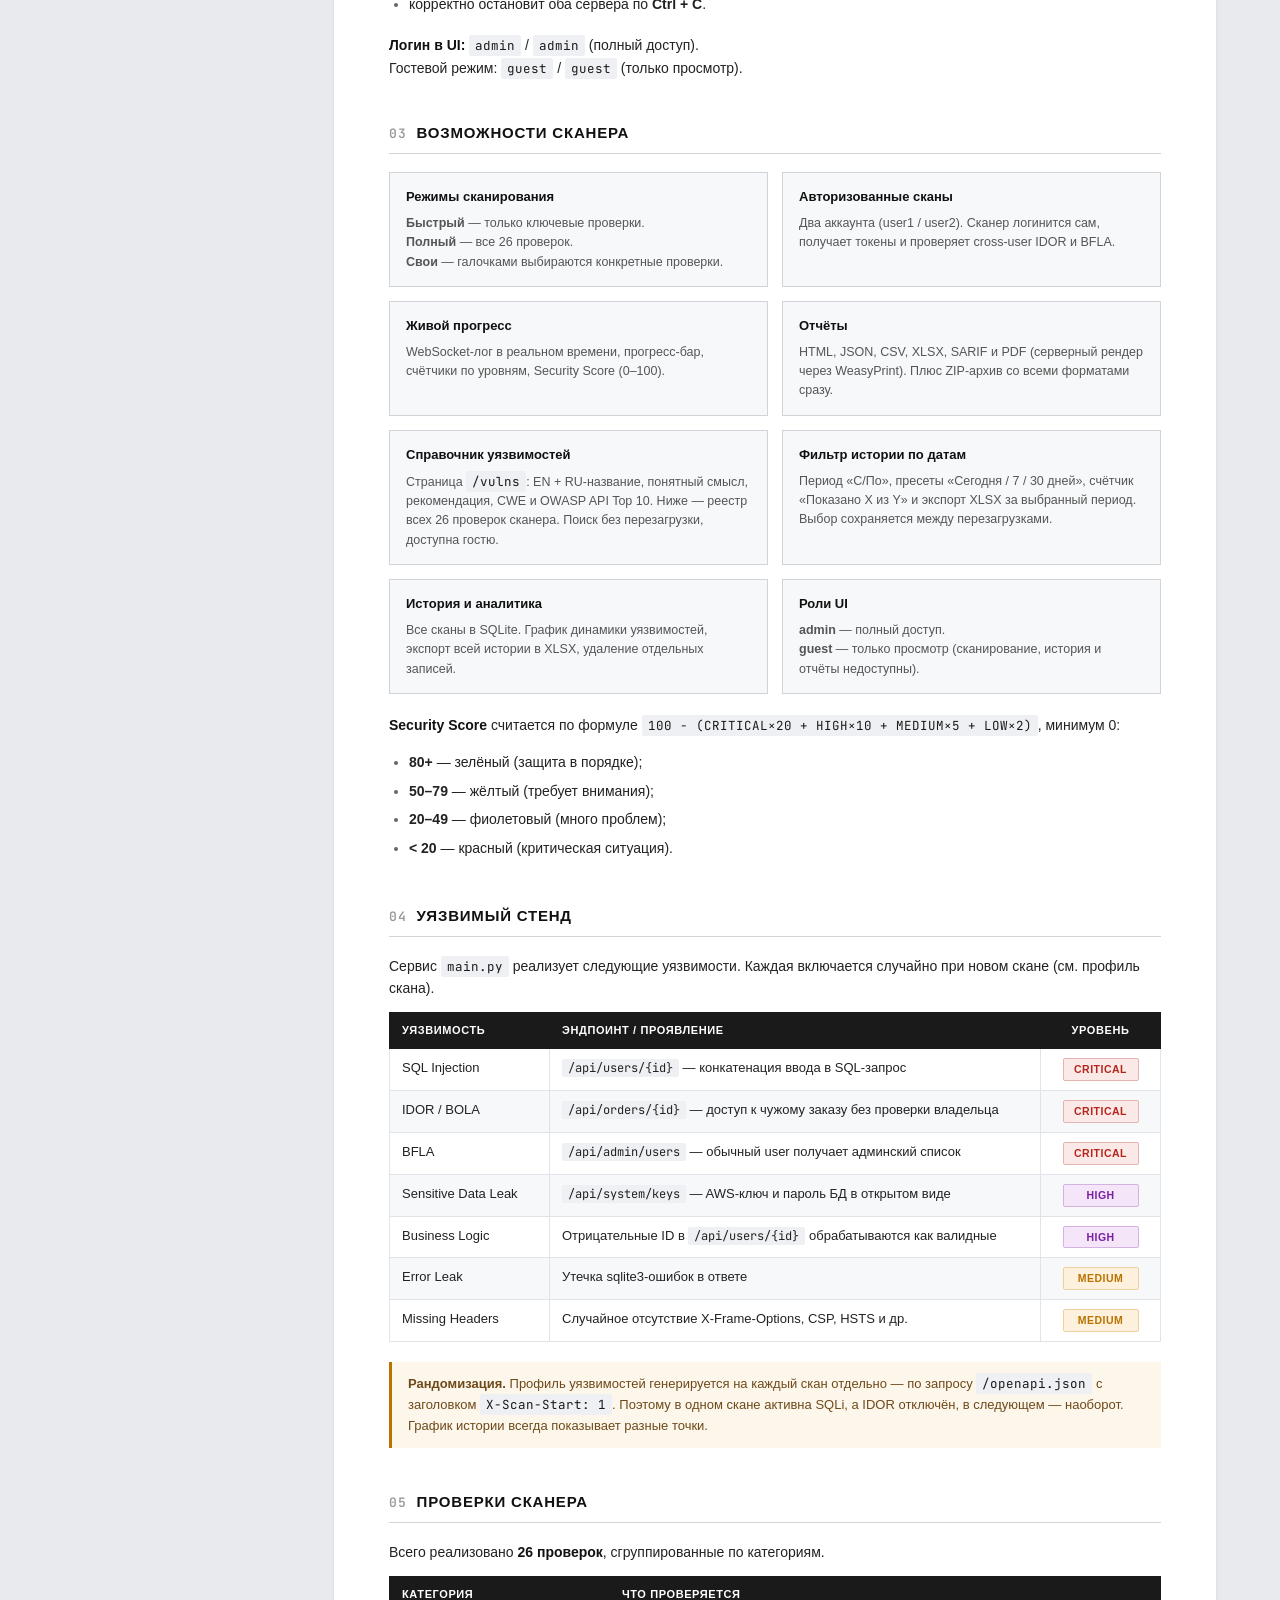
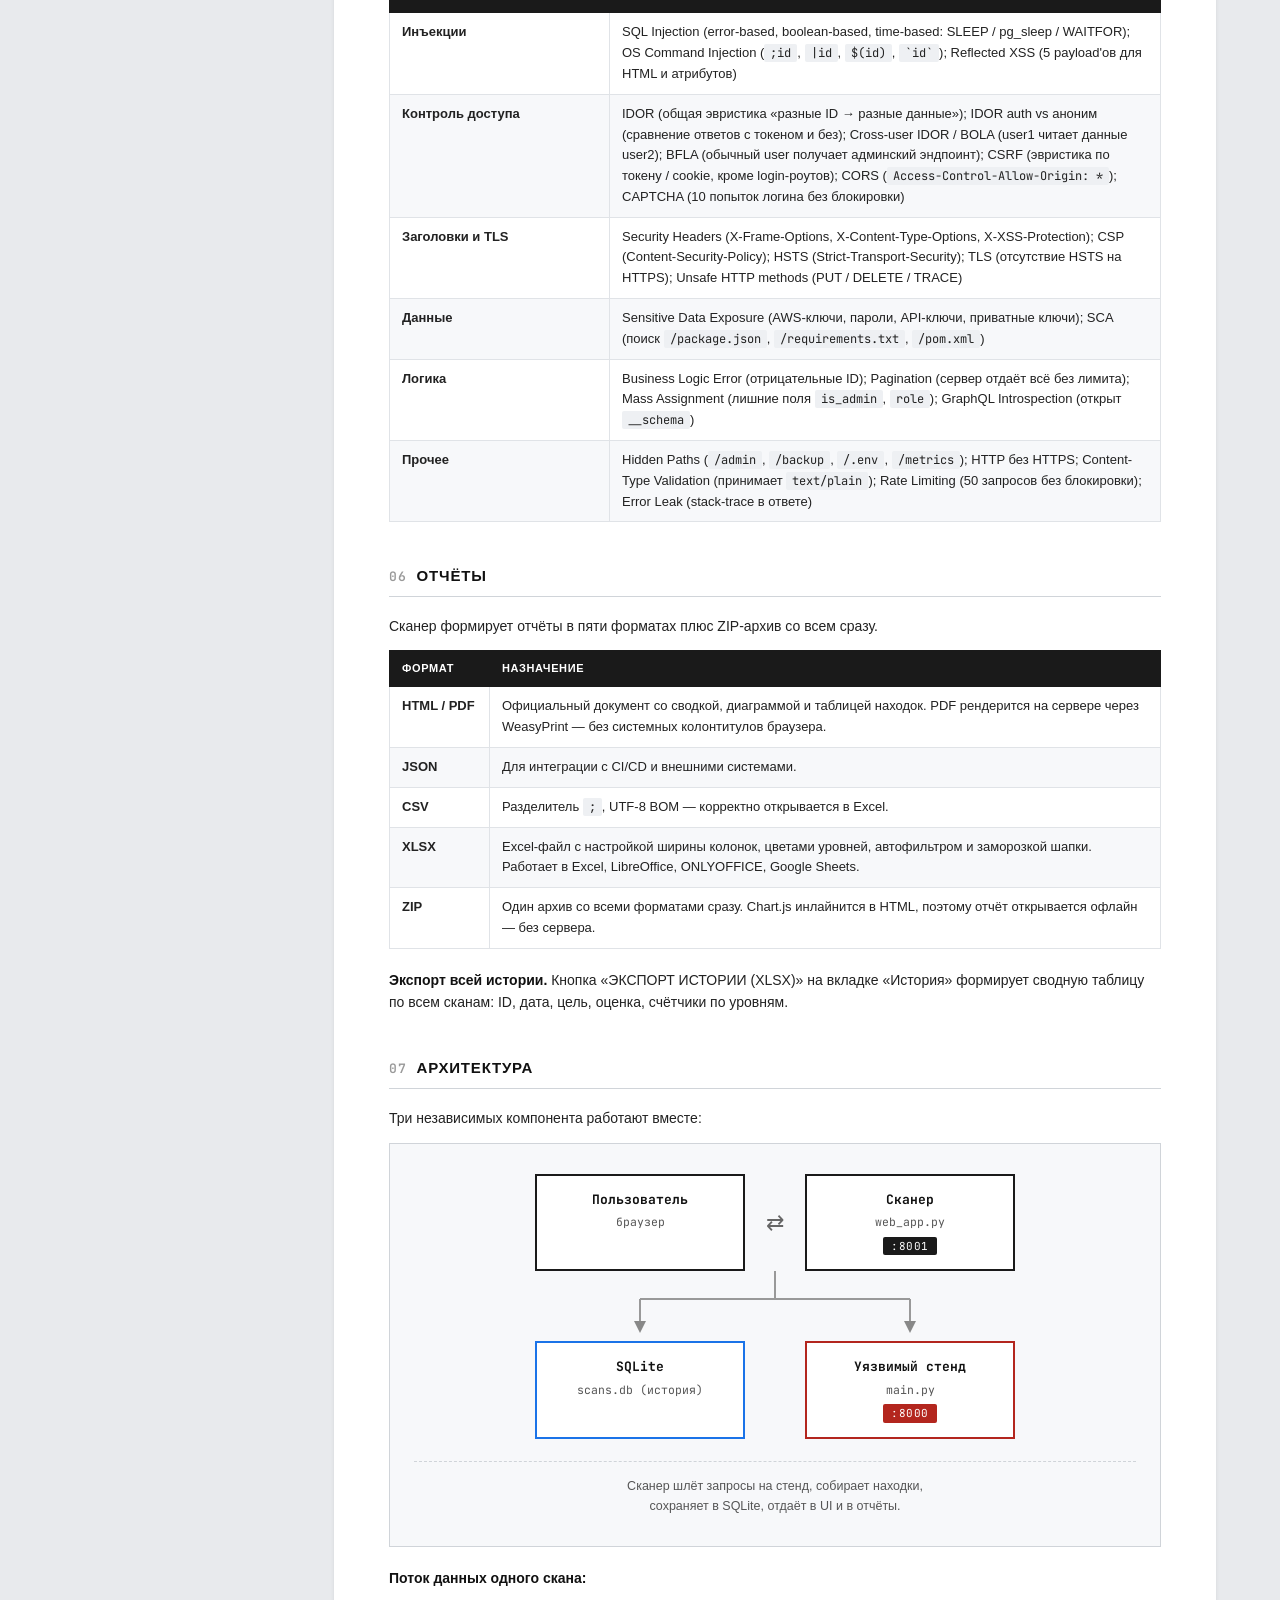
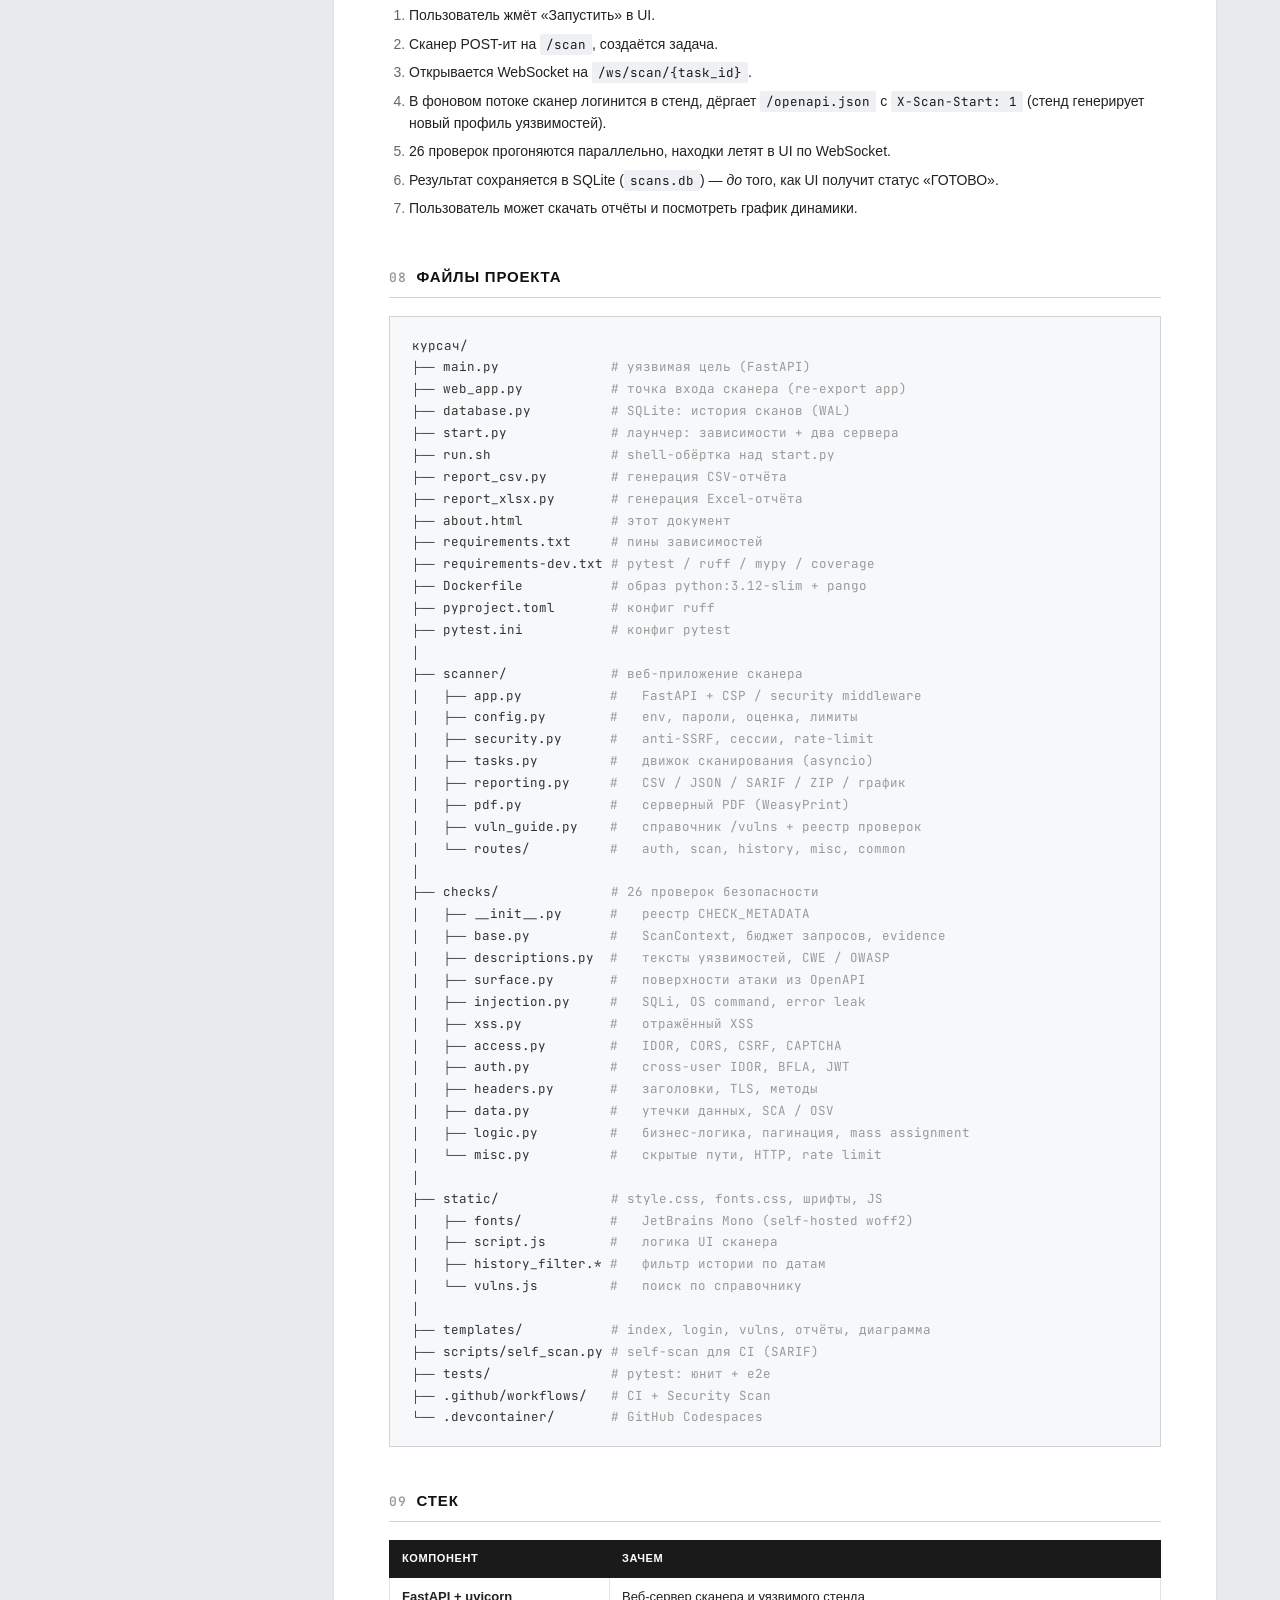
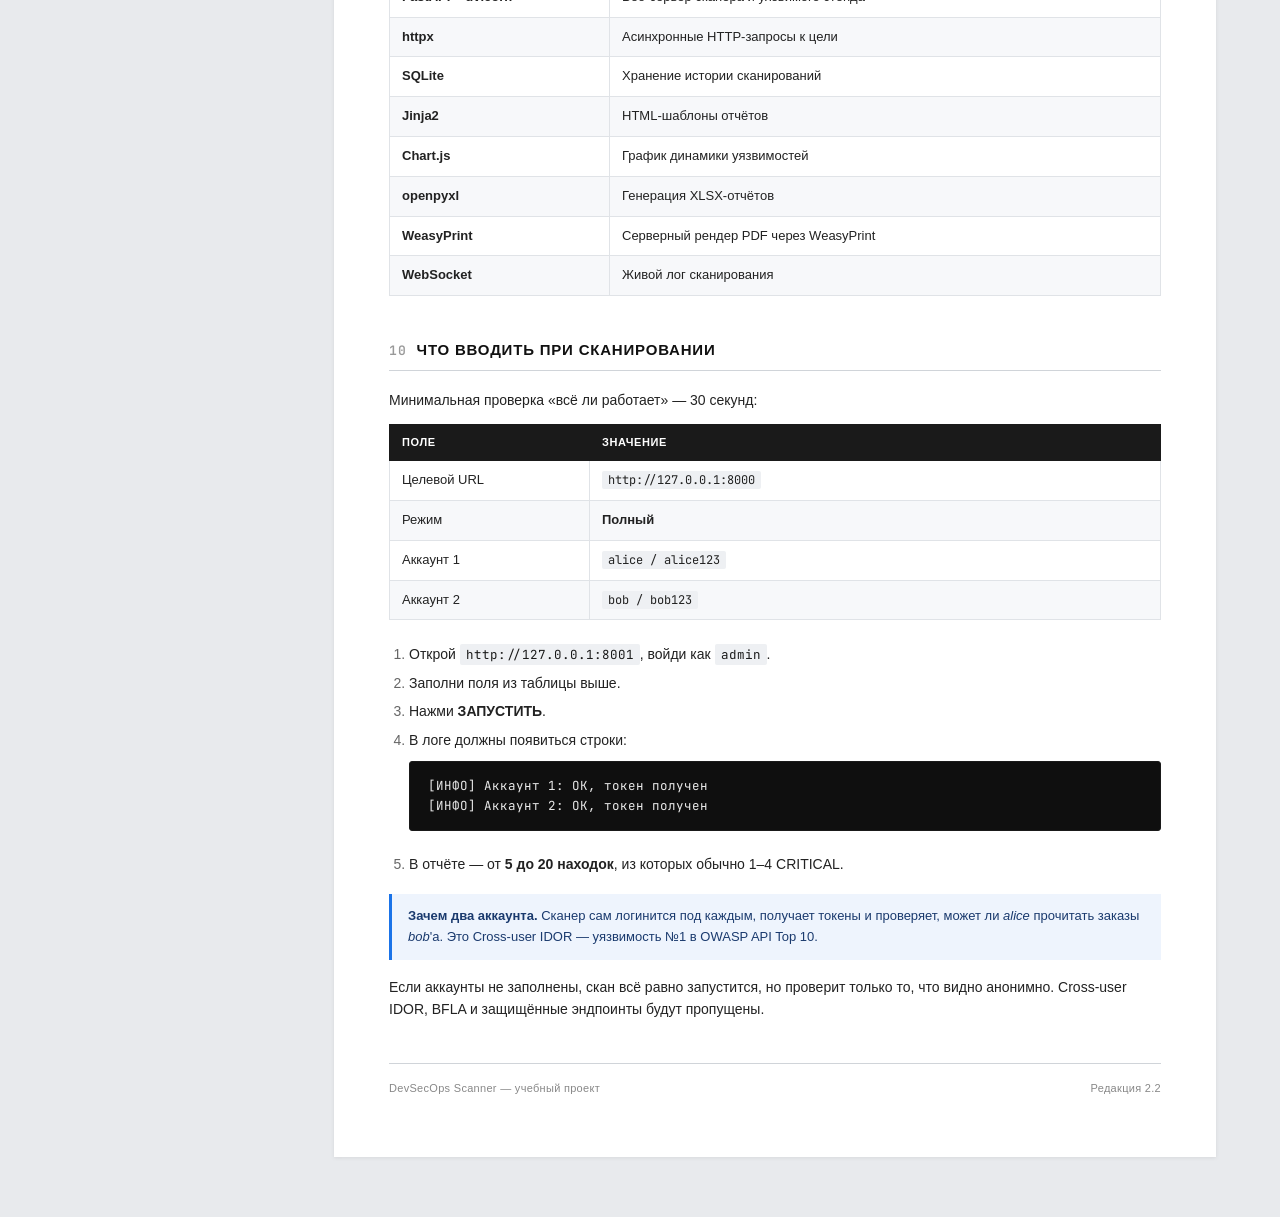
==== commit a9bab58e: "fix: self-hosted шрифты в login/chart/report_full/about (CSP не режет Google Fonts)" ====
--- a/about.html
+++ b/about.html
@@ -4,9 +4,7 @@
     <meta charset="UTF-8">
     <meta name="viewport" content="width=device-width, initial-scale=1.0">
     <title>О проекте — DevSecOps Scanner</title>
-    <link rel="preconnect" href="https://fonts.googleapis.com">
-    <link rel="preconnect" href="https://fonts.gstatic.com" crossorigin>
-    <link href="https://fonts.googleapis.com/css2?family=JetBrains+Mono:wght@400;500;700&display=swap" rel="stylesheet">
+    <link rel="stylesheet" href="/static/fonts.css">
     <style>
         * { margin: 0; padding: 0; box-sizing: border-box; }
 
@@ -510,9 +508,9 @@
 <body>
 
 <div class="toolbar">
-    <button class="btn-back" onclick="window.location.href='/'">← К сканеру</button>
-    <button class="btn-back" onclick="window.location.href='/vulns'">Справочник уязвимостей</button>
-    <button class="btn-print" onclick="window.print()">Печать / Сохранить в PDF</button>
+    <button class="btn-back" data-action="navigate" data-url="/">← К сканеру</button>
+    <button class="btn-back" data-action="navigate" data-url="/vulns">Справочник уязвимостей</button>
+    <button class="btn-print" data-action="print">Печать / Сохранить в PDF</button>
 </div>
 
 <div class="layout">
@@ -1101,5 +1099,6 @@
     </main>
 </div>
 
+<script src="/static/report.js"></script>
 </body>
 </html>
--- a/static/fonts.css
+++ b/static/fonts.css
@@ -0,0 +1,35 @@
+/* JetBrains Mono — self-hosted (variable, latin + cyrillic).
+   Шрифт лежит в /static/fonts/, поэтому строгая CSP (default-src 'self') его не режет,
+   и сайт одинаково выглядит офлайн. Подключается вместо Google Fonts CDN. */
+@font-face {
+  font-family: "JetBrains Mono";
+  font-style: normal;
+  font-weight: 100 800;
+  font-display: swap;
+  src: url("/static/fonts/jetbrains-mono-cyrillic-ext.woff2") format("woff2");
+  unicode-range: U+0460-052F, U+1C80-1C8A, U+20B4, U+2DE0-2DFF, U+A640-A69F, U+FE2E-FE2F;
+}
+@font-face {
+  font-family: "JetBrains Mono";
+  font-style: normal;
+  font-weight: 100 800;
+  font-display: swap;
+  src: url("/static/fonts/jetbrains-mono-cyrillic.woff2") format("woff2");
+  unicode-range: U+0301, U+0400-045F, U+0490-0491, U+04B0-04B1, U+2116;
+}
+@font-face {
+  font-family: "JetBrains Mono";
+  font-style: normal;
+  font-weight: 100 800;
+  font-display: swap;
+  src: url("/static/fonts/jetbrains-mono-latin-ext.woff2") format("woff2");
+  unicode-range: U+0100-02BA, U+02BD-02C5, U+02C7-02CC, U+02CE-02D7, U+02DD-02FF, U+0304, U+0308, U+0329, U+1D00-1DBF, U+1E00-1E9F, U+1EF2-1EFF, U+2020, U+20A0-20AB, U+20AD-20C4, U+2113, U+2C60-2C7F, U+A720-A7FF;
+}
+@font-face {
+  font-family: "JetBrains Mono";
+  font-style: normal;
+  font-weight: 100 800;
+  font-display: swap;
+  src: url("/static/fonts/jetbrains-mono-latin.woff2") format("woff2");
+  unicode-range: U+0000-00FF, U+0131, U+0152-0153, U+02BB-02BC, U+02C6, U+02DA, U+02DC, U+0304, U+0308, U+0329, U+2000-206F, U+20AC, U+2122, U+2191, U+2193, U+2212, U+2215, U+FEFF, U+FFFD;
+}
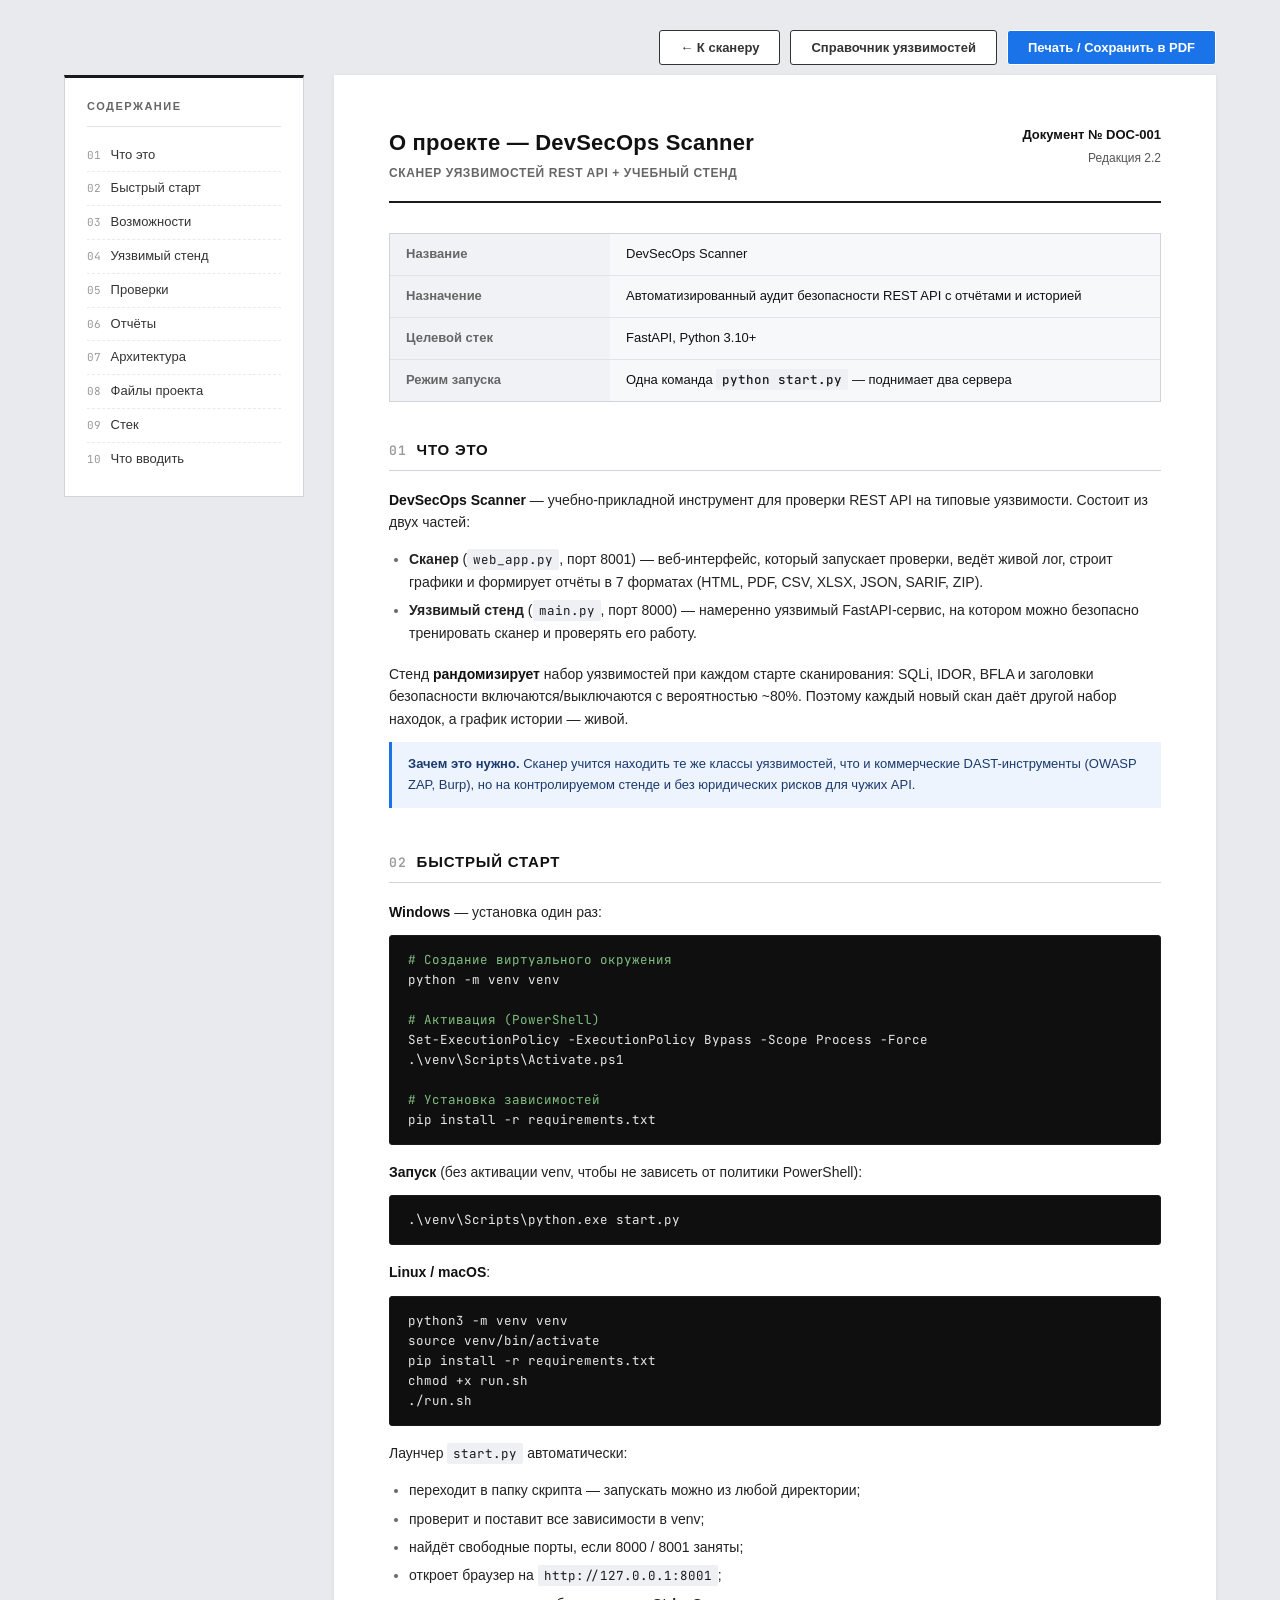
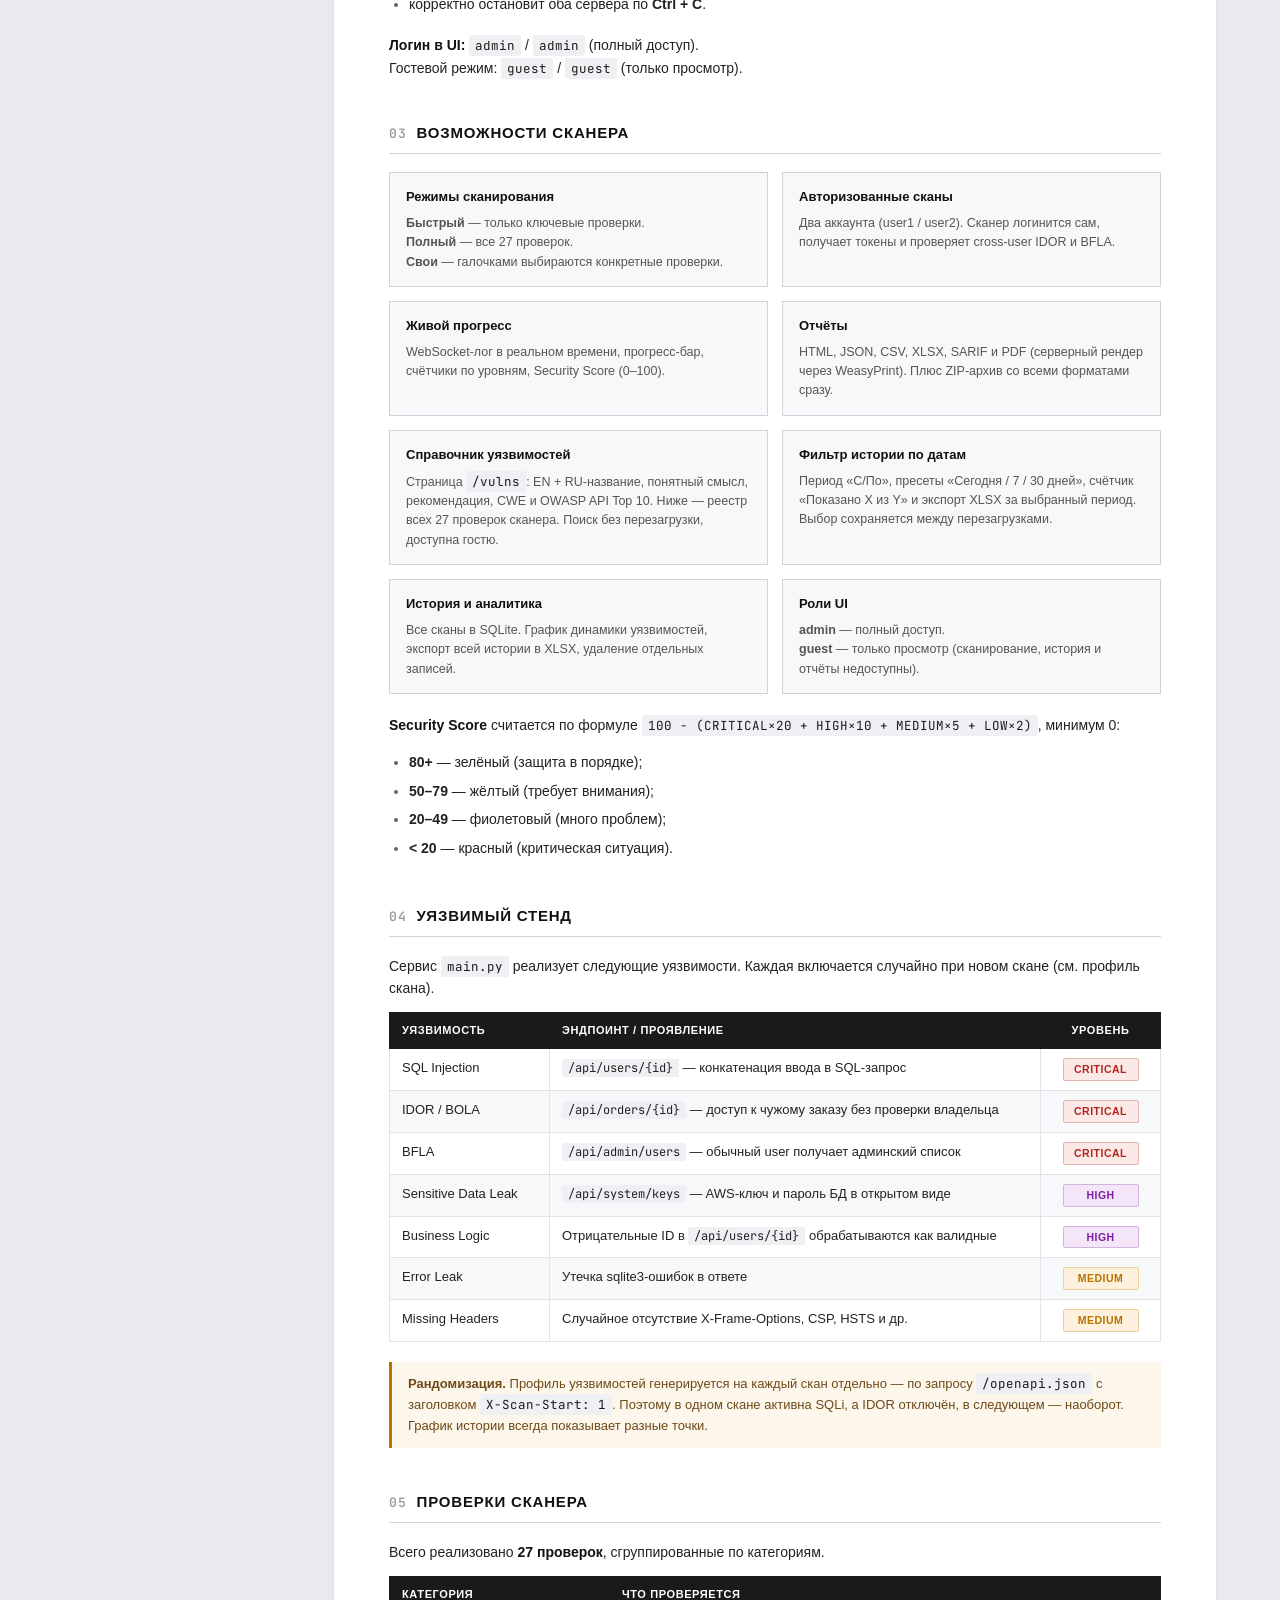
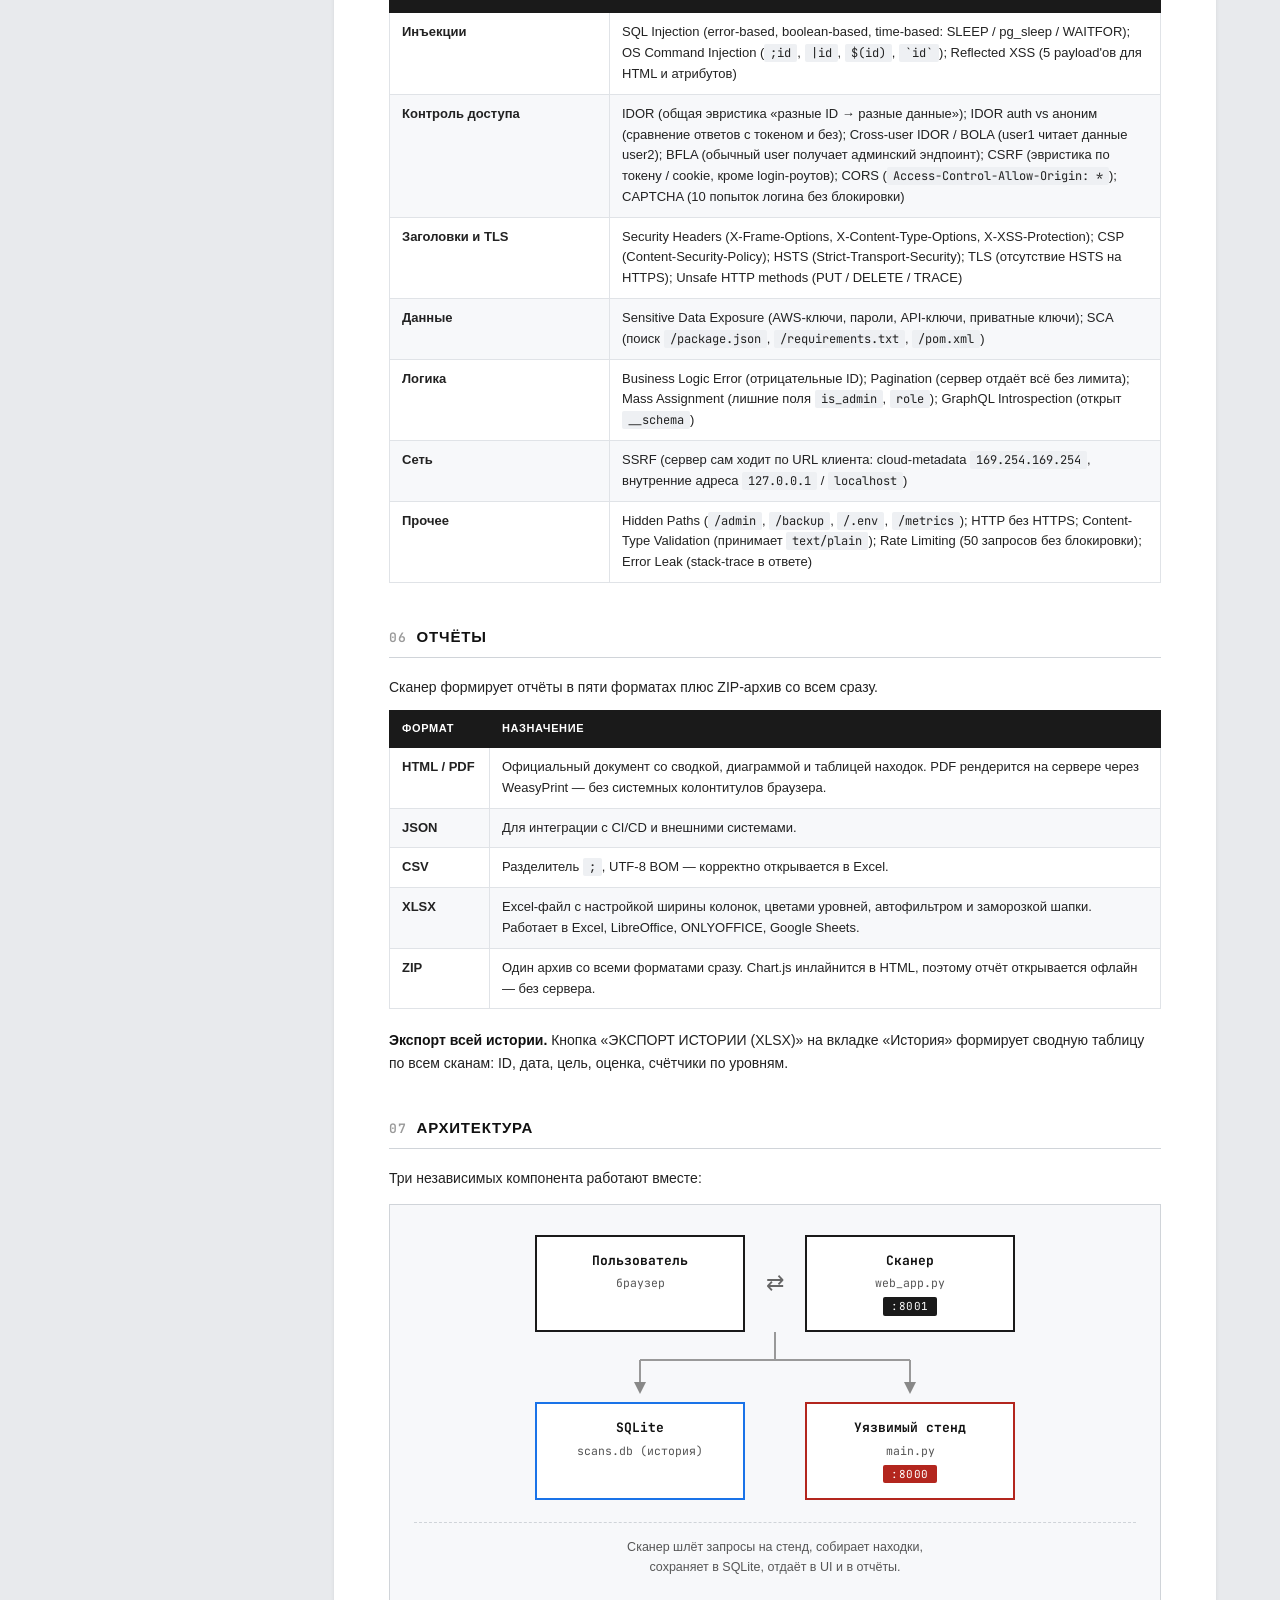
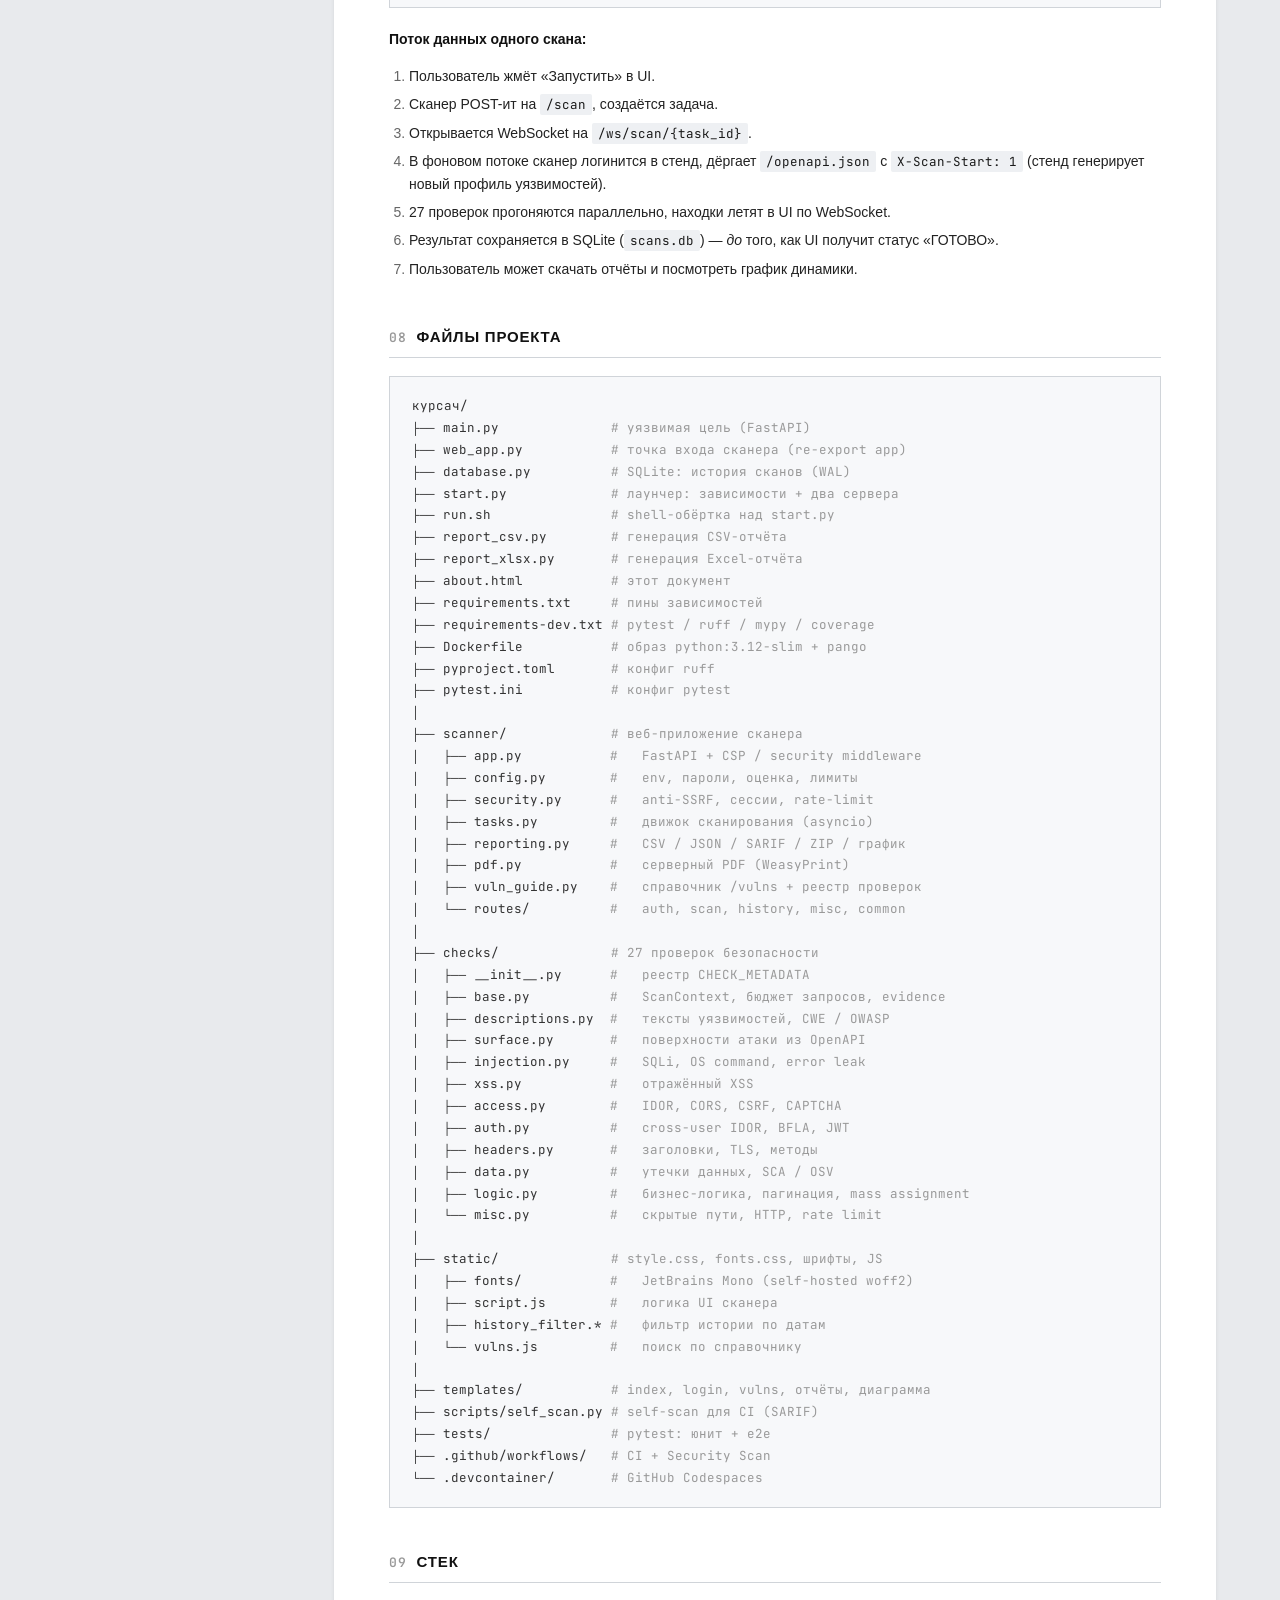
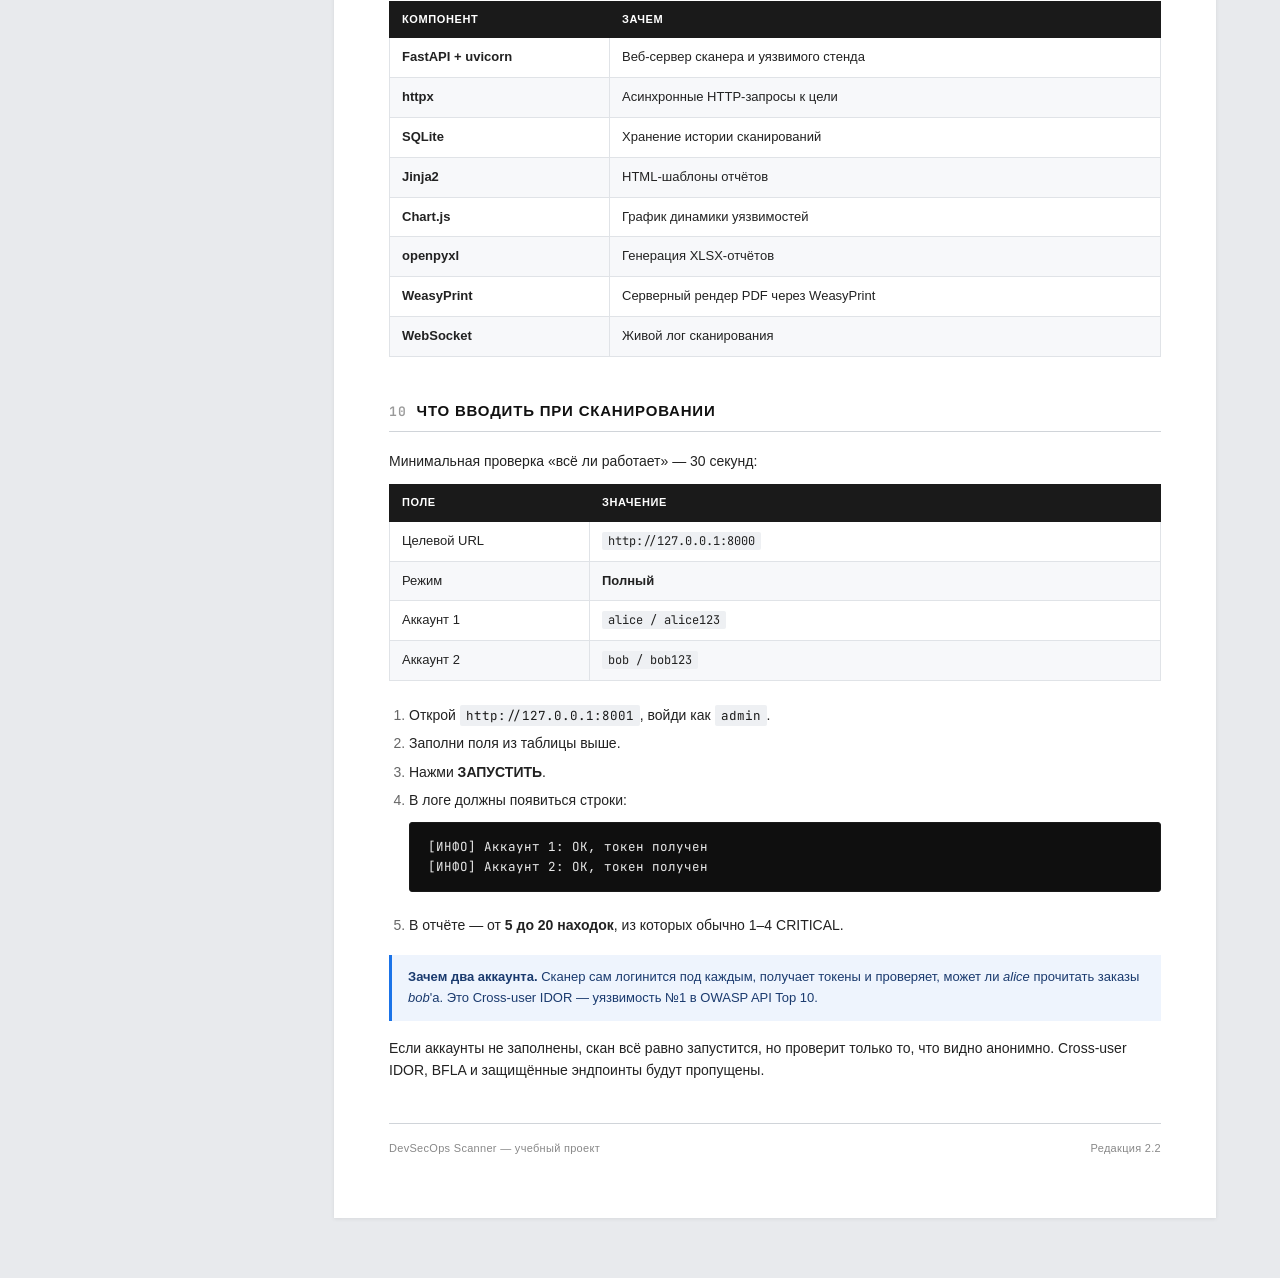
==== commit 45dd591e: "UX: wording ⚡/авторизация, отступы легенды, подсветка карточки, ДЕЙСТВИЯ по центру; docs 27 проверок" ====
--- a/about.html
+++ b/about.html
@@ -641,7 +641,7 @@
                     <div class="ftitle">Режимы сканирования</div>
                     <div class="fdesc">
                         <b>Быстрый</b> — только ключевые проверки.<br>
-                        <b>Полный</b> — все 26 проверок.<br>
+                        <b>Полный</b> — все 27 проверок.<br>
                         <b>Свои</b> — галочками выбираются конкретные проверки.
                     </div>
                 </div>
@@ -670,7 +670,7 @@
                     <div class="ftitle">Справочник уязвимостей</div>
                     <div class="fdesc">
                         Страница <code class="inline">/vulns</code>: EN + RU-название, понятный смысл,
-                        рекомендация, CWE и OWASP API Top 10. Ниже — реестр всех 26 проверок сканера.
+                        рекомендация, CWE и OWASP API Top 10. Ниже — реестр всех 27 проверок сканера.
                         Поиск без перезагрузки, доступна гостю.
                     </div>
                 </div>
@@ -778,7 +778,7 @@
         <section id="checks">
             <div class="section-title"><span class="num">05</span> Проверки сканера</div>
 
-            <p>Всего реализовано <strong>26 проверок</strong>, сгруппированные по категориям.</p>
+            <p>Всего реализовано <strong>27 проверок</strong>, сгруппированные по категориям.</p>
 
             <table class="data-table">
                 <thead>
@@ -830,6 +830,13 @@
                             Pagination (сервер отдаёт всё без лимита);
                             Mass Assignment (лишние поля <code>is_admin</code>, <code>role</code>);
                             GraphQL Introspection (открыт <code>__schema</code>)
+                        </td>
+                    </tr>
+                    <tr>
+                        <td><b>Сеть</b></td>
+                        <td>
+                            SSRF (сервер сам ходит по URL клиента: cloud-metadata <code>169.254.169.254</code>,
+                            внутренние адреса <code>127.0.0.1</code> / <code>localhost</code>)
                         </td>
                     </tr>
                     <tr>
@@ -960,7 +967,7 @@
                 <li>Открывается WebSocket на <code class="inline">/ws/scan/{task_id}</code>.</li>
                 <li>В фоновом потоке сканер логинится в стенд, дёргает <code class="inline">/openapi.json</code>
                     с <code class="inline">X-Scan-Start: 1</code> (стенд генерирует новый профиль уязвимостей).</li>
-                <li>26 проверок прогоняются параллельно, находки летят в UI по WebSocket.</li>
+                <li>27 проверок прогоняются параллельно, находки летят в UI по WebSocket.</li>
                 <li>Результат сохраняется в SQLite (<code class="inline">scans.db</code>) — <em>до</em> того,
                     как UI получит статус «ГОТОВО».</li>
                 <li>Пользователь может скачать отчёты и посмотреть график динамики.</li>
@@ -996,7 +1003,7 @@
 │   ├── vuln_guide.py    <span class="cm">#   справочник /vulns + реестр проверок</span>
 │   └── routes/          <span class="cm">#   auth, scan, history, misc, common</span>
 │
-├── checks/              <span class="cm"># 26 проверок безопасности</span>
+├── checks/              <span class="cm"># 27 проверок безопасности</span>
 │   ├── __init__.py      <span class="cm">#   реестр CHECK_METADATA</span>
 │   ├── base.py          <span class="cm">#   ScanContext, бюджет запросов, evidence</span>
 │   ├── descriptions.py  <span class="cm">#   тексты уязвимостей, CWE / OWASP</span>
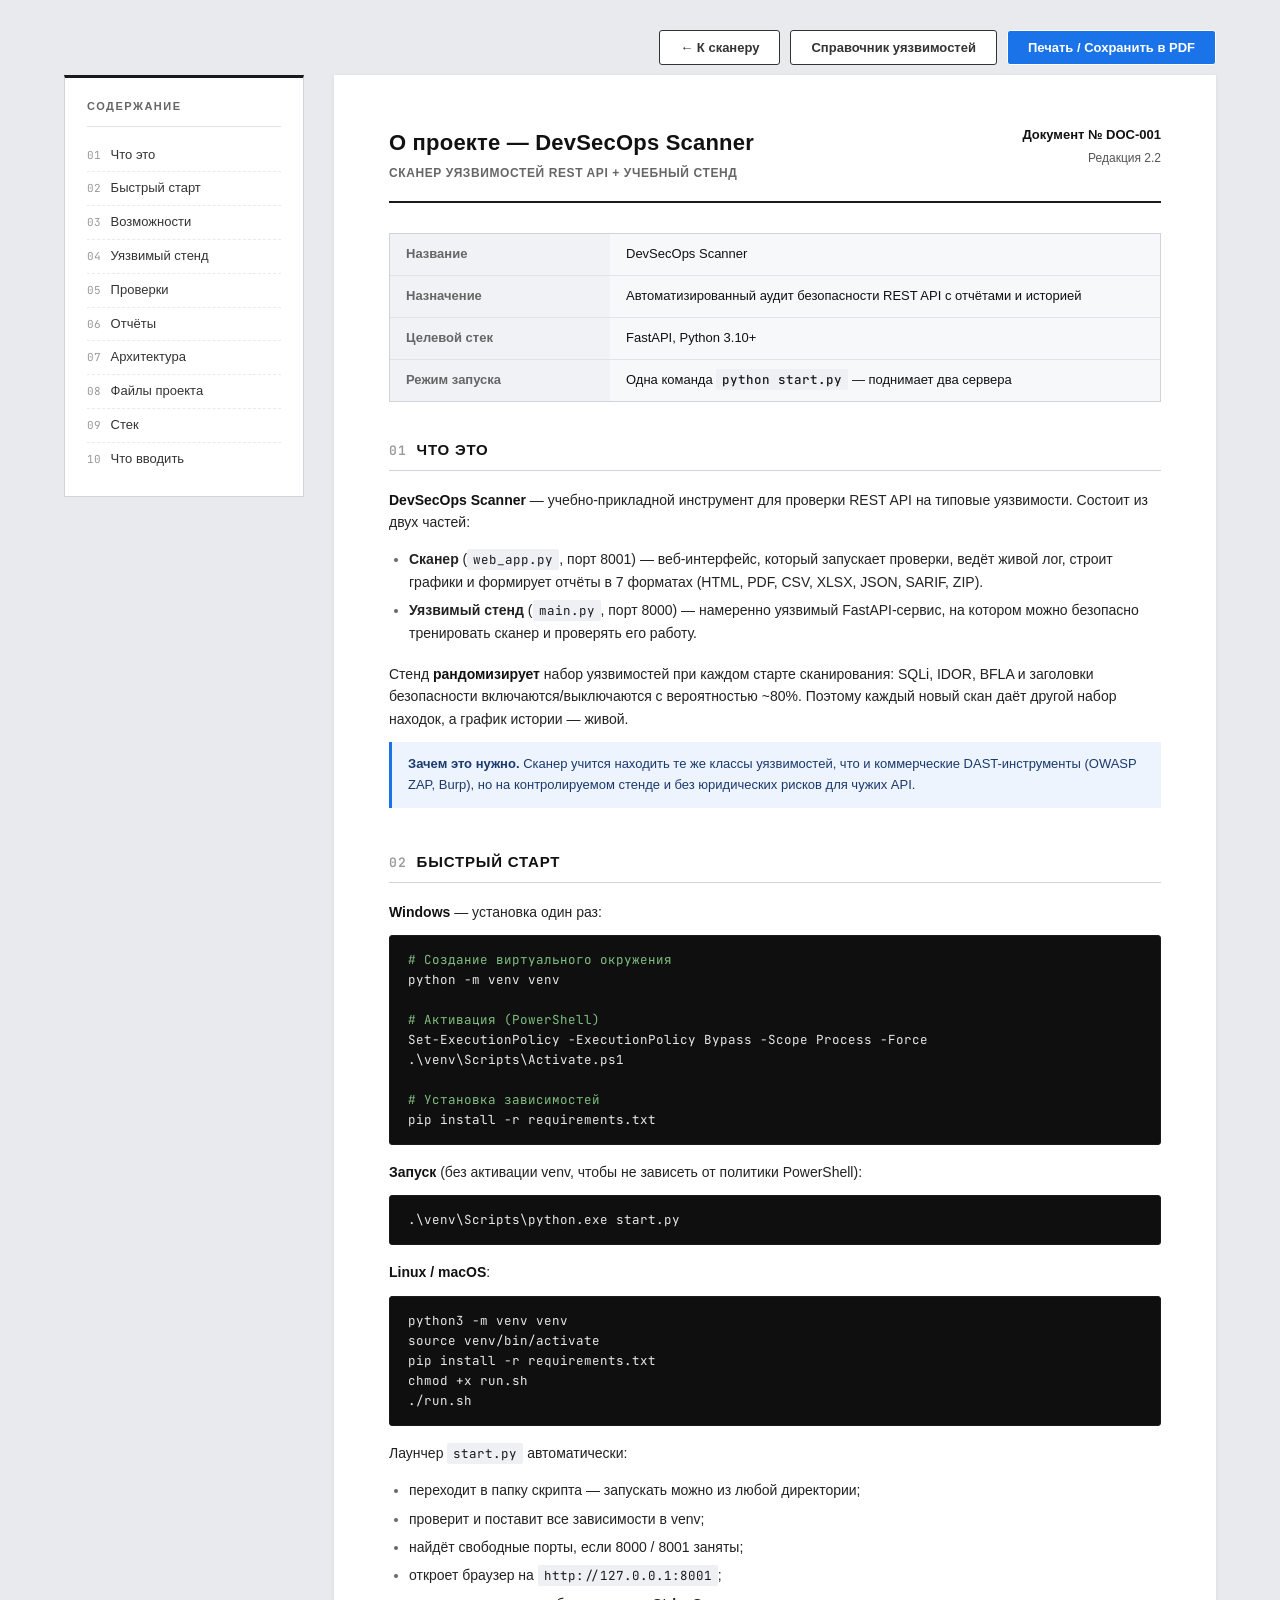
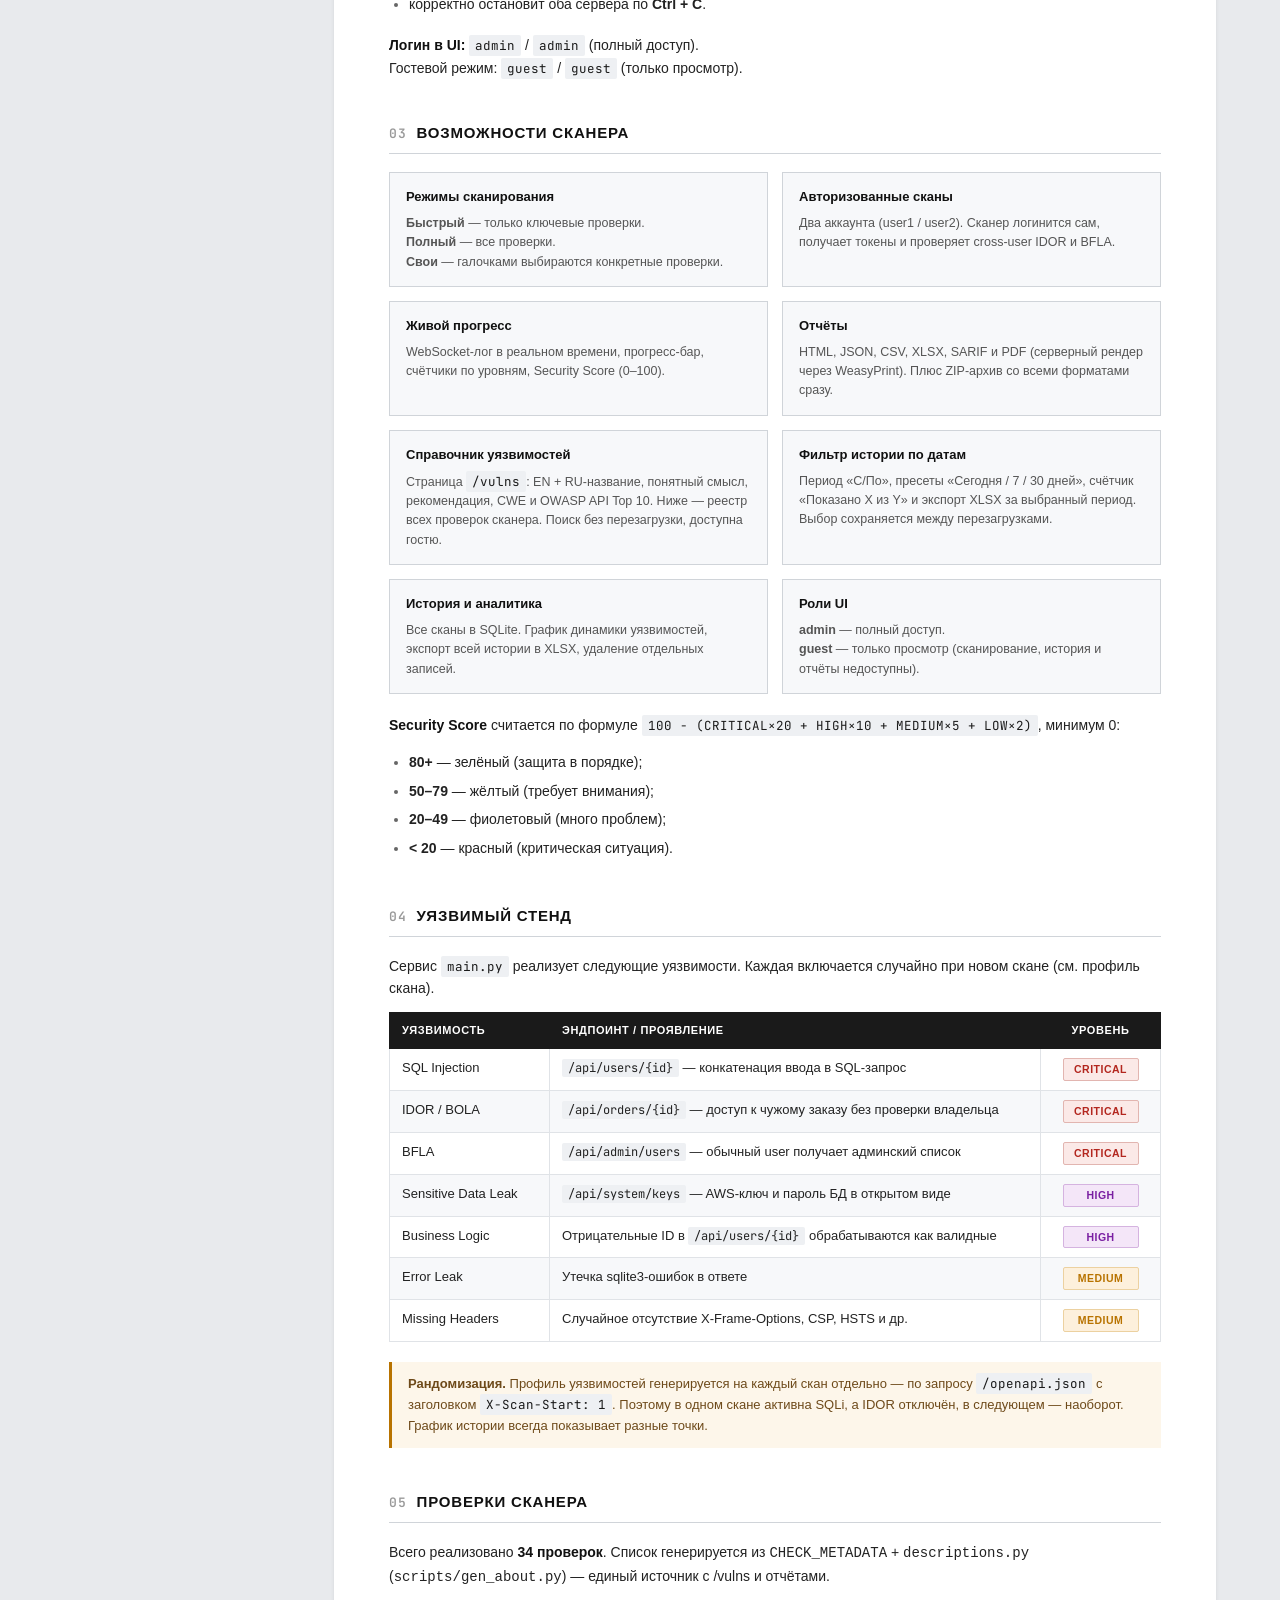
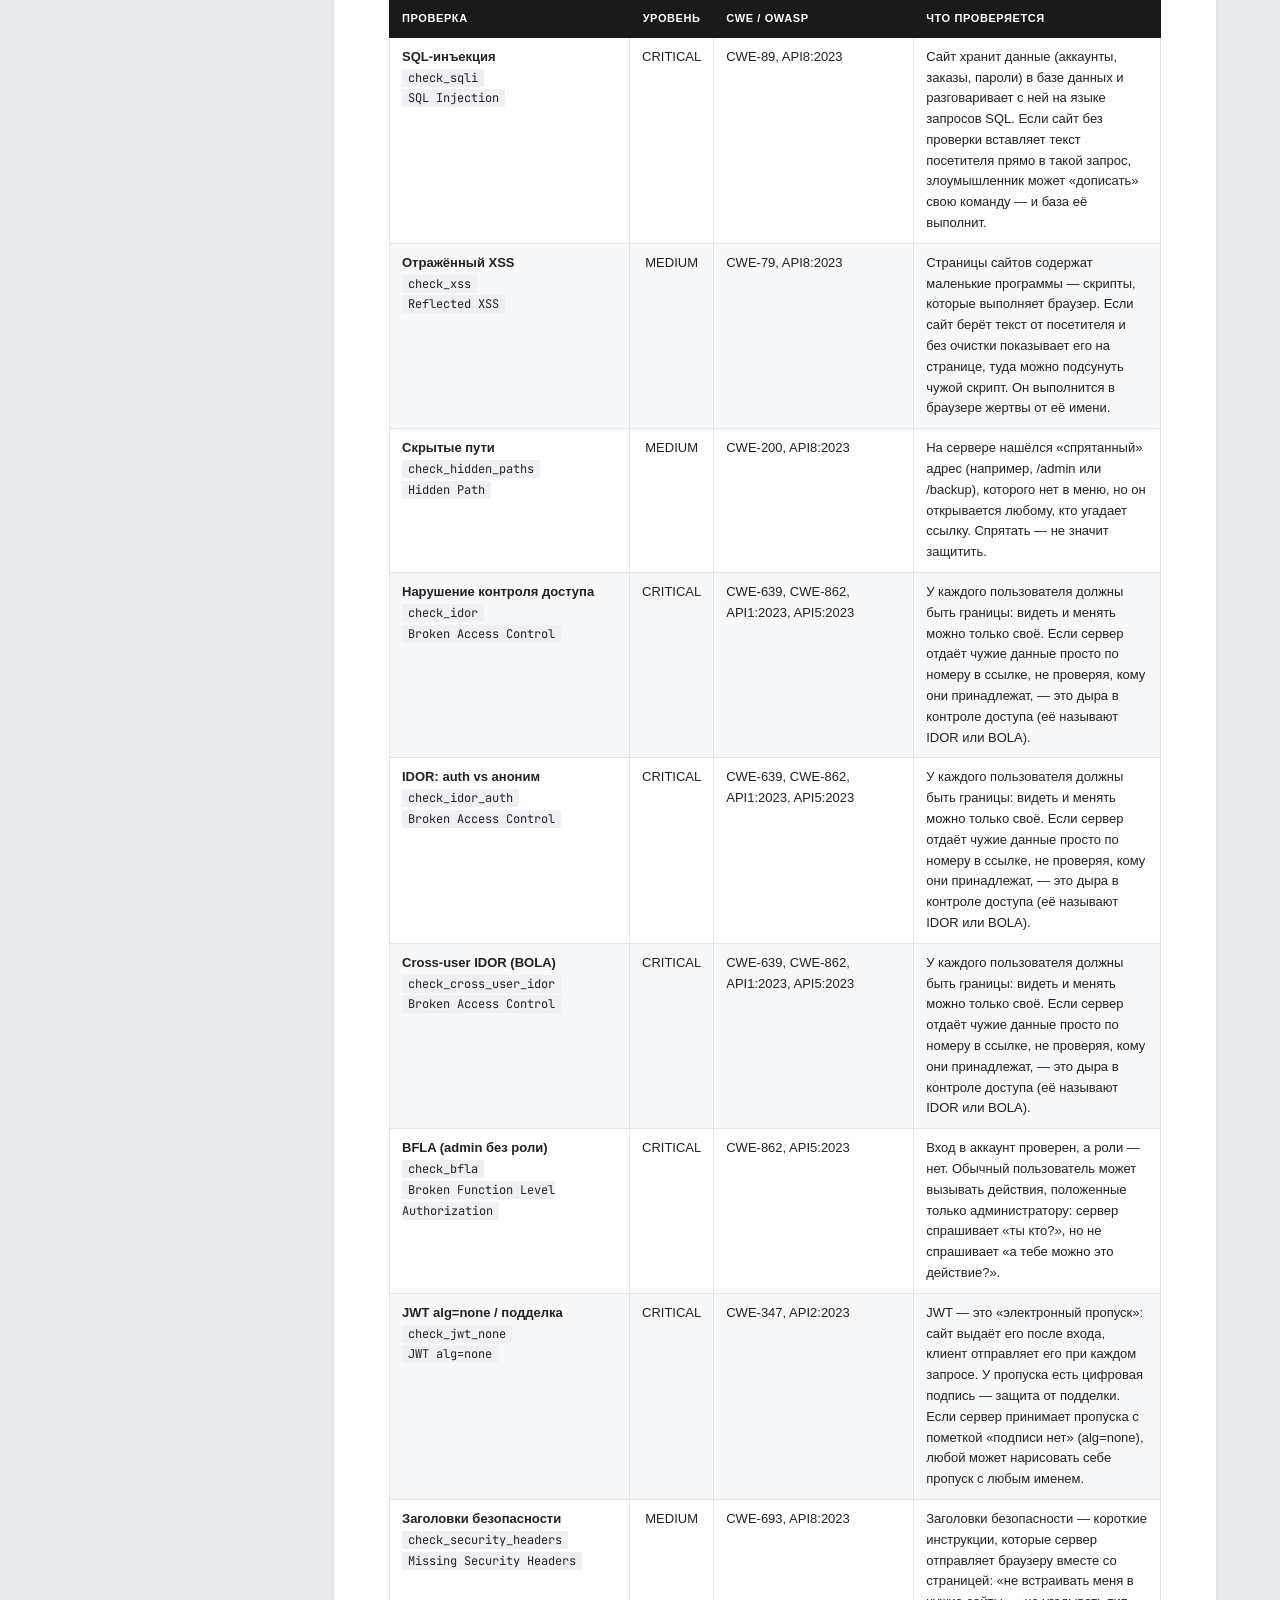
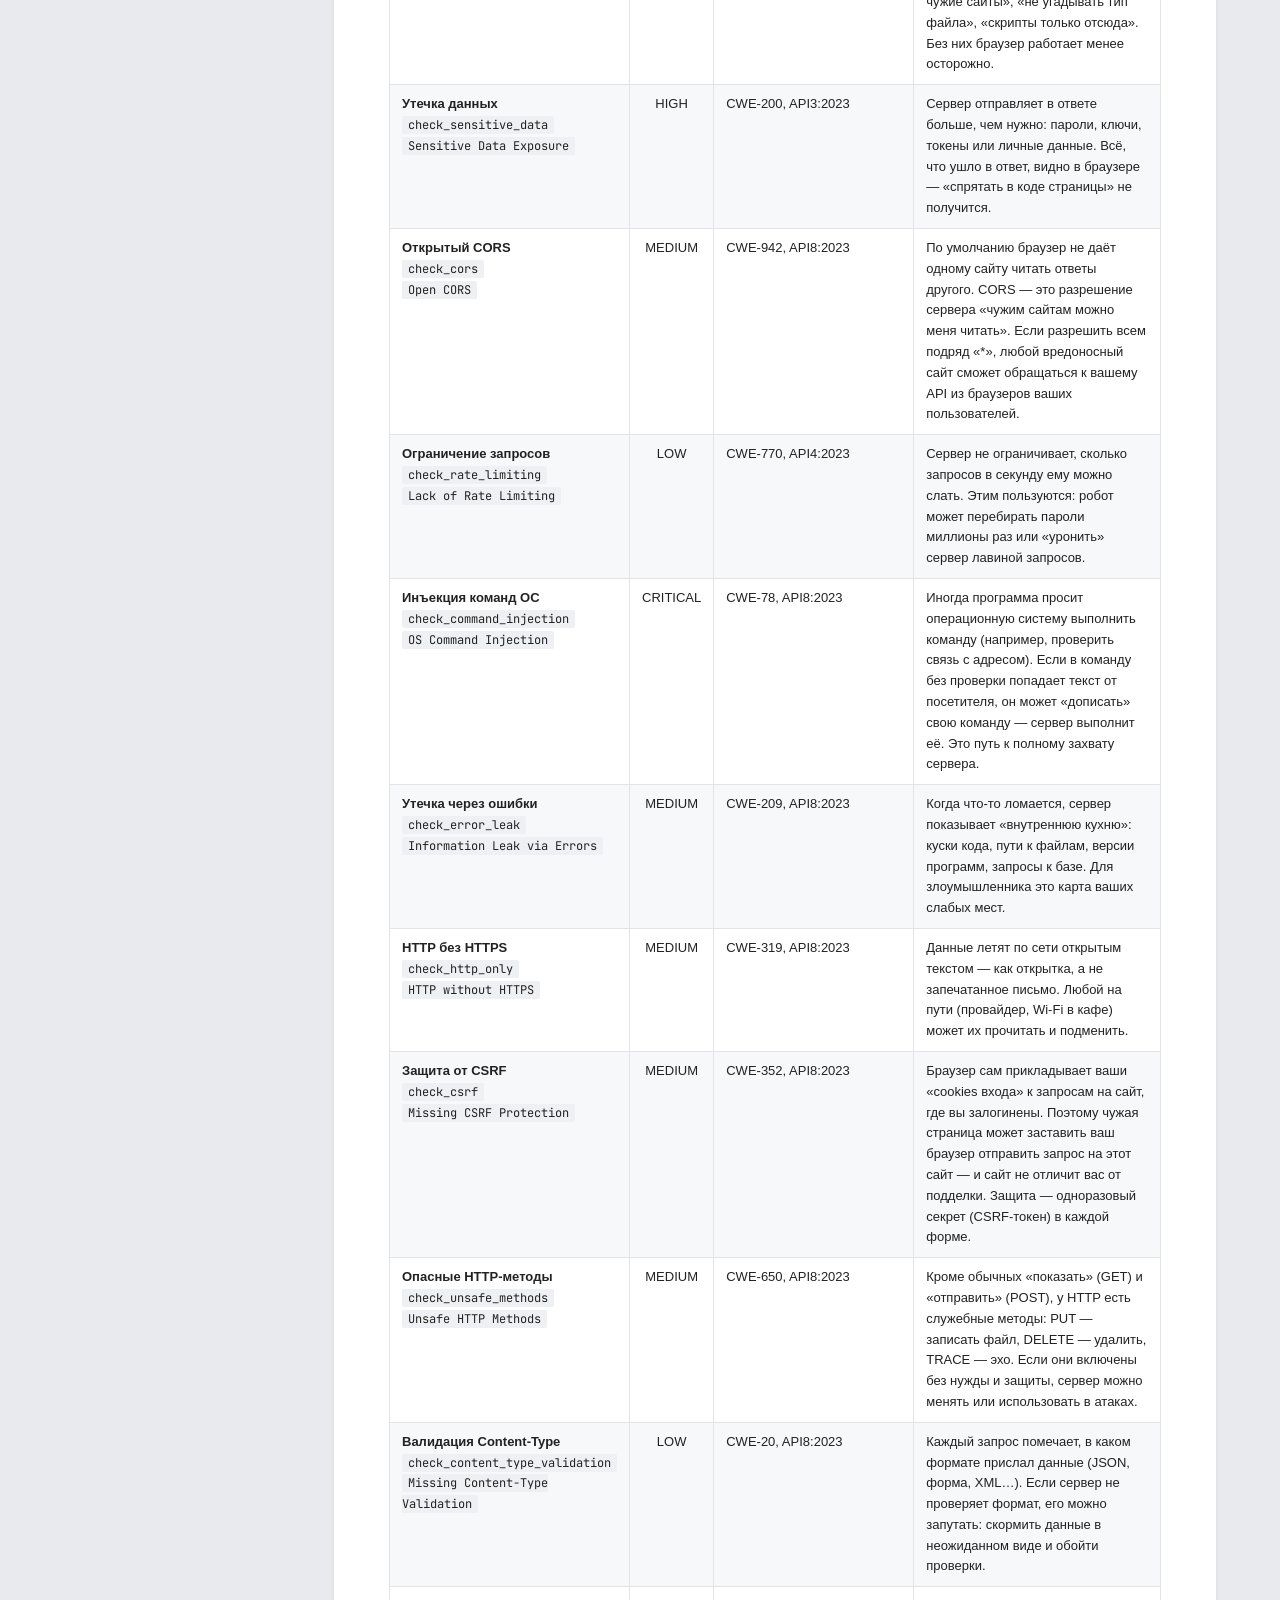
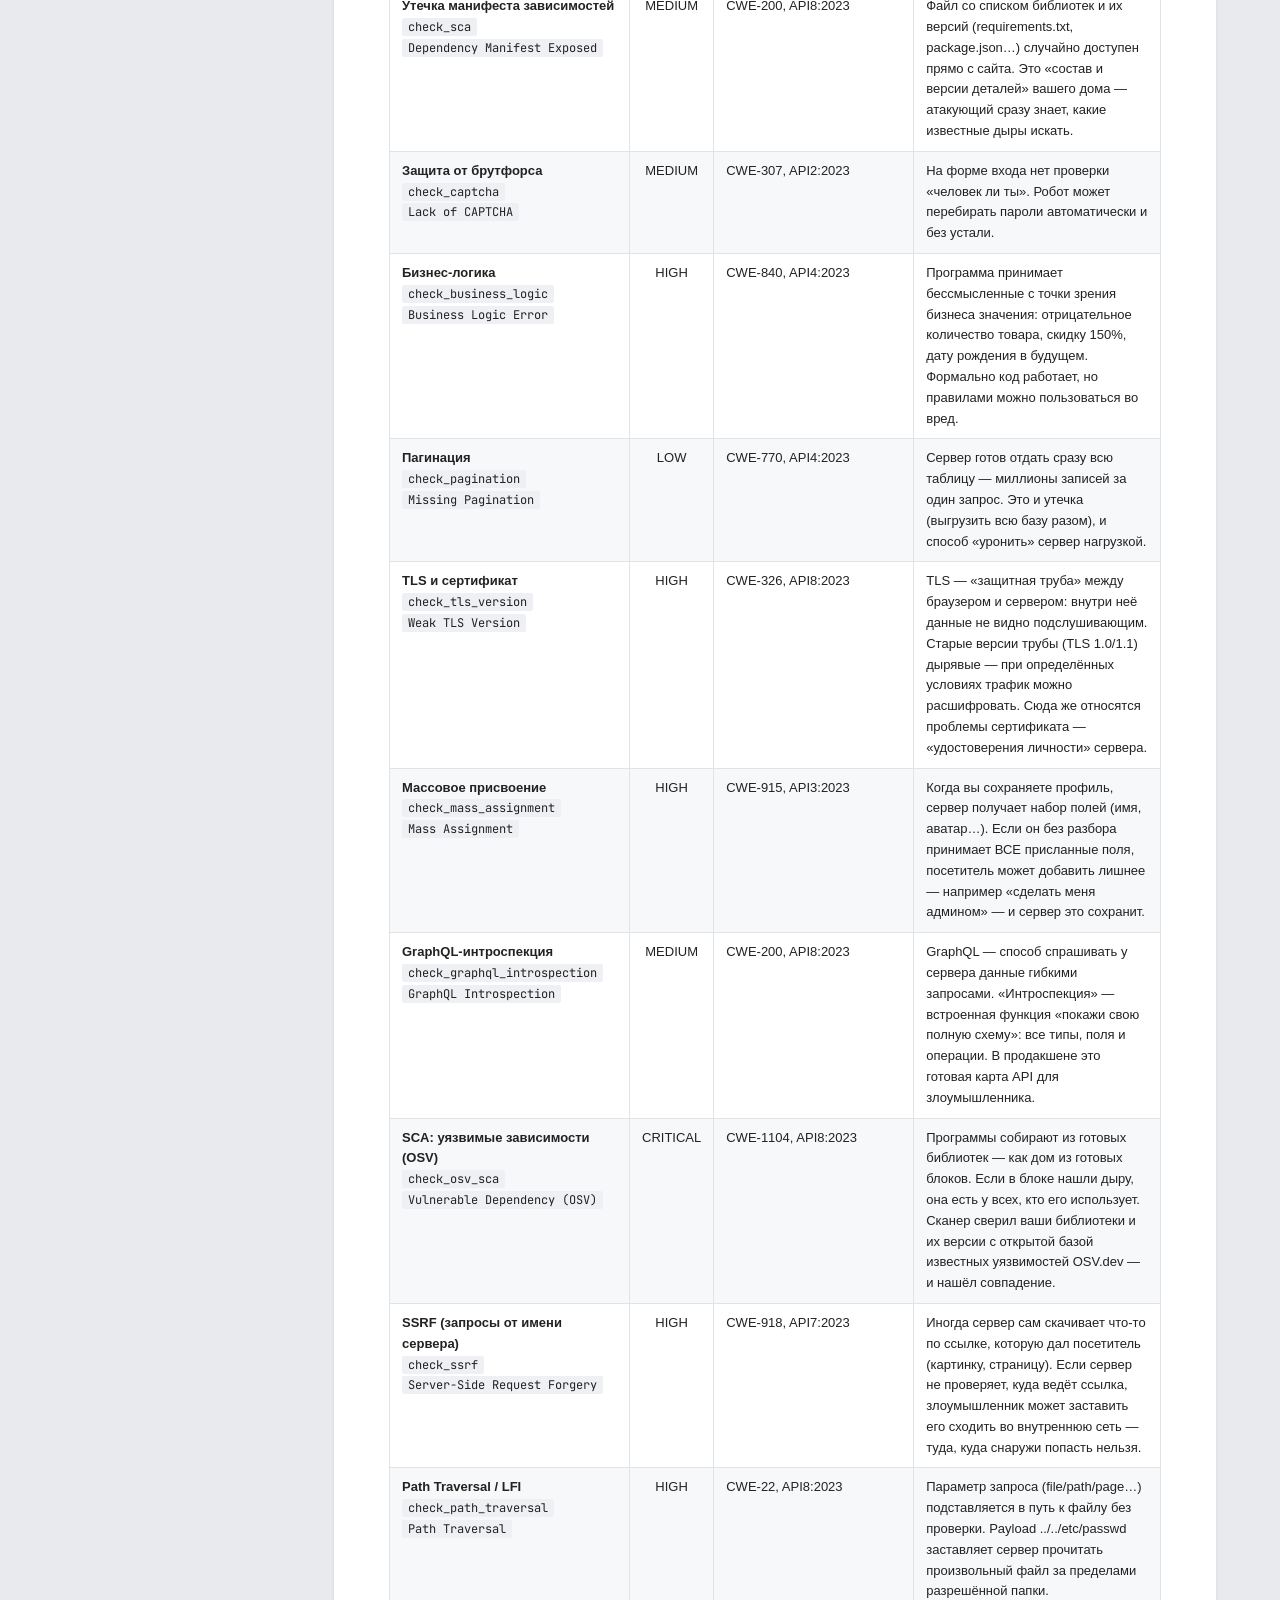
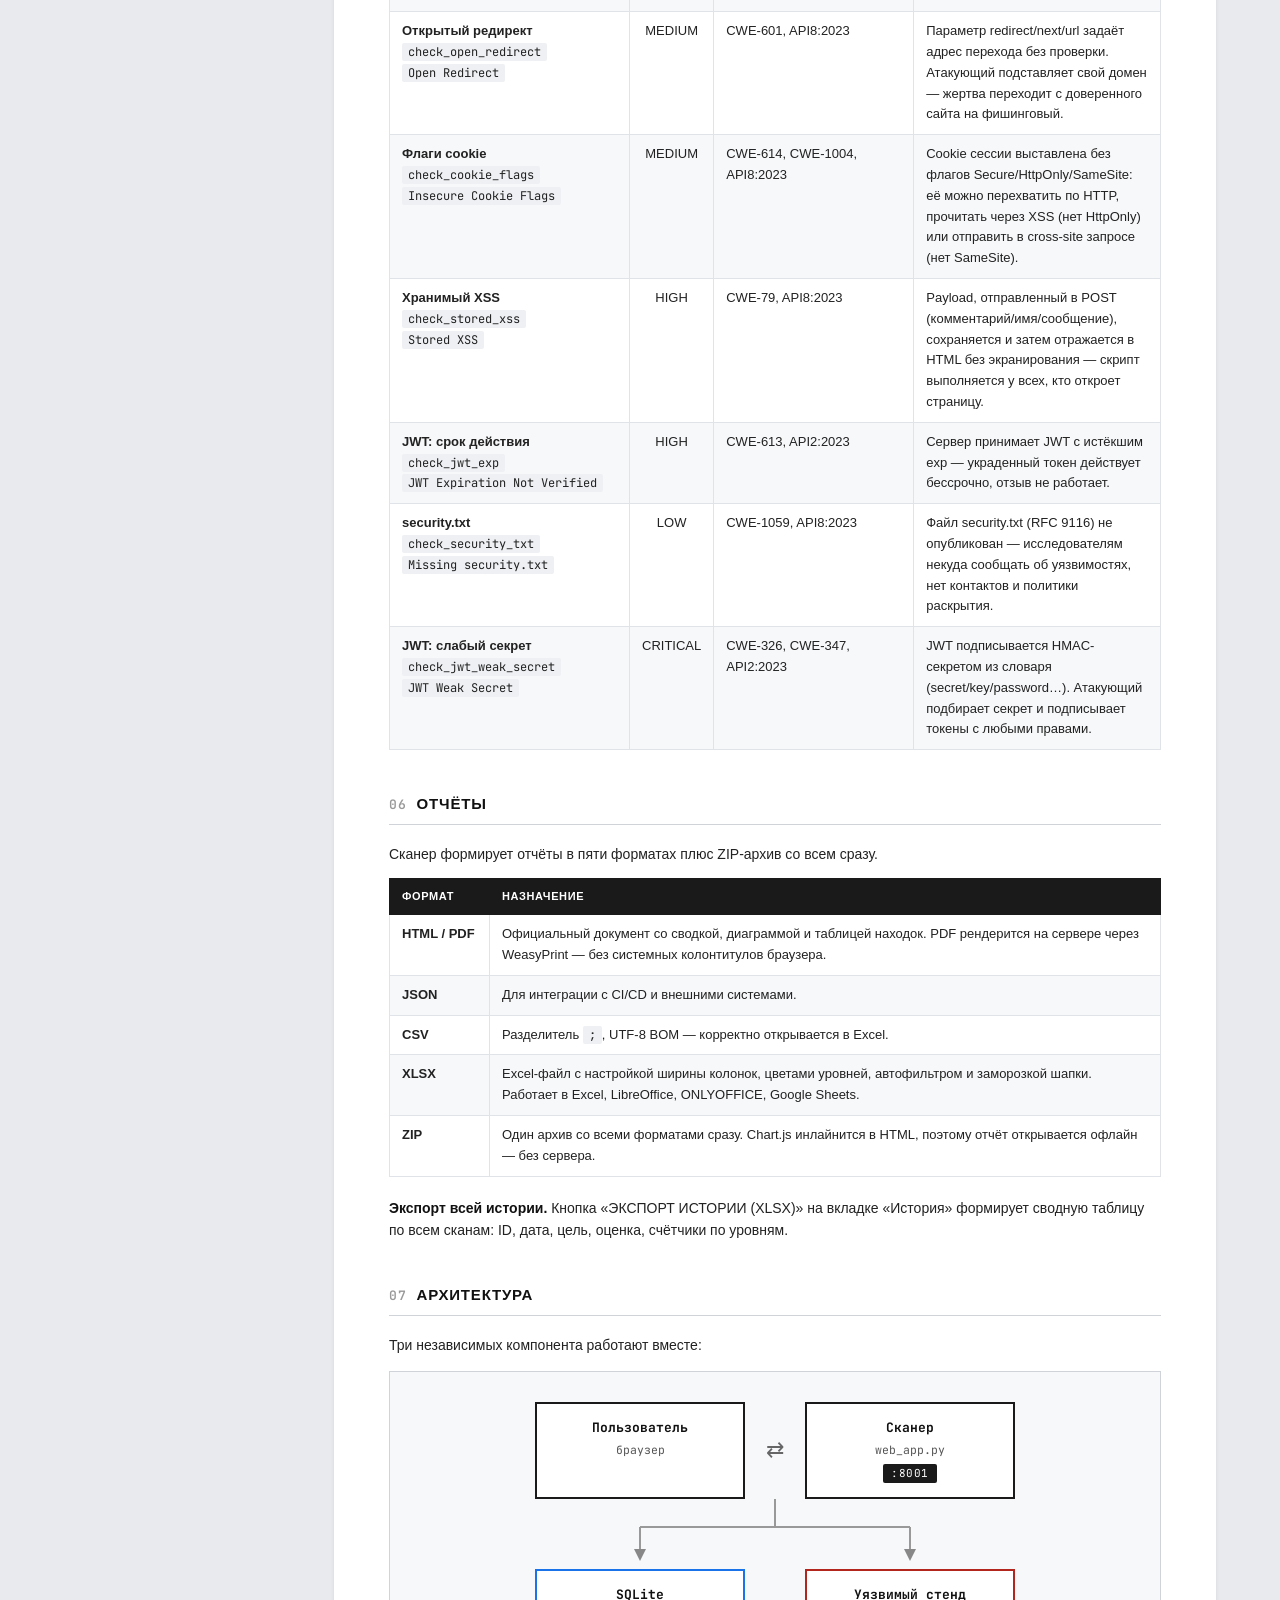
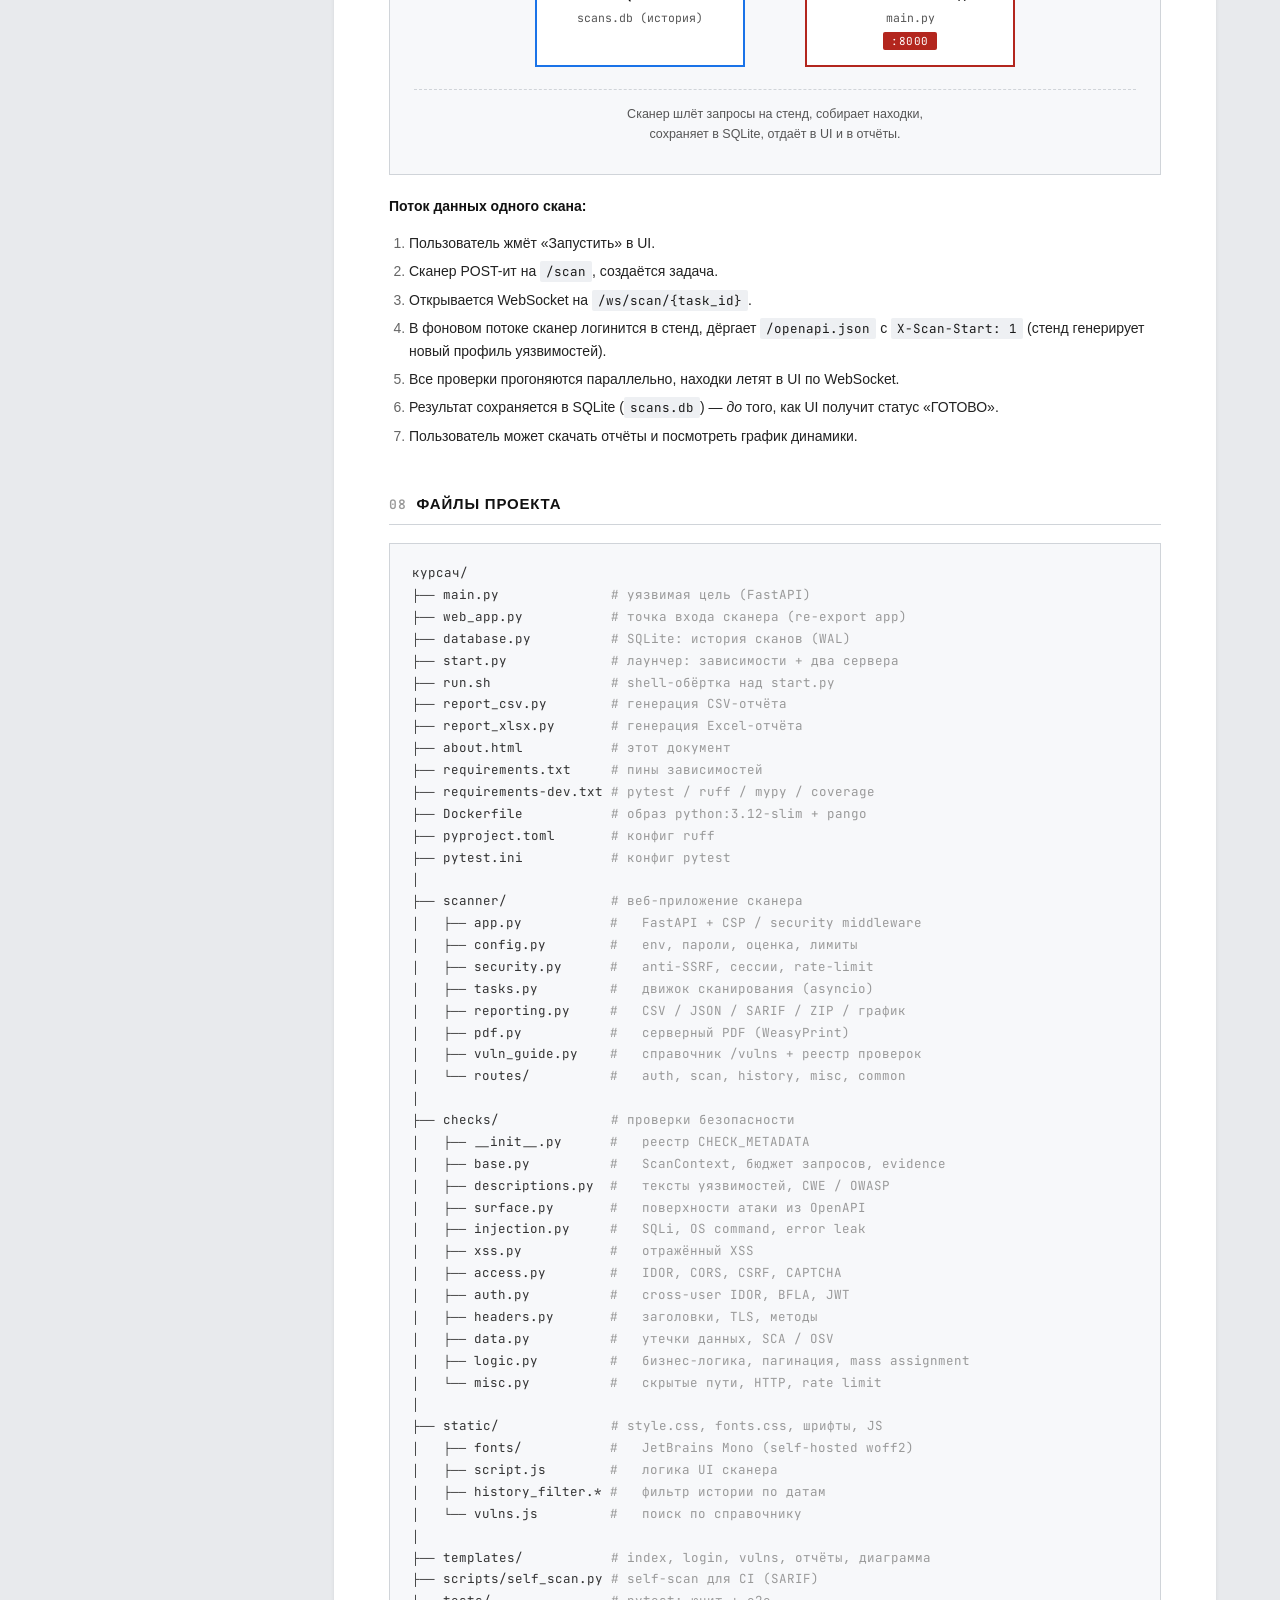
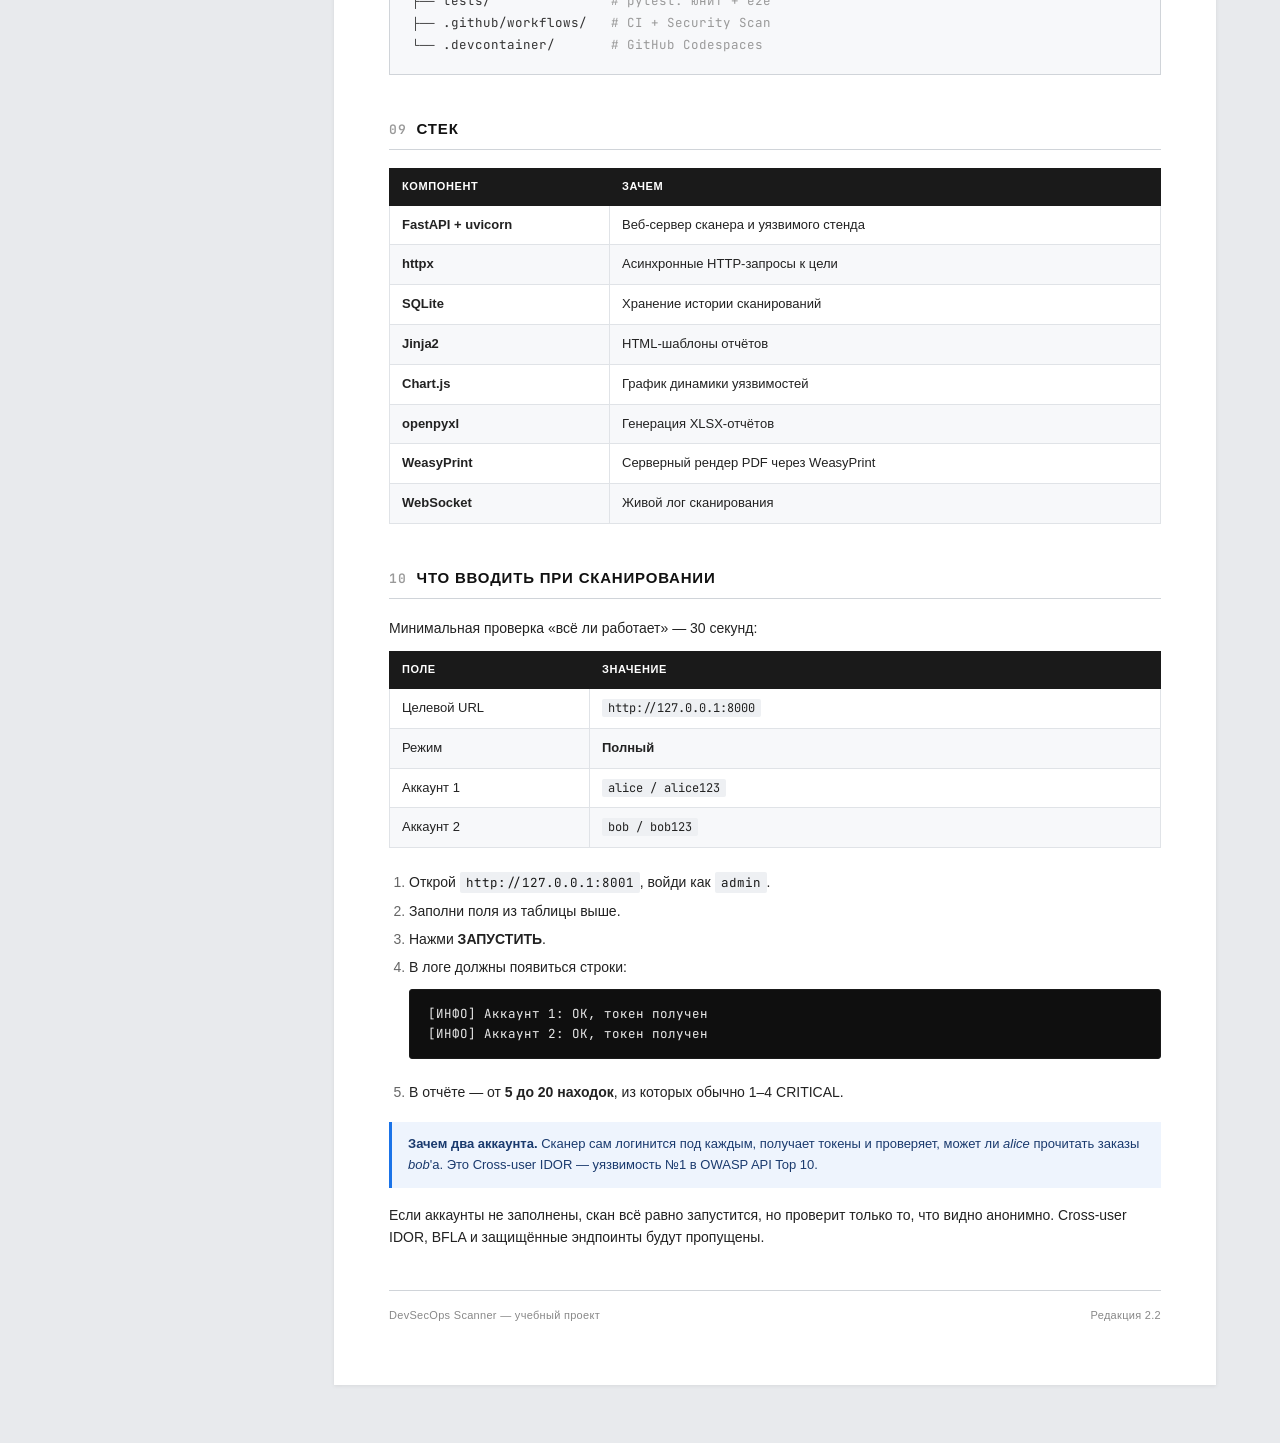
==== commit 1a4c3e81: "feat: генерация about.html из единого источника проверок (ROADMAP 5) scripts/gen_about.py рендерит с" ====
--- a/about.html
+++ b/about.html
@@ -641,7 +641,7 @@
                     <div class="ftitle">Режимы сканирования</div>
                     <div class="fdesc">
                         <b>Быстрый</b> — только ключевые проверки.<br>
-                        <b>Полный</b> — все 27 проверок.<br>
+                        <b>Полный</b> — все проверки.<br>
                         <b>Свои</b> — галочками выбираются конкретные проверки.
                     </div>
                 </div>
@@ -670,7 +670,7 @@
                     <div class="ftitle">Справочник уязвимостей</div>
                     <div class="fdesc">
                         Страница <code class="inline">/vulns</code>: EN + RU-название, понятный смысл,
-                        рекомендация, CWE и OWASP API Top 10. Ниже — реестр всех 27 проверок сканера.
+                        рекомендация, CWE и OWASP API Top 10. Ниже — реестр всех проверок сканера.
                         Поиск без перезагрузки, доступна гостю.
                     </div>
                 </div>
@@ -777,78 +777,226 @@
         <!-- ================= 05 ================= -->
         <section id="checks">
             <div class="section-title"><span class="num">05</span> Проверки сканера</div>
-
-            <p>Всего реализовано <strong>27 проверок</strong>, сгруппированные по категориям.</p>
+            <!-- CHECKS:START -->
+            <p>Всего реализовано <strong>34 проверок</strong>. Список генерируется из <code>CHECK_METADATA</code> + <code>descriptions.py</code> (<code>scripts/gen_about.py</code>) — единый источник с /vulns и отчётами.</p>
 
             <table class="data-table">
                 <thead>
                     <tr>
-                        <th style="width: 220px;">Категория</th>
+                        <th style="width: 240px;">Проверка</th>
+                        <th class="level-head">Уровень</th>
+                        <th style="width: 200px;">CWE / OWASP</th>
                         <th>Что проверяется</th>
                     </tr>
                 </thead>
                 <tbody>
                     <tr>
-                        <td><b>Инъекции</b></td>
-                        <td>
-                            SQL Injection (error-based, boolean-based, time-based: SLEEP / pg_sleep / WAITFOR);
-                            OS Command Injection (<code>;id</code>, <code>|id</code>, <code>$(id)</code>, <code>`id`</code>);
-                            Reflected XSS (5 payload'ов для HTML и атрибутов)
-                        </td>
-                    </tr>
-                    <tr>
-                        <td><b>Контроль доступа</b></td>
-                        <td>
-                            IDOR (общая эвристика «разные ID → разные данные»);
-                            IDOR auth vs аноним (сравнение ответов с токеном и без);
-                            Cross-user IDOR / BOLA (user1 читает данные user2);
-                            BFLA (обычный user получает админский эндпоинт);
-                            CSRF (эвристика по токену / cookie, кроме login-роутов);
-                            CORS (<code>Access-Control-Allow-Origin: *</code>);
-                            CAPTCHA (10 попыток логина без блокировки)
-                        </td>
-                    </tr>
-                    <tr>
-                        <td><b>Заголовки и TLS</b></td>
-                        <td>
-                            Security Headers (X-Frame-Options, X-Content-Type-Options, X-XSS-Protection);
-                            CSP (Content-Security-Policy); HSTS (Strict-Transport-Security);
-                            TLS (отсутствие HSTS на HTTPS); Unsafe HTTP methods (PUT / DELETE / TRACE)
-                        </td>
-                    </tr>
-                    <tr>
-                        <td><b>Данные</b></td>
-                        <td>
-                            Sensitive Data Exposure (AWS-ключи, пароли, API-ключи, приватные ключи);
-                            SCA (поиск <code>/package.json</code>, <code>/requirements.txt</code>, <code>/pom.xml</code>)
-                        </td>
-                    </tr>
-                    <tr>
-                        <td><b>Логика</b></td>
-                        <td>
-                            Business Logic Error (отрицательные ID);
-                            Pagination (сервер отдаёт всё без лимита);
-                            Mass Assignment (лишние поля <code>is_admin</code>, <code>role</code>);
-                            GraphQL Introspection (открыт <code>__schema</code>)
-                        </td>
-                    </tr>
-                    <tr>
-                        <td><b>Сеть</b></td>
-                        <td>
-                            SSRF (сервер сам ходит по URL клиента: cloud-metadata <code>169.254.169.254</code>,
-                            внутренние адреса <code>127.0.0.1</code> / <code>localhost</code>)
-                        </td>
-                    </tr>
-                    <tr>
-                        <td><b>Прочее</b></td>
-                        <td>
-                            Hidden Paths (<code>/admin</code>, <code>/backup</code>, <code>/.env</code>, <code>/metrics</code>);
-                            HTTP без HTTPS; Content-Type Validation (принимает <code>text/plain</code>);
-                            Rate Limiting (50 запросов без блокировки); Error Leak (stack-trace в ответе)
-                        </td>
+                        <td><b>SQL-инъекция</b><br><code>check_sqli</code><br><code>SQL Injection</code></td>
+                        <td class="level-cell">CRITICAL</td>
+                        <td>CWE-89, API8:2023</td>
+                        <td>Сайт хранит данные (аккаунты, заказы, пароли) в базе данных и разговаривает с ней на языке запросов SQL. Если сайт без проверки вставляет текст посетителя прямо в такой запрос, злоумышленник может «дописать» свою команду — и база её выполнит.</td>
+                    </tr>
+                    <tr>
+                        <td><b>Отражённый XSS</b><br><code>check_xss</code><br><code>Reflected XSS</code></td>
+                        <td class="level-cell">MEDIUM</td>
+                        <td>CWE-79, API8:2023</td>
+                        <td>Страницы сайтов содержат маленькие программы — скрипты, которые выполняет браузер. Если сайт берёт текст от посетителя и без очистки показывает его на странице, туда можно подсунуть чужой скрипт. Он выполнится в браузере жертвы от её имени.</td>
+                    </tr>
+                    <tr>
+                        <td><b>Скрытые пути</b><br><code>check_hidden_paths</code><br><code>Hidden Path</code></td>
+                        <td class="level-cell">MEDIUM</td>
+                        <td>CWE-200, API8:2023</td>
+                        <td>На сервере нашёлся «спрятанный» адрес (например, /admin или /backup), которого нет в меню, но он открывается любому, кто угадает ссылку. Спрятать — не значит защитить.</td>
+                    </tr>
+                    <tr>
+                        <td><b>Нарушение контроля доступа</b><br><code>check_idor</code><br><code>Broken Access Control</code></td>
+                        <td class="level-cell">CRITICAL</td>
+                        <td>CWE-639, CWE-862, API1:2023, API5:2023</td>
+                        <td>У каждого пользователя должны быть границы: видеть и менять можно только своё. Если сервер отдаёт чужие данные просто по номеру в ссылке, не проверяя, кому они принадлежат, — это дыра в контроле доступа (её называют IDOR или BOLA).</td>
+                    </tr>
+                    <tr>
+                        <td><b>IDOR: auth vs аноним</b><br><code>check_idor_auth</code><br><code>Broken Access Control</code></td>
+                        <td class="level-cell">CRITICAL</td>
+                        <td>CWE-639, CWE-862, API1:2023, API5:2023</td>
+                        <td>У каждого пользователя должны быть границы: видеть и менять можно только своё. Если сервер отдаёт чужие данные просто по номеру в ссылке, не проверяя, кому они принадлежат, — это дыра в контроле доступа (её называют IDOR или BOLA).</td>
+                    </tr>
+                    <tr>
+                        <td><b>Cross-user IDOR (BOLA)</b><br><code>check_cross_user_idor</code><br><code>Broken Access Control</code></td>
+                        <td class="level-cell">CRITICAL</td>
+                        <td>CWE-639, CWE-862, API1:2023, API5:2023</td>
+                        <td>У каждого пользователя должны быть границы: видеть и менять можно только своё. Если сервер отдаёт чужие данные просто по номеру в ссылке, не проверяя, кому они принадлежат, — это дыра в контроле доступа (её называют IDOR или BOLA).</td>
+                    </tr>
+                    <tr>
+                        <td><b>BFLA (admin без роли)</b><br><code>check_bfla</code><br><code>Broken Function Level Authorization</code></td>
+                        <td class="level-cell">CRITICAL</td>
+                        <td>CWE-862, API5:2023</td>
+                        <td>Вход в аккаунт проверен, а роли — нет. Обычный пользователь может вызывать действия, положенные только администратору: сервер спрашивает «ты кто?», но не спрашивает «а тебе можно это действие?».</td>
+                    </tr>
+                    <tr>
+                        <td><b>JWT alg=none / подделка</b><br><code>check_jwt_none</code><br><code>JWT alg=none</code></td>
+                        <td class="level-cell">CRITICAL</td>
+                        <td>CWE-347, API2:2023</td>
+                        <td>JWT — это «электронный пропуск»: сайт выдаёт его после входа, клиент отправляет его при каждом запросе. У пропуска есть цифровая подпись — защита от подделки. Если сервер принимает пропуска с пометкой «подписи нет» (alg=none), любой может нарисовать себе пропуск с любым именем.</td>
+                    </tr>
+                    <tr>
+                        <td><b>Заголовки безопасности</b><br><code>check_security_headers</code><br><code>Missing Security Headers</code></td>
+                        <td class="level-cell">MEDIUM</td>
+                        <td>CWE-693, API8:2023</td>
+                        <td>Заголовки безопасности — короткие инструкции, которые сервер отправляет браузеру вместе со страницей: «не встраивать меня в чужие сайты», «не угадывать тип файла», «скрипты только отсюда». Без них браузер работает менее осторожно.</td>
+                    </tr>
+                    <tr>
+                        <td><b>Утечка данных</b><br><code>check_sensitive_data</code><br><code>Sensitive Data Exposure</code></td>
+                        <td class="level-cell">HIGH</td>
+                        <td>CWE-200, API3:2023</td>
+                        <td>Сервер отправляет в ответе больше, чем нужно: пароли, ключи, токены или личные данные. Всё, что ушло в ответ, видно в браузере — «спрятать в коде страницы» не получится.</td>
+                    </tr>
+                    <tr>
+                        <td><b>Открытый CORS</b><br><code>check_cors</code><br><code>Open CORS</code></td>
+                        <td class="level-cell">MEDIUM</td>
+                        <td>CWE-942, API8:2023</td>
+                        <td>По умолчанию браузер не даёт одному сайту читать ответы другого. CORS — это разрешение сервера «чужим сайтам можно меня читать». Если разрешить всем подряд «*», любой вредоносный сайт сможет обращаться к вашему API из браузеров ваших пользователей.</td>
+                    </tr>
+                    <tr>
+                        <td><b>Ограничение запросов</b><br><code>check_rate_limiting</code><br><code>Lack of Rate Limiting</code></td>
+                        <td class="level-cell">LOW</td>
+                        <td>CWE-770, API4:2023</td>
+                        <td>Сервер не ограничивает, сколько запросов в секунду ему можно слать. Этим пользуются: робот может перебирать пароли миллионы раз или «уронить» сервер лавиной запросов.</td>
+                    </tr>
+                    <tr>
+                        <td><b>Инъекция команд ОС</b><br><code>check_command_injection</code><br><code>OS Command Injection</code></td>
+                        <td class="level-cell">CRITICAL</td>
+                        <td>CWE-78, API8:2023</td>
+                        <td>Иногда программа просит операционную систему выполнить команду (например, проверить связь с адресом). Если в команду без проверки попадает текст от посетителя, он может «дописать» свою команду — сервер выполнит её. Это путь к полному захвату сервера.</td>
+                    </tr>
+                    <tr>
+                        <td><b>Утечка через ошибки</b><br><code>check_error_leak</code><br><code>Information Leak via Errors</code></td>
+                        <td class="level-cell">MEDIUM</td>
+                        <td>CWE-209, API8:2023</td>
+                        <td>Когда что-то ломается, сервер показывает «внутреннюю кухню»: куски кода, пути к файлам, версии программ, запросы к базе. Для злоумышленника это карта ваших слабых мест.</td>
+                    </tr>
+                    <tr>
+                        <td><b>HTTP без HTTPS</b><br><code>check_http_only</code><br><code>HTTP without HTTPS</code></td>
+                        <td class="level-cell">MEDIUM</td>
+                        <td>CWE-319, API8:2023</td>
+                        <td>Данные летят по сети открытым текстом — как открытка, а не запечатанное письмо. Любой на пути (провайдер, Wi-Fi в кафе) может их прочитать и подменить.</td>
+                    </tr>
+                    <tr>
+                        <td><b>Защита от CSRF</b><br><code>check_csrf</code><br><code>Missing CSRF Protection</code></td>
+                        <td class="level-cell">MEDIUM</td>
+                        <td>CWE-352, API8:2023</td>
+                        <td>Браузер сам прикладывает ваши «cookies входа» к запросам на сайт, где вы залогинены. Поэтому чужая страница может заставить ваш браузер отправить запрос на этот сайт — и сайт не отличит вас от подделки. Защита — одноразовый секрет (CSRF-токен) в каждой форме.</td>
+                    </tr>
+                    <tr>
+                        <td><b>Опасные HTTP-методы</b><br><code>check_unsafe_methods</code><br><code>Unsafe HTTP Methods</code></td>
+                        <td class="level-cell">MEDIUM</td>
+                        <td>CWE-650, API8:2023</td>
+                        <td>Кроме обычных «показать» (GET) и «отправить» (POST), у HTTP есть служебные методы: PUT — записать файл, DELETE — удалить, TRACE — эхо. Если они включены без нужды и защиты, сервер можно менять или использовать в атаках.</td>
+                    </tr>
+                    <tr>
+                        <td><b>Валидация Content-Type</b><br><code>check_content_type_validation</code><br><code>Missing Content-Type Validation</code></td>
+                        <td class="level-cell">LOW</td>
+                        <td>CWE-20, API8:2023</td>
+                        <td>Каждый запрос помечает, в каком формате прислал данные (JSON, форма, XML…). Если сервер не проверяет формат, его можно запутать: скормить данные в неожиданном виде и обойти проверки.</td>
+                    </tr>
+                    <tr>
+                        <td><b>Утечка манифеста зависимостей</b><br><code>check_sca</code><br><code>Dependency Manifest Exposed</code></td>
+                        <td class="level-cell">MEDIUM</td>
+                        <td>CWE-200, API8:2023</td>
+                        <td>Файл со списком библиотек и их версий (requirements.txt, package.json…) случайно доступен прямо с сайта. Это «состав и версии деталей» вашего дома — атакующий сразу знает, какие известные дыры искать.</td>
+                    </tr>
+                    <tr>
+                        <td><b>Защита от брутфорса</b><br><code>check_captcha</code><br><code>Lack of CAPTCHA</code></td>
+                        <td class="level-cell">MEDIUM</td>
+                        <td>CWE-307, API2:2023</td>
+                        <td>На форме входа нет проверки «человек ли ты». Робот может перебирать пароли автоматически и без устали.</td>
+                    </tr>
+                    <tr>
+                        <td><b>Бизнес-логика</b><br><code>check_business_logic</code><br><code>Business Logic Error</code></td>
+                        <td class="level-cell">HIGH</td>
+                        <td>CWE-840, API4:2023</td>
+                        <td>Программа принимает бессмысленные с точки зрения бизнеса значения: отрицательное количество товара, скидку 150%, дату рождения в будущем. Формально код работает, но правилами можно пользоваться во вред.</td>
+                    </tr>
+                    <tr>
+                        <td><b>Пагинация</b><br><code>check_pagination</code><br><code>Missing Pagination</code></td>
+                        <td class="level-cell">LOW</td>
+                        <td>CWE-770, API4:2023</td>
+                        <td>Сервер готов отдать сразу всю таблицу — миллионы записей за один запрос. Это и утечка (выгрузить всю базу разом), и способ «уронить» сервер нагрузкой.</td>
+                    </tr>
+                    <tr>
+                        <td><b>TLS и сертификат</b><br><code>check_tls_version</code><br><code>Weak TLS Version</code></td>
+                        <td class="level-cell">HIGH</td>
+                        <td>CWE-326, API8:2023</td>
+                        <td>TLS — «защитная труба» между браузером и сервером: внутри неё данные не видно подслушивающим. Старые версии трубы (TLS 1.0/1.1) дырявые — при определённых условиях трафик можно расшифровать. Сюда же относятся проблемы сертификата — «удостоверения личности» сервера.</td>
+                    </tr>
+                    <tr>
+                        <td><b>Массовое присвоение</b><br><code>check_mass_assignment</code><br><code>Mass Assignment</code></td>
+                        <td class="level-cell">HIGH</td>
+                        <td>CWE-915, API3:2023</td>
+                        <td>Когда вы сохраняете профиль, сервер получает набор полей (имя, аватар…). Если он без разбора принимает ВСЕ присланные поля, посетитель может добавить лишнее — например «сделать меня админом» — и сервер это сохранит.</td>
+                    </tr>
+                    <tr>
+                        <td><b>GraphQL-интроспекция</b><br><code>check_graphql_introspection</code><br><code>GraphQL Introspection</code></td>
+                        <td class="level-cell">MEDIUM</td>
+                        <td>CWE-200, API8:2023</td>
+                        <td>GraphQL — способ спрашивать у сервера данные гибкими запросами. «Интроспекция» — встроенная функция «покажи свою полную схему»: все типы, поля и операции. В продакшене это готовая карта API для злоумышленника.</td>
+                    </tr>
+                    <tr>
+                        <td><b>SCA: уязвимые зависимости (OSV)</b><br><code>check_osv_sca</code><br><code>Vulnerable Dependency (OSV)</code></td>
+                        <td class="level-cell">CRITICAL</td>
+                        <td>CWE-1104, API8:2023</td>
+                        <td>Программы собирают из готовых библиотек — как дом из готовых блоков. Если в блоке нашли дыру, она есть у всех, кто его использует. Сканер сверил ваши библиотеки и их версии с открытой базой известных уязвимостей OSV.dev — и нашёл совпадение.</td>
+                    </tr>
+                    <tr>
+                        <td><b>SSRF (запросы от имени сервера)</b><br><code>check_ssrf</code><br><code>Server-Side Request Forgery</code></td>
+                        <td class="level-cell">HIGH</td>
+                        <td>CWE-918, API7:2023</td>
+                        <td>Иногда сервер сам скачивает что-то по ссылке, которую дал посетитель (картинку, страницу). Если сервер не проверяет, куда ведёт ссылка, злоумышленник может заставить его сходить во внутреннюю сеть — туда, куда снаружи попасть нельзя.</td>
+                    </tr>
+                    <tr>
+                        <td><b>Path Traversal / LFI</b><br><code>check_path_traversal</code><br><code>Path Traversal</code></td>
+                        <td class="level-cell">HIGH</td>
+                        <td>CWE-22, API8:2023</td>
+                        <td>Параметр запроса (file/path/page…) подставляется в путь к файлу без проверки. Payload ../../etc/passwd заставляет сервер прочитать произвольный файл за пределами разрешённой папки.</td>
+                    </tr>
+                    <tr>
+                        <td><b>Открытый редирект</b><br><code>check_open_redirect</code><br><code>Open Redirect</code></td>
+                        <td class="level-cell">MEDIUM</td>
+                        <td>CWE-601, API8:2023</td>
+                        <td>Параметр redirect/next/url задаёт адрес перехода без проверки. Атакующий подставляет свой домен — жертва переходит с доверенного сайта на фишинговый.</td>
+                    </tr>
+                    <tr>
+                        <td><b>Флаги cookie</b><br><code>check_cookie_flags</code><br><code>Insecure Cookie Flags</code></td>
+                        <td class="level-cell">MEDIUM</td>
+                        <td>CWE-614, CWE-1004, API8:2023</td>
+                        <td>Cookie сессии выставлена без флагов Secure/HttpOnly/SameSite: её можно перехватить по HTTP, прочитать через XSS (нет HttpOnly) или отправить в cross-site запросе (нет SameSite).</td>
+                    </tr>
+                    <tr>
+                        <td><b>Хранимый XSS</b><br><code>check_stored_xss</code><br><code>Stored XSS</code></td>
+                        <td class="level-cell">HIGH</td>
+                        <td>CWE-79, API8:2023</td>
+                        <td>Payload, отправленный в POST (комментарий/имя/сообщение), сохраняется и затем отражается в HTML без экранирования — скрипт выполняется у всех, кто откроет страницу.</td>
+                    </tr>
+                    <tr>
+                        <td><b>JWT: срок действия</b><br><code>check_jwt_exp</code><br><code>JWT Expiration Not Verified</code></td>
+                        <td class="level-cell">HIGH</td>
+                        <td>CWE-613, API2:2023</td>
+                        <td>Сервер принимает JWT с истёкшим exp — украденный токен действует бессрочно, отзыв не работает.</td>
+                    </tr>
+                    <tr>
+                        <td><b>security.txt</b><br><code>check_security_txt</code><br><code>Missing security.txt</code></td>
+                        <td class="level-cell">LOW</td>
+                        <td>CWE-1059, API8:2023</td>
+                        <td>Файл security.txt (RFC 9116) не опубликован — исследователям некуда сообщать об уязвимостях, нет контактов и политики раскрытия.</td>
+                    </tr>
+                    <tr>
+                        <td><b>JWT: слабый секрет</b><br><code>check_jwt_weak_secret</code><br><code>JWT Weak Secret</code></td>
+                        <td class="level-cell">CRITICAL</td>
+                        <td>CWE-326, CWE-347, API2:2023</td>
+                        <td>JWT подписывается HMAC-секретом из словаря (secret/key/password…). Атакующий подбирает секрет и подписывает токены с любыми правами.</td>
                     </tr>
                 </tbody>
             </table>
+            <!-- CHECKS:END -->
         </section>
 
         <!-- ================= 06 ================= -->
@@ -967,7 +1115,7 @@
                 <li>Открывается WebSocket на <code class="inline">/ws/scan/{task_id}</code>.</li>
                 <li>В фоновом потоке сканер логинится в стенд, дёргает <code class="inline">/openapi.json</code>
                     с <code class="inline">X-Scan-Start: 1</code> (стенд генерирует новый профиль уязвимостей).</li>
-                <li>27 проверок прогоняются параллельно, находки летят в UI по WebSocket.</li>
+                <li>Все проверки прогоняются параллельно, находки летят в UI по WebSocket.</li>
                 <li>Результат сохраняется в SQLite (<code class="inline">scans.db</code>) — <em>до</em> того,
                     как UI получит статус «ГОТОВО».</li>
                 <li>Пользователь может скачать отчёты и посмотреть график динамики.</li>
@@ -1003,7 +1151,7 @@
 │   ├── vuln_guide.py    <span class="cm">#   справочник /vulns + реестр проверок</span>
 │   └── routes/          <span class="cm">#   auth, scan, history, misc, common</span>
 │
-├── checks/              <span class="cm"># 27 проверок безопасности</span>
+├── checks/              <span class="cm"># проверки безопасности</span>
 │   ├── __init__.py      <span class="cm">#   реестр CHECK_METADATA</span>
 │   ├── base.py          <span class="cm">#   ScanContext, бюджет запросов, evidence</span>
 │   ├── descriptions.py  <span class="cm">#   тексты уязвимостей, CWE / OWASP</span>
